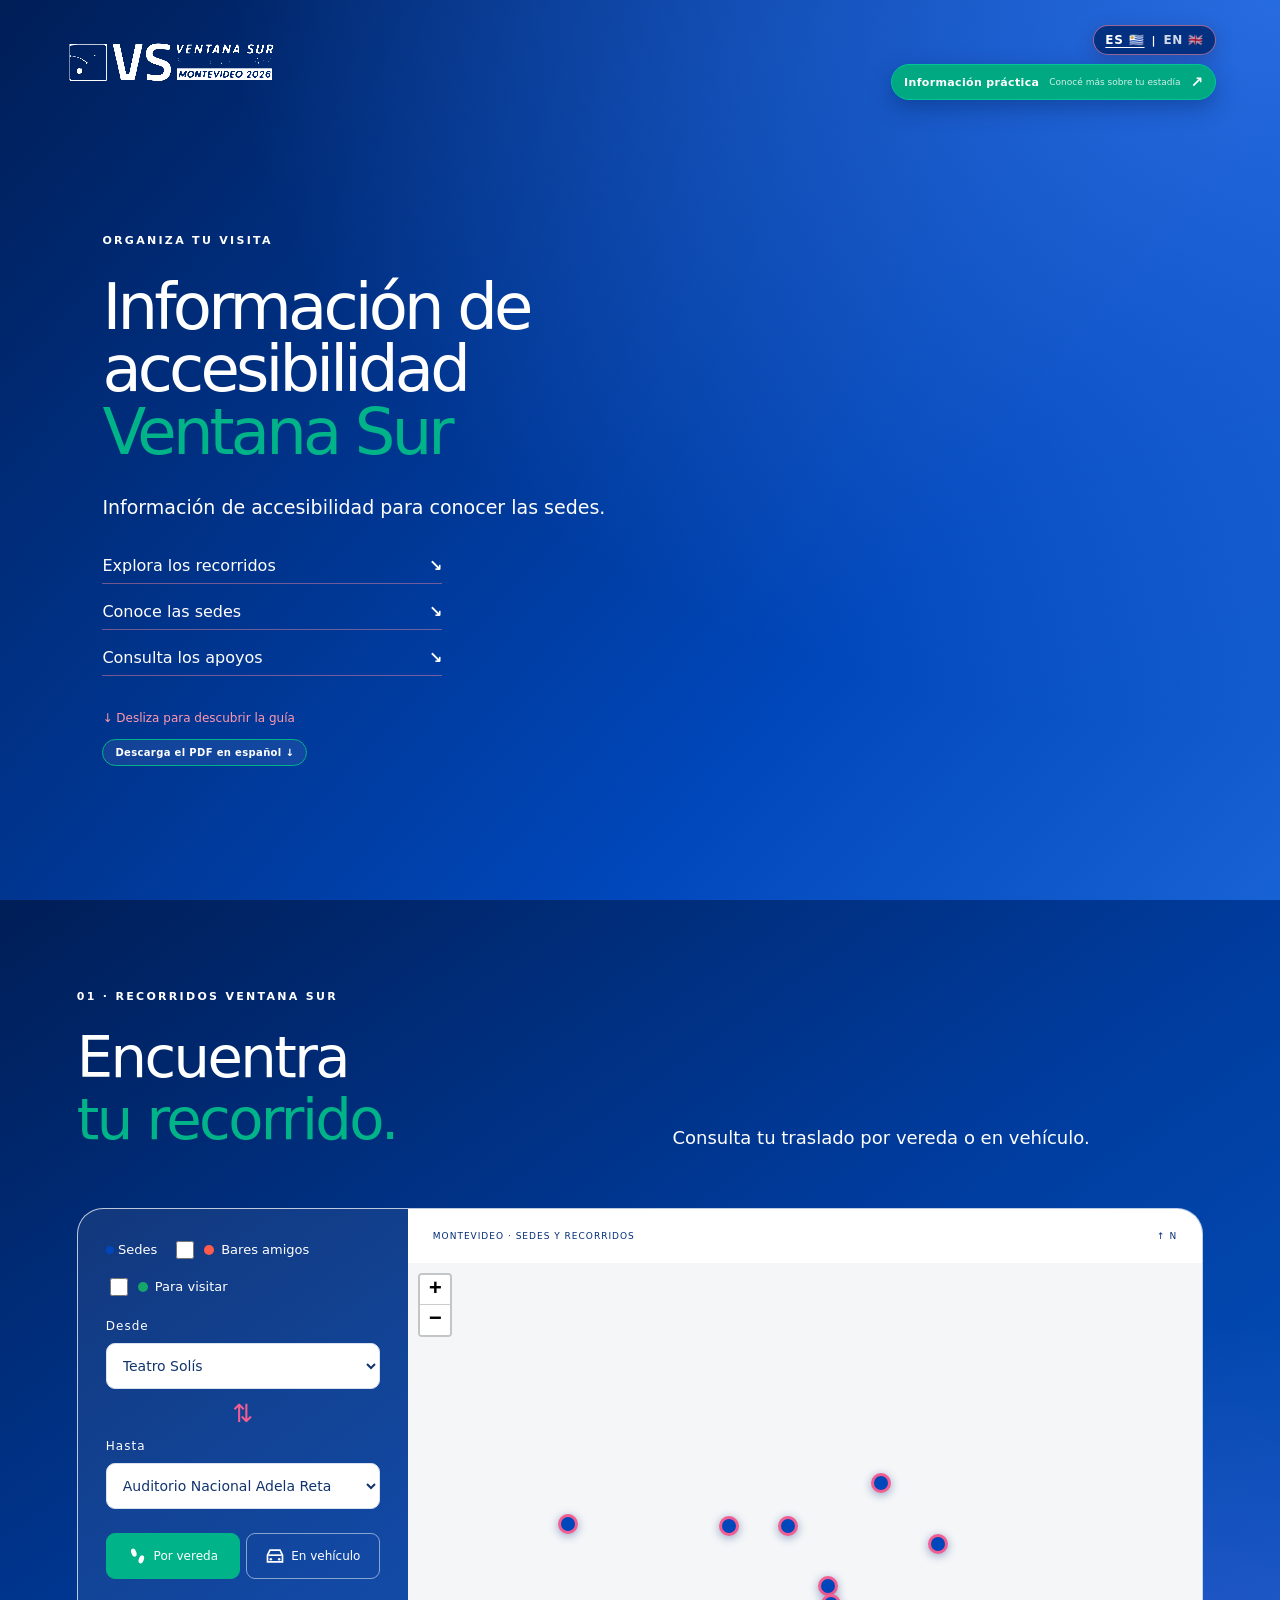
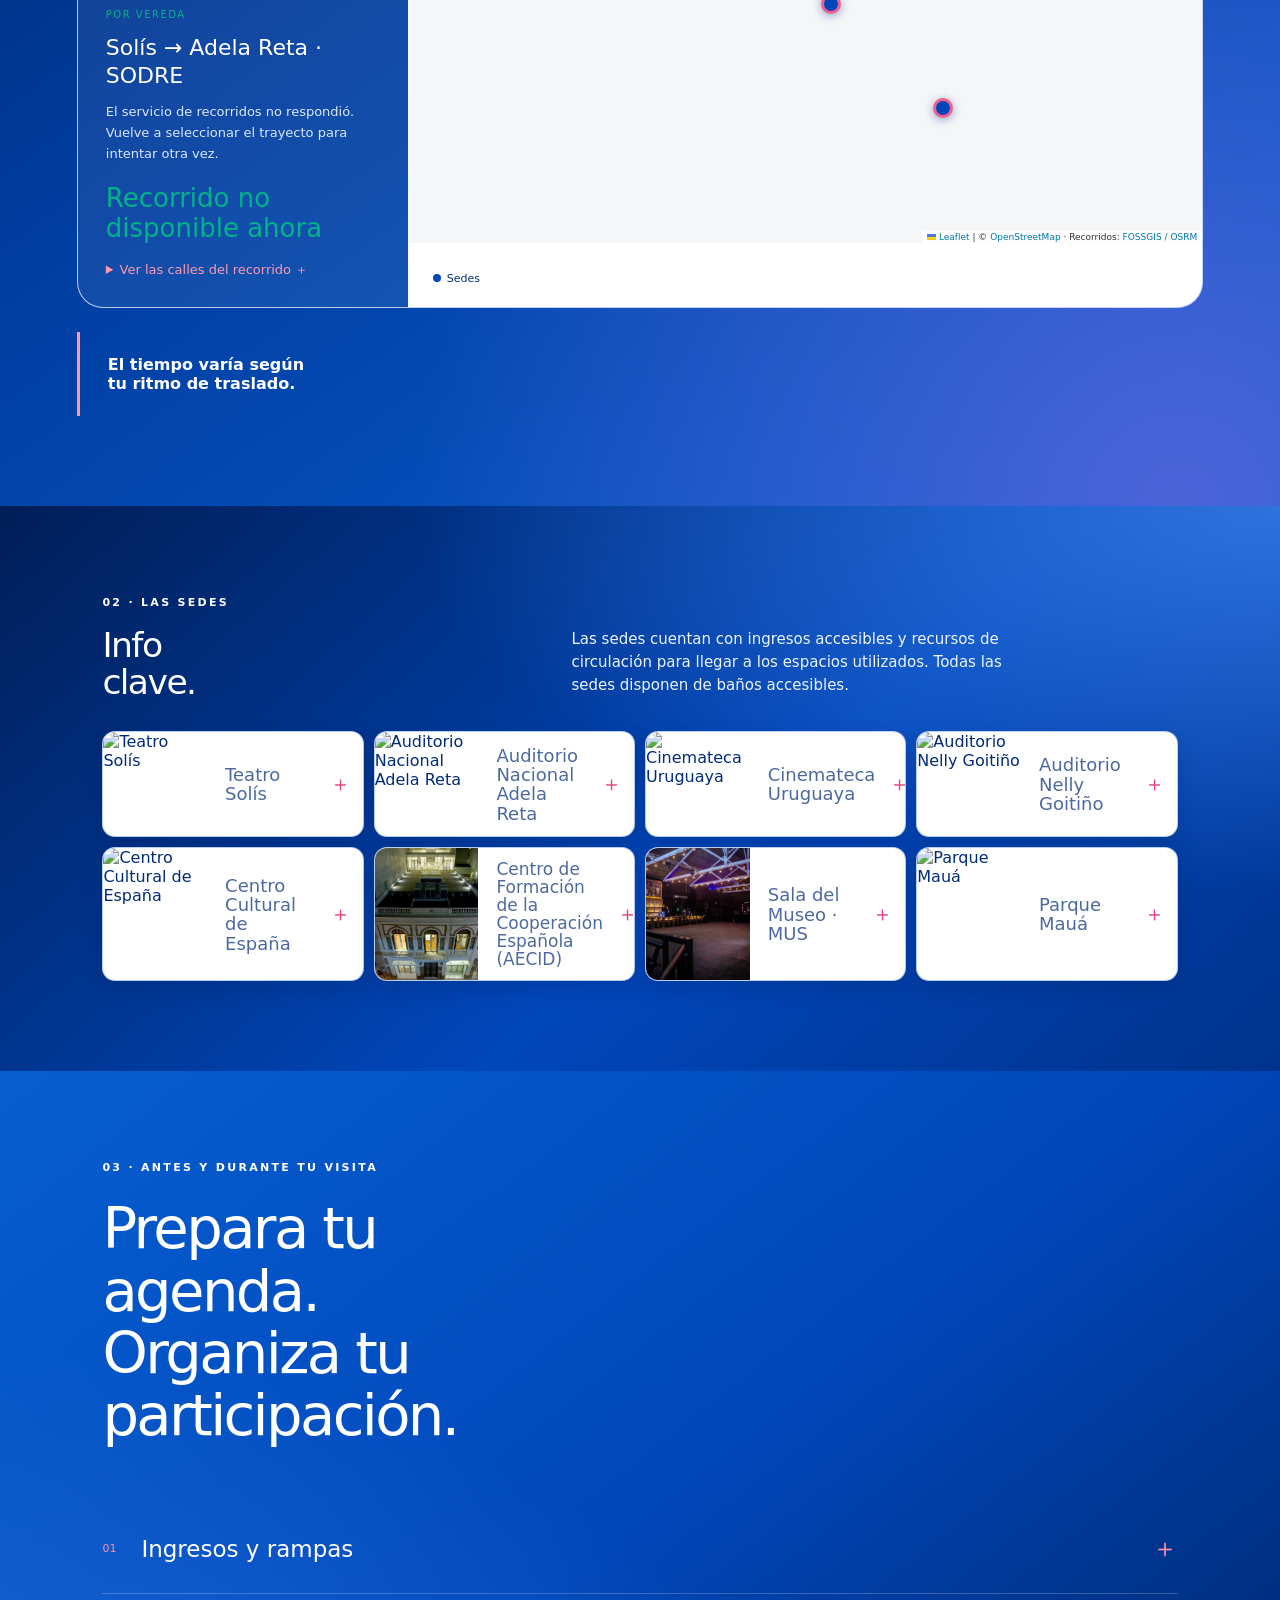
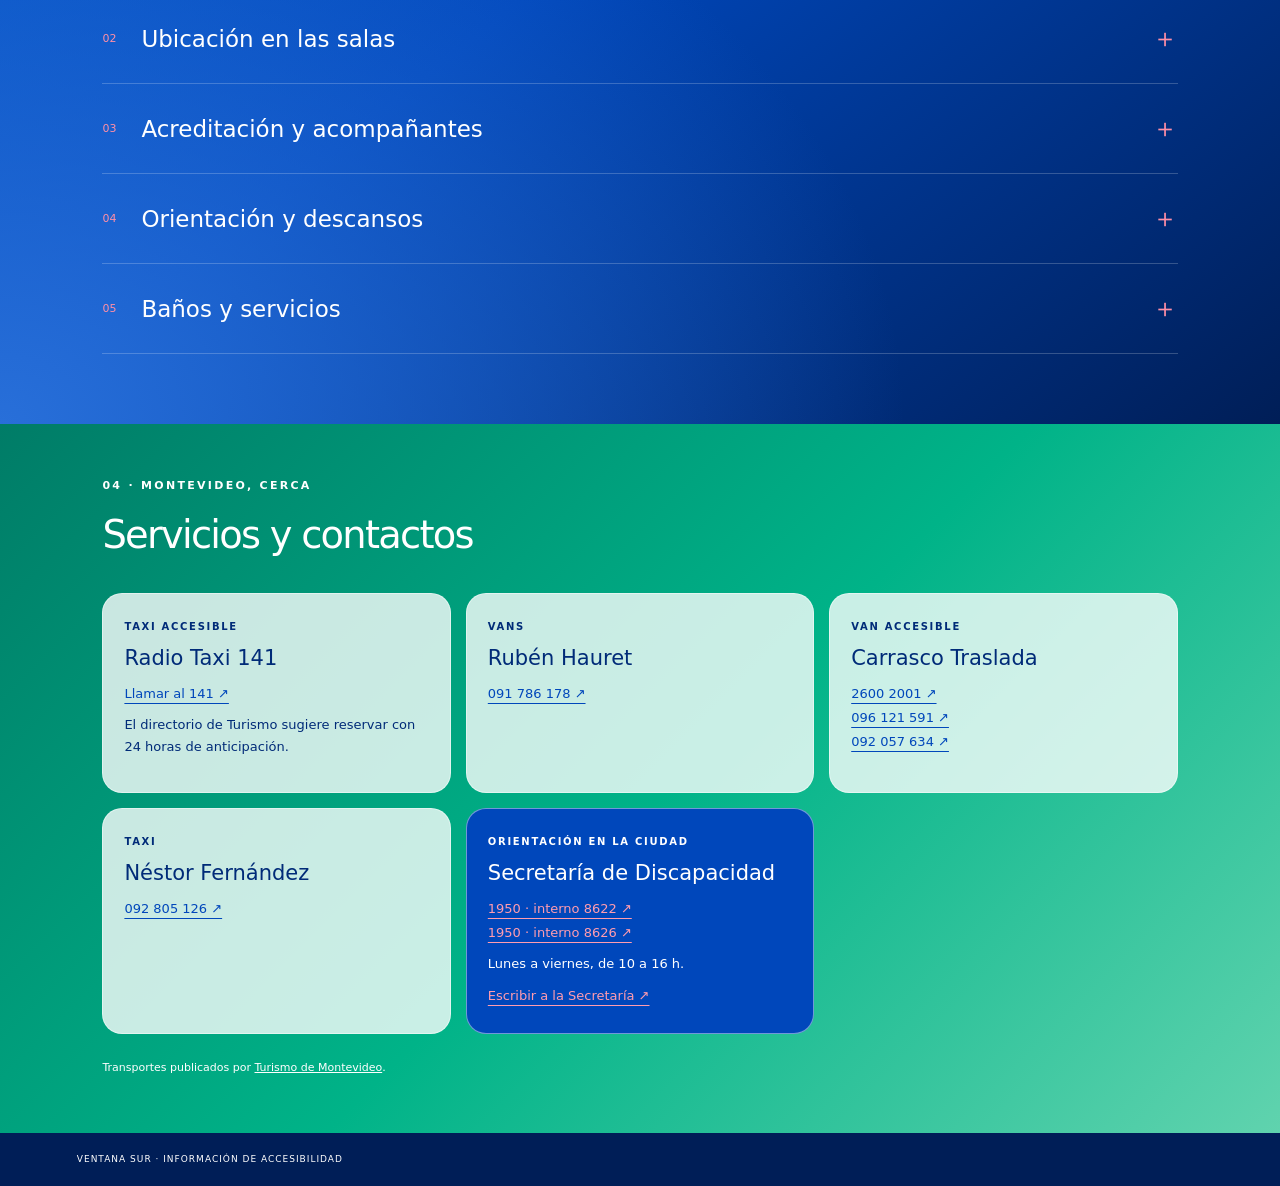
==== index.html @ 04f54050 "Ajustar sedes y contactos de accesibilidad" ====
<!doctype html><html lang="es"><meta charset="utf-8"><meta name="viewport" content="width=device-width,initial-scale=1"><meta name="theme-color" content="#0047bb"><title>Organiza tu visita · Ventana Sur 2026</title><link rel="stylesheet" href="vendor/leaflet.css"><link rel="stylesheet" href="access.css?v=20261116"><link rel="stylesheet" href="locale.css?v=20261116"><link rel="stylesheet" href="pantone-preview.css?v=20261116"><header><a href="#inicio" aria-label="Ventana Sur: volver al inicio"><img src="assets/ventana-sur.svg" alt="Ventana Sur"></a><div class="header-actions"><nav class="language-switch" aria-label="Seleccionar idioma"><a class="active" href="./" lang="es" aria-current="page">ES 🇺🇾</a><span aria-hidden="true">|</span><a href="en/" lang="en">EN 🇬🇧</a></nav><div class="pdf-links"><a class="download-guide primary" href="Guia_Accesibilidad_Ventana_Sur_2026_ES.pdf" download>PDF español ↓</a></div></div></header>
<main><section class="hero" id="inicio"><div class="hero-copy"><span class="eyebrow">ORGANIZA TU VISITA</span><h1>Información de accesibilidad<br><em>Ventana Sur</em></h1><p>Información de accesibilidad para conocer las sedes.</p><div class="jump"><a href="#recorridos">Explora los recorridos <b>↘</b></a><a href="#sedes">Conoce las sedes <b>↘</b></a><a href="#apoyos">Consulta los apoyos <b>↘</b></a></div><span class="scroll">↓ Desliza para descubrir la guía</span></div><div class="hero-art symbol-art" aria-hidden="true"><svg viewBox="130 120 640 610"><defs><filter id="symbol-halo" x="-50%" y="-50%" width="200%" height="200%"><feGaussianBlur stdDeviation="7"/></filter></defs><g class="symbol-piece" style="animation-name:symbol-0"><g class="symbol-halo"><circle cx="450" cy="260" r="54"/></g><g class="symbol-line"><circle cx="450" cy="260" r="54"/></g></g><g class="symbol-piece" style="animation-name:symbol-1"><g class="symbol-halo"><path d="M242 344Q450 470 658 344"/></g><g class="symbol-line"><path d="M242 344Q450 470 658 344"/></g></g><g class="symbol-piece" style="animation-name:symbol-2"><g class="symbol-halo"><circle cx="222" cy="333" r="23"/></g><g class="symbol-line"><circle cx="222" cy="333" r="23"/></g></g><g class="symbol-piece" style="animation-name:symbol-3"><g class="symbol-halo"><circle cx="678" cy="333" r="23"/></g><g class="symbol-line"><circle cx="678" cy="333" r="23"/></g></g><g class="symbol-piece" style="animation-name:symbol-4"><g class="symbol-halo"><path d="M327 590L450 412L573 590"/></g><g class="symbol-line"><path d="M327 590L450 412L573 590"/></g></g><g class="symbol-piece" style="animation-name:symbol-5"><g class="symbol-halo"><circle cx="327" cy="613" r="23"/></g><g class="symbol-line"><circle cx="327" cy="613" r="23"/></g></g><g class="symbol-piece" style="animation-name:symbol-6"><g class="symbol-halo"><circle cx="573" cy="613" r="23"/></g><g class="symbol-line"><circle cx="573" cy="613" r="23"/></g></g><g class="symbol-piece" style="animation-name:symbol-7"><g class="symbol-halo"><path d="M240 281A243 243 0 0 1 660 281"/></g><g class="symbol-line"><path d="M240 281A243 243 0 0 1 660 281"/></g></g><g class="symbol-piece" style="animation-name:symbol-8"><g class="symbol-halo"><path d="M687 383Q692 507 612 570"/></g><g class="symbol-line"><path d="M687 383Q692 507 612 570"/></g></g><g class="symbol-piece" style="animation-name:symbol-9"><g class="symbol-halo"><path d="M533 637Q450 676 367 637"/></g><g class="symbol-line"><path d="M533 637Q450 676 367 637"/></g></g><g class="symbol-piece" style="animation-name:symbol-10"><g class="symbol-halo"><path d="M288 570Q208 507 213 383"/></g><g class="symbol-line"><path d="M288 570Q208 507 213 383"/></g></g><g class="symbol-piece" style="animation-name:symbol-11"><circle cx="222" cy="333" r="20" fill="#ffe8b8" opacity=".25" filter="url(#symbol-halo)"/><circle cx="222" cy="333" r="6" fill="#fff1c8"/></g><g class="symbol-piece" style="animation-name:symbol-12"><circle cx="678" cy="333" r="20" fill="#ffe8b8" opacity=".25" filter="url(#symbol-halo)"/><circle cx="678" cy="333" r="6" fill="#fff1c8"/></g><g class="symbol-piece" style="animation-name:symbol-13"><circle cx="327" cy="613" r="20" fill="#ffe8b8" opacity=".25" filter="url(#symbol-halo)"/><circle cx="327" cy="613" r="6" fill="#fff1c8"/></g><g class="symbol-piece" style="animation-name:symbol-14"><circle cx="573" cy="613" r="20" fill="#ffe8b8" opacity=".25" filter="url(#symbol-halo)"/><circle cx="573" cy="613" r="6" fill="#fff1c8"/></g></svg></div></section>
<section class="routes" id="recorridos"><div class="section-top reveal"><span class="eyebrow">01 · RECORRIDOS VENTANA SUR</span><h2>Encuentra<br><em>tu recorrido.</em></h2><p>Consulta tu traslado por vereda o en vehículo.</p></div><div class="map-layout reveal"><div class="planner"><div class="map-filters"><span><i class="venue-dot"></i> Sedes</span><label><input type="checkbox" id="show-bars"><i class="bar-dot"></i> Bares amigos</label><label><input type="checkbox" id="show-visits"><i class="visit-dot"></i> Para visitar</label></div><label for="origin">Desde</label><select id="origin"></select><button class="swap" id="swap" aria-label="Intercambiar origen y destino">⇅</button><label for="destination">Hasta</label><select id="destination"></select><div class="modes" role="group" aria-label="Forma de traslado"><button class="selected" id="walking" aria-pressed="true"><svg viewBox="0 0 24 24" aria-hidden="true"><ellipse cx="7" cy="8" rx="3" ry="5" transform="rotate(-20 7 8)"/><ellipse cx="16" cy="16" rx="3" ry="5" transform="rotate(20 16 16)"/></svg>Por vereda</button><button id="driving" aria-pressed="false"><svg viewBox="0 0 24 24" aria-hidden="true"><path d="M3 11L6 5H18L21 11V19H3Z" fill="none" stroke="currentColor" stroke-width="2"/><path d="M4 11H20" stroke="currentColor" stroke-width="2"/><circle cx="7" cy="16" r="1.5"/><circle cx="17" cy="16" r="1.5"/></svg>En vehículo</button></div><div class="result" aria-live="polite"><span class="mini" id="mode-label">POR VEREDA</span><h3 id="route-title"></h3><p id="route-description"></p><strong id="route-distance"></strong><span id="route-time"></span><small id="route-caveat"></small><details class="route-streets"><summary>Ver las calles del recorrido ＋</summary><p id="route-streets"></p></details></div></div><div class="map"><div class="map-heading"><span>MONTEVIDEO · SEDES Y RECORRIDOS</span><span>↑ N</span></div><div id="street-map" aria-label="Mapa de calles y recorridos entre sedes, bares amigos y lugares para visitar"></div><div class="map-bottom"><span><i class="venue-dot"></i> Sedes</span></div></div></div><div class="tourism-note"><strong>Bus turístico</strong><p>Para participar, inscribite en el stand de Turismo de la Intendencia de Montevideo.</p></div><div class="route-care reveal"><strong>El tiempo varía según tu ritmo de traslado.</strong></div></section>
<section class="venues" id="sedes"><div class="section-top reveal"><span class="eyebrow">02 · LAS SEDES</span><h2>Info<br><em>clave.</em></h2><p>Las sedes cuentan con ingresos accesibles y recursos de circulación para llegar a los espacios utilizados. Todas las sedes disponen de baños accesibles.</p></div><div id="venue-cards" class="venue-cards"></div></section>
<section class="support" id="apoyos"><div class="section-top reveal"><span class="eyebrow">03 · ANTES Y DURANTE TU VISITA</span><h2>Prepara tu agenda.<br><em>Organiza tu participación.</em></h2></div><div class="support-grid"><details class="reveal"><summary><span>01</span>Ingresos y rampas <b>＋</b></summary><p>Revisa las fichas de las sedes para identificar los ingresos y las rampas. En los edificios con varias salas, la puerta de llegada puede cambiar según tu actividad. <a href="#sedes">Ver la información de las sedes ↓</a></p></details><details class="reveal"><summary><span>02</span>Ubicación en las salas <b>＋</b></summary><p>Si necesitas una ubicación específica, anticipa ese requerimiento a hospitalidad para tener prevista tu llegada y, en caso de corresponder, la ubicación de tu acompañante.</p></details><details class="reveal"><summary><span>03</span>Acreditación y acompañantes <b>＋</b></summary><p>Revisa las condiciones de tu tipo de acreditación. Si participas con una persona de apoyo, contacta a hospitalidad antes de llegar para coordinar su acceso.</p></details><details class="reveal"><summary><span>04</span>Orientación y descansos <b>＋</b></summary><p>Para encontrar tu sala o identificar el ingreso, pide orientación al personal de la sede. Puedes consultar por los puntos de ascenso y descenso cercanos.</p></details><details class="reveal"><summary><span>05</span>Baños y servicios <b>＋</b></summary><p>Las fichas de las sedes reúnen la información disponible sobre baños y servicios. <a href="#sedes">Consultar las sedes ↓</a></p></details></div></section><section class="city-services" id="contactos"><div class="section-top reveal"><span class="eyebrow">04 · MONTEVIDEO, CERCA</span><h2>Servicios y contactos</h2></div><div class="contact-grid"><article><span class="contact-kind">TAXI ACCESIBLE</span><h3>Radio Taxi 141</h3><a href="tel:141">Llamar al 141 ↗</a><p>El directorio de Turismo sugiere reservar con 24 horas de anticipación.</p></article><article><span class="contact-kind">VANS</span><h3>Rubén Hauret</h3><a href="tel:+59891786178">091 786 178 ↗</a></article><article><span class="contact-kind">VAN ACCESIBLE</span><h3>Carrasco Traslada</h3><a href="tel:+59826002001">2600 2001 ↗</a><a href="tel:+59896121591">096 121 591 ↗</a><a href="tel:+59892057634">092 057 634 ↗</a></article><article><span class="contact-kind">TAXI</span><h3>Néstor Fernández</h3><a href="tel:+59892805126">092 805 126 ↗</a></article><article class="city-help"><span class="contact-kind">ORIENTACIÓN EN LA CIUDAD</span><h3>Secretaría de Discapacidad</h3><a href="tel:1950">1950 · interno 8622 ↗</a><a href="tel:1950">1950 · interno 8626 ↗</a><p>Lunes a viernes, de 10 a 16 h.</p><a href="mailto:secretaria.discapacidad@imm.gub.uy">Escribir a la Secretaría ↗</a></article></div><p class="contact-source">Transportes publicados por <a href="https://www.descubrimontevideo.uy/ofertas-de-unidades-de-transporte-accesibles-privadas-en-la-ciudad" target="_blank" rel="noopener">Turismo de Montevideo</a>.</p></section></main><footer><span>VENTANA SUR · INFORMACIÓN DE ACCESIBILIDAD</span></footer><script src="vendor/leaflet.js"></script><script src="access.js?v=20261116urgent"></script></html>
---- vendor/leaflet.css ----
/* required styles */

.leaflet-pane,
.leaflet-tile,
.leaflet-marker-icon,
.leaflet-marker-shadow,
.leaflet-tile-container,
.leaflet-pane > svg,
.leaflet-pane > canvas,
.leaflet-zoom-box,
.leaflet-image-layer,
.leaflet-layer {
	position: absolute;
	left: 0;
	top: 0;
	}
.leaflet-container {
	overflow: hidden;
	}
.leaflet-tile,
.leaflet-marker-icon,
.leaflet-marker-shadow {
	-webkit-user-select: none;
	   -moz-user-select: none;
	        user-select: none;
	  -webkit-user-drag: none;
	}
/* Prevents IE11 from highlighting tiles in blue */
.leaflet-tile::selection {
	background: transparent;
}
/* Safari renders non-retina tile on retina better with this, but Chrome is worse */
.leaflet-safari .leaflet-tile {
	image-rendering: -webkit-optimize-contrast;
	}
/* hack that prevents hw layers "stretching" when loading new tiles */
.leaflet-safari .leaflet-tile-container {
	width: 1600px;
	height: 1600px;
	-webkit-transform-origin: 0 0;
	}
.leaflet-marker-icon,
.leaflet-marker-shadow {
	display: block;
	}
/* .leaflet-container svg: reset svg max-width decleration shipped in Joomla! (joomla.org) 3.x */
/* .leaflet-container img: map is broken in FF if you have max-width: 100% on tiles */
.leaflet-container .leaflet-overlay-pane svg {
	max-width: none !important;
	max-height: none !important;
	}
.leaflet-container .leaflet-marker-pane img,
.leaflet-container .leaflet-shadow-pane img,
.leaflet-container .leaflet-tile-pane img,
.leaflet-container img.leaflet-image-layer,
.leaflet-container .leaflet-tile {
	max-width: none !important;
	max-height: none !important;
	width: auto;
	padding: 0;
	}

.leaflet-container img.leaflet-tile {
	/* See: https://bugs.chromium.org/p/chromium/issues/detail?id=600120 */
	mix-blend-mode: plus-lighter;
}

.leaflet-container.leaflet-touch-zoom {
	-ms-touch-action: pan-x pan-y;
	touch-action: pan-x pan-y;
	}
.leaflet-container.leaflet-touch-drag {
	-ms-touch-action: pinch-zoom;
	/* Fallback for FF which doesn't support pinch-zoom */
	touch-action: none;
	touch-action: pinch-zoom;
}
.leaflet-container.leaflet-touch-drag.leaflet-touch-zoom {
	-ms-touch-action: none;
	touch-action: none;
}
.leaflet-container {
	-webkit-tap-highlight-color: transparent;
}
.leaflet-container a {
	-webkit-tap-highlight-color: rgba(51, 181, 229, 0.4);
}
.leaflet-tile {
	filter: inherit;
	visibility: hidden;
	}
.leaflet-tile-loaded {
	visibility: inherit;
	}
.leaflet-zoom-box {
	width: 0;
	height: 0;
	-moz-box-sizing: border-box;
	     box-sizing: border-box;
	z-index: 800;
	}
/* workaround for https://bugzilla.mozilla.org/show_bug.cgi?id=888319 */
.leaflet-overlay-pane svg {
	-moz-user-select: none;
	}

.leaflet-pane         { z-index: 400; }

.leaflet-tile-pane    { z-index: 200; }
.leaflet-overlay-pane { z-index: 400; }
.leaflet-shadow-pane  { z-index: 500; }
.leaflet-marker-pane  { z-index: 600; }
.leaflet-tooltip-pane   { z-index: 650; }
.leaflet-popup-pane   { z-index: 700; }

.leaflet-map-pane canvas { z-index: 100; }
.leaflet-map-pane svg    { z-index: 200; }

.leaflet-vml-shape {
	width: 1px;
	height: 1px;
	}
.lvml {
	behavior: url(#default#VML);
	display: inline-block;
	position: absolute;
	}


/* control positioning */

.leaflet-control {
	position: relative;
	z-index: 800;
	pointer-events: visiblePainted; /* IE 9-10 doesn't have auto */
	pointer-events: auto;
	}
.leaflet-top,
.leaflet-bottom {
	position: absolute;
	z-index: 1000;
	pointer-events: none;
	}
.leaflet-top {
	top: 0;
	}
.leaflet-right {
	right: 0;
	}
.leaflet-bottom {
	bottom: 0;
	}
.leaflet-left {
	left: 0;
	}
.leaflet-control {
	float: left;
	clear: both;
	}
.leaflet-right .leaflet-control {
	float: right;
	}
.leaflet-top .leaflet-control {
	margin-top: 10px;
	}
.leaflet-bottom .leaflet-control {
	margin-bottom: 10px;
	}
.leaflet-left .leaflet-control {
	margin-left: 10px;
	}
.leaflet-right .leaflet-control {
	margin-right: 10px;
	}


/* zoom and fade animations */

.leaflet-fade-anim .leaflet-popup {
	opacity: 0;
	-webkit-transition: opacity 0.2s linear;
	   -moz-transition: opacity 0.2s linear;
	        transition: opacity 0.2s linear;
	}
.leaflet-fade-anim .leaflet-map-pane .leaflet-popup {
	opacity: 1;
	}
.leaflet-zoom-animated {
	-webkit-transform-origin: 0 0;
	    -ms-transform-origin: 0 0;
	        transform-origin: 0 0;
	}
svg.leaflet-zoom-animated {
	will-change: transform;
}

.leaflet-zoom-anim .leaflet-zoom-animated {
	-webkit-transition: -webkit-transform 0.25s cubic-bezier(0,0,0.25,1);
	   -moz-transition:    -moz-transform 0.25s cubic-bezier(0,0,0.25,1);
	        transition:         transform 0.25s cubic-bezier(0,0,0.25,1);
	}
.leaflet-zoom-anim .leaflet-tile,
.leaflet-pan-anim .leaflet-tile {
	-webkit-transition: none;
	   -moz-transition: none;
	        transition: none;
	}

.leaflet-zoom-anim .leaflet-zoom-hide {
	visibility: hidden;
	}


/* cursors */

.leaflet-interactive {
	cursor: pointer;
	}
.leaflet-grab {
	cursor: -webkit-grab;
	cursor:    -moz-grab;
	cursor:         grab;
	}
.leaflet-crosshair,
.leaflet-crosshair .leaflet-interactive {
	cursor: crosshair;
	}
.leaflet-popup-pane,
.leaflet-control {
	cursor: auto;
	}
.leaflet-dragging .leaflet-grab,
.leaflet-dragging .leaflet-grab .leaflet-interactive,
.leaflet-dragging .leaflet-marker-draggable {
	cursor: move;
	cursor: -webkit-grabbing;
	cursor:    -moz-grabbing;
	cursor:         grabbing;
	}

/* marker & overlays interactivity */
.leaflet-marker-icon,
.leaflet-marker-shadow,
.leaflet-image-layer,
.leaflet-pane > svg path,
.leaflet-tile-container {
	pointer-events: none;
	}

.leaflet-marker-icon.leaflet-interactive,
.leaflet-image-layer.leaflet-interactive,
.leaflet-pane > svg path.leaflet-interactive,
svg.leaflet-image-layer.leaflet-interactive path {
	pointer-events: visiblePainted; /* IE 9-10 doesn't have auto */
	pointer-events: auto;
	}

/* visual tweaks */

.leaflet-container {
	background: #ddd;
	outline-offset: 1px;
	}
.leaflet-container a {
	color: #0078A8;
	}
.leaflet-zoom-box {
	border: 2px dotted #38f;
	background: rgba(255,255,255,0.5);
	}


/* general typography */
.leaflet-container {
	font-family: "Helvetica Neue", Arial, Helvetica, sans-serif;
	font-size: 12px;
	font-size: 0.75rem;
	line-height: 1.5;
	}


/* general toolbar styles */

.leaflet-bar {
	box-shadow: 0 1px 5px rgba(0,0,0,0.65);
	border-radius: 4px;
	}
.leaflet-bar a {
	background-color: #fff;
	border-bottom: 1px solid #ccc;
	width: 26px;
	height: 26px;
	line-height: 26px;
	display: block;
	text-align: center;
	text-decoration: none;
	color: black;
	}
.leaflet-bar a,
.leaflet-control-layers-toggle {
	background-position: 50% 50%;
	background-repeat: no-repeat;
	display: block;
	}
.leaflet-bar a:hover,
.leaflet-bar a:focus {
	background-color: #f4f4f4;
	}
.leaflet-bar a:first-child {
	border-top-left-radius: 4px;
	border-top-right-radius: 4px;
	}
.leaflet-bar a:last-child {
	border-bottom-left-radius: 4px;
	border-bottom-right-radius: 4px;
	border-bottom: none;
	}
.leaflet-bar a.leaflet-disabled {
	cursor: default;
	background-color: #f4f4f4;
	color: #bbb;
	}

.leaflet-touch .leaflet-bar a {
	width: 30px;
	height: 30px;
	line-height: 30px;
	}
.leaflet-touch .leaflet-bar a:first-child {
	border-top-left-radius: 2px;
	border-top-right-radius: 2px;
	}
.leaflet-touch .leaflet-bar a:last-child {
	border-bottom-left-radius: 2px;
	border-bottom-right-radius: 2px;
	}

/* zoom control */

.leaflet-control-zoom-in,
.leaflet-control-zoom-out {
	font: bold 18px 'Lucida Console', Monaco, monospace;
	text-indent: 1px;
	}

.leaflet-touch .leaflet-control-zoom-in, .leaflet-touch .leaflet-control-zoom-out  {
	font-size: 22px;
	}


/* layers control */

.leaflet-control-layers {
	box-shadow: 0 1px 5px rgba(0,0,0,0.4);
	background: #fff;
	border-radius: 5px;
	}
.leaflet-control-layers-toggle {
	background-image: url(images/layers.png);
	width: 36px;
	height: 36px;
	}
.leaflet-retina .leaflet-control-layers-toggle {
	background-image: url(images/layers-2x.png);
	background-size: 26px 26px;
	}
.leaflet-touch .leaflet-control-layers-toggle {
	width: 44px;
	height: 44px;
	}
.leaflet-control-layers .leaflet-control-layers-list,
.leaflet-control-layers-expanded .leaflet-control-layers-toggle {
	display: none;
	}
.leaflet-control-layers-expanded .leaflet-control-layers-list {
	display: block;
	position: relative;
	}
.leaflet-control-layers-expanded {
	padding: 6px 10px 6px 6px;
	color: #333;
	background: #fff;
	}
.leaflet-control-layers-scrollbar {
	overflow-y: scroll;
	overflow-x: hidden;
	padding-right: 5px;
	}
.leaflet-control-layers-selector {
	margin-top: 2px;
	position: relative;
	top: 1px;
	}
.leaflet-control-layers label {
	display: block;
	font-size: 13px;
	font-size: 1.08333em;
	}
.leaflet-control-layers-separator {
	height: 0;
	border-top: 1px solid #ddd;
	margin: 5px -10px 5px -6px;
	}

/* Default icon URLs */
.leaflet-default-icon-path { /* used only in path-guessing heuristic, see L.Icon.Default */
	background-image: url(images/marker-icon.png);
	}


/* attribution and scale controls */

.leaflet-container .leaflet-control-attribution {
	background: #fff;
	background: rgba(255, 255, 255, 0.8);
	margin: 0;
	}
.leaflet-control-attribution,
.leaflet-control-scale-line {
	padding: 0 5px;
	color: #333;
	line-height: 1.4;
	}
.leaflet-control-attribution a {
	text-decoration: none;
	}
.leaflet-control-attribution a:hover,
.leaflet-control-attribution a:focus {
	text-decoration: underline;
	}
.leaflet-attribution-flag {
	display: inline !important;
	vertical-align: baseline !important;
	width: 1em;
	height: 0.6669em;
	}
.leaflet-left .leaflet-control-scale {
	margin-left: 5px;
	}
.leaflet-bottom .leaflet-control-scale {
	margin-bottom: 5px;
	}
.leaflet-control-scale-line {
	border: 2px solid #777;
	border-top: none;
	line-height: 1.1;
	padding: 2px 5px 1px;
	white-space: nowrap;
	-moz-box-sizing: border-box;
	     box-sizing: border-box;
	background: rgba(255, 255, 255, 0.8);
	text-shadow: 1px 1px #fff;
	}
.leaflet-control-scale-line:not(:first-child) {
	border-top: 2px solid #777;
	border-bottom: none;
	margin-top: -2px;
	}
.leaflet-control-scale-line:not(:first-child):not(:last-child) {
	border-bottom: 2px solid #777;
	}

.leaflet-touch .leaflet-control-attribution,
.leaflet-touch .leaflet-control-layers,
.leaflet-touch .leaflet-bar {
	box-shadow: none;
	}
.leaflet-touch .leaflet-control-layers,
.leaflet-touch .leaflet-bar {
	border: 2px solid rgba(0,0,0,0.2);
	background-clip: padding-box;
	}


/* popup */

.leaflet-popup {
	position: absolute;
	text-align: center;
	margin-bottom: 20px;
	}
.leaflet-popup-content-wrapper {
	padding: 1px;
	text-align: left;
	border-radius: 12px;
	}
.leaflet-popup-content {
	margin: 13px 24px 13px 20px;
	line-height: 1.3;
	font-size: 13px;
	font-size: 1.08333em;
	min-height: 1px;
	}
.leaflet-popup-content p {
	margin: 17px 0;
	margin: 1.3em 0;
	}
.leaflet-popup-tip-container {
	width: 40px;
	height: 20px;
	position: absolute;
	left: 50%;
	margin-top: -1px;
	margin-left: -20px;
	overflow: hidden;
	pointer-events: none;
	}
.leaflet-popup-tip {
	width: 17px;
	height: 17px;
	padding: 1px;

	margin: -10px auto 0;
	pointer-events: auto;

	-webkit-transform: rotate(45deg);
	   -moz-transform: rotate(45deg);
	    -ms-transform: rotate(45deg);
	        transform: rotate(45deg);
	}
.leaflet-popup-content-wrapper,
.leaflet-popup-tip {
	background: white;
	color: #333;
	box-shadow: 0 3px 14px rgba(0,0,0,0.4);
	}
.leaflet-container a.leaflet-popup-close-button {
	position: absolute;
	top: 0;
	right: 0;
	border: none;
	text-align: center;
	width: 24px;
	height: 24px;
	font: 16px/24px Tahoma, Verdana, sans-serif;
	color: #757575;
	text-decoration: none;
	background: transparent;
	}
.leaflet-container a.leaflet-popup-close-button:hover,
.leaflet-container a.leaflet-popup-close-button:focus {
	color: #585858;
	}
.leaflet-popup-scrolled {
	overflow: auto;
	}

.leaflet-oldie .leaflet-popup-content-wrapper {
	-ms-zoom: 1;
	}
.leaflet-oldie .leaflet-popup-tip {
	width: 24px;
	margin: 0 auto;

	-ms-filter: "progid:DXImageTransform.Microsoft.Matrix(M11=0.70710678, M12=0.70710678, M21=-0.70710678, M22=0.70710678)";
	filter: progid:DXImageTransform.Microsoft.Matrix(M11=0.70710678, M12=0.70710678, M21=-0.70710678, M22=0.70710678);
	}

.leaflet-oldie .leaflet-control-zoom,
.leaflet-oldie .leaflet-control-layers,
.leaflet-oldie .leaflet-popup-content-wrapper,
.leaflet-oldie .leaflet-popup-tip {
	border: 1px solid #999;
	}


/* div icon */

.leaflet-div-icon {
	background: #fff;
	border: 1px solid #666;
	}


/* Tooltip */
/* Base styles for the element that has a tooltip */
.leaflet-tooltip {
	position: absolute;
	padding: 6px;
	background-color: #fff;
	border: 1px solid #fff;
	border-radius: 3px;
	color: #222;
	white-space: nowrap;
	-webkit-user-select: none;
	-moz-user-select: none;
	-ms-user-select: none;
	user-select: none;
	pointer-events: none;
	box-shadow: 0 1px 3px rgba(0,0,0,0.4);
	}
.leaflet-tooltip.leaflet-interactive {
	cursor: pointer;
	pointer-events: auto;
	}
.leaflet-tooltip-top:before,
.leaflet-tooltip-bottom:before,
.leaflet-tooltip-left:before,
.leaflet-tooltip-right:before {
	position: absolute;
	pointer-events: none;
	border: 6px solid transparent;
	background: transparent;
	content: "";
	}

/* Directions */

.leaflet-tooltip-bottom {
	margin-top: 6px;
}
.leaflet-tooltip-top {
	margin-top: -6px;
}
.leaflet-tooltip-bottom:before,
.leaflet-tooltip-top:before {
	left: 50%;
	margin-left: -6px;
	}
.leaflet-tooltip-top:before {
	bottom: 0;
	margin-bottom: -12px;
	border-top-color: #fff;
	}
.leaflet-tooltip-bottom:before {
	top: 0;
	margin-top: -12px;
	margin-left: -6px;
	border-bottom-color: #fff;
	}
.leaflet-tooltip-left {
	margin-left: -6px;
}
.leaflet-tooltip-right {
	margin-left: 6px;
}
.leaflet-tooltip-left:before,
.leaflet-tooltip-right:before {
	top: 50%;
	margin-top: -6px;
	}
.leaflet-tooltip-left:before {
	right: 0;
	margin-right: -12px;
	border-left-color: #fff;
	}
.leaflet-tooltip-right:before {
	left: 0;
	margin-left: -12px;
	border-right-color: #fff;
	}

/* Printing */

@media print {
	/* Prevent printers from removing background-images of controls. */
	.leaflet-control {
		-webkit-print-color-adjust: exact;
		print-color-adjust: exact;
		}
	}
---- access.css ----
*{box-sizing:border-box}html{scroll-behavior:smooth;scroll-padding-top:30px}body{margin:0;font-family:'Avenir Next',Avenir,system-ui,sans-serif;color:#fff8fa;background:#a92570}button,select,a{font:inherit}button,a,summary{touch-action:manipulation}header{position:absolute;top:0;left:0;right:0;z-index:5;padding:25px 5%;display:flex;justify-content:space-between;align-items:center}header img{width:215px;height:48px}header button{border:1px solid #ffffff80;border-radius:50%;width:42px;height:42px;color:white;background:#ffffff18;cursor:pointer}.hero{min-height:100svh;background:radial-gradient(ellipse at 100% 0,#ff927e,transparent 65%),linear-gradient(130deg,#7a257b,#d52c7b 65%,#ee766e);padding:160px 8% 65px;display:grid;grid-template-columns:1.1fr 1fr;align-items:center;gap:20px;overflow:hidden}.eyebrow{font-size:11px;letter-spacing:2.3px;font-weight:600}h1{font-size:clamp(56px,7.2vw,104px);line-height:.98;font-weight:500;letter-spacing:-.06em;margin:28px 0}em{font-style:normal;color:#ffe5aa}.hero p{font-size:19px;line-height:1.6;max-width:535px}.jump{display:flex;flex-direction:column;align-items:flex-start;gap:10px;margin:26px 0}.jump a{color:white;text-decoration:none;border-bottom:1px solid #ffd1d67a;padding:8px 0;width:min(340px,100%);display:flex;justify-content:space-between;transition:padding .2s}.jump a:hover{padding-left:10px;color:#fff0c6}.scroll{display:block;margin-top:35px;font-size:12px;color:#ffe3e7}.hero-art svg{width:100%;overflow:visible}.hero-track{fill:none;stroke:#ffc8df;stroke-width:5;stroke-dasharray:5 12;stroke-linecap:round;animation:current 14s linear infinite}.shape{fill:#ffdfae}.shape.b{fill:#f0a7d4}.shape.c{fill:#ffcacf}.orbit{fill:none;stroke:#f4b6d2;stroke-width:2;transform-origin:392px 400px;animation:rotate 30s linear infinite}.hero-art text{fill:#ffe4eb;font:11px 'Avenir Next',sans-serif;letter-spacing:2px}.routes{background:linear-gradient(145deg,#752472,#b02c7f 70%,#cd587d);padding:90px 6%}.section-top{display:grid;grid-template-columns:1fr 1fr;gap:12px 65px;max-width:1220px;margin:0 auto 45px}.section-top .eyebrow{grid-column:1/-1}.section-top h2{font-size:clamp(36px,4.5vw,64px);line-height:1.08;font-weight:500;letter-spacing:-.045em;margin:12px 0}.section-top p{font-size:18px;line-height:1.7;max-width:470px;align-self:end;margin:0 0 10px}.map-layout{max-width:1220px;margin:auto;display:grid;grid-template-columns:330px 1fr;border:1px solid #ffd1df70;border-radius:26px;overflow:hidden;background:#501c5660}.planner{padding:28px;position:relative}.planner label{display:block;font-size:12px;letter-spacing:1px;margin:10px 0}.planner select{width:100%;padding:13px 30px 13px 12px;border-radius:9px;border:1px solid #f3c6de;color:#3e2449;background:#fff6f3;font-size:14px}.swap{display:block;margin:9px auto 0;background:none;border:0;color:#ffe7c2;font-size:25px;cursor:pointer}.modes{display:grid;grid-template-columns:1fr 1fr;gap:6px;margin:24px 0}.modes button{display:flex;align-items:center;justify-content:center;gap:6px;color:#ffeff7;background:none;border:1px solid #efc2d37a;padding:12px 5px;border-radius:9px;font-size:12px;cursor:pointer}.modes button.selected{background:#ffe4af;color:#5c2868;border-color:#ffe4af}.modes svg{width:20px;height:20px;fill:currentColor}.mini{font-size:10px;letter-spacing:1.5px;color:#ffd8b3}.result h3{font-size:22px;line-height:1.25;font-weight:500;margin:12px 0}.result p{font-size:13px;line-height:1.6;color:#f9e0ed}.route-link{display:block;color:#fff0c6;font-size:13px;line-height:1.5;margin:20px 0;text-underline-offset:4px}.map-note{font-size:10px;line-height:1.6;color:#ebc9e0;margin-top:22px}.map{display:flex;flex-direction:column;background:#ffe9e8;color:#532951}.map-heading,.map-bottom{display:flex;justify-content:space-between;gap:20px;padding:22px 25px;font-size:10px;letter-spacing:1px}.map-bottom{margin-top:auto;letter-spacing:0;font-size:11px}.map-bottom span{display:flex;align-items:center;gap:6px}.venue-dot{display:inline-block;background:#9d2e70;width:8px;height:8px;border-radius:50%}#city-map{width:100%;height:auto;flex:1}.landmark{font-size:9px;fill:#667151}.street{font-size:11px;fill:#aa7c92;letter-spacing:2px}.water-label{font-size:16px;fill:#7f92b6;letter-spacing:5px}#route-shadow{fill:none;stroke:#fffdf8;stroke-width:12;stroke-linecap:round;stroke-linejoin:round}#route-line{fill:none;stroke:#a31d70;stroke-width:5;stroke-linecap:round;stroke-linejoin:round;stroke-dasharray:3 12;animation:current 4s linear infinite}.pin{cursor:pointer}.pin circle{fill:#9c3679;stroke:#fff8ee;stroke-width:3;transition:r .2s,fill .2s}.pin.selected circle{fill:#402d8c;r:12px}.pin text{fill:#613859;font-size:12px;font-weight:600;paint-order:stroke;stroke:#fff0ed;stroke-width:4px;stroke-linejoin:round}.route-care{max-width:1220px;margin:24px auto 0;padding:23px 28px;border-left:3px solid #ffdda9;display:grid;grid-template-columns:200px 1fr;gap:20px}.route-care p{margin:0;line-height:1.6;font-size:14px}.venues{background:linear-gradient(135deg,#eab17d,#f1ca94 65%,#efb7ab);color:#4d2858;padding:90px 8%}.venues em{color:#84356d}.venue-cards{max-width:1220px;margin:auto;display:grid;grid-template-columns:1fr 1fr;gap:12px}.venue-cards details{background:#fff2e740;border:1px solid #fff2de85;border-radius:14px;overflow:hidden}.venue-cards summary{list-style:none;padding:23px;cursor:pointer;display:grid;grid-template-columns:35px 1fr 20px;align-items:center;gap:10px}.venue-cards summary span{font-size:10px;opacity:.7}.venue-cards summary strong{font-size:18px;font-weight:500}.venue-content{padding:0 25px 25px 68px;font-size:14px;line-height:1.65}.venue-content address{font-style:normal;font-weight:600}.venue-content a{color:#6a276c;text-underline-offset:4px}.venue-content .small{font-size:12px;opacity:.85}.venue-cards details[open]{background:#fff3e6aa}.support{background:radial-gradient(ellipse at 100% 0,#81369b,transparent 70%),linear-gradient(140deg,#3f2f83,#923071);padding:90px 8% 70px}.support-grid{max-width:1220px;margin:auto}.support details{border-bottom:1px solid #dfb5da66}.support summary{list-style:none;padding:27px 0;display:flex;gap:25px;align-items:center;font-size:23px;cursor:pointer}.support summary span{font-size:11px;color:#ffcfb8}.support summary b{margin-left:auto;font-size:26px;font-weight:400}.support details p{max-width:740px;margin:0 0 30px 45px;font-size:16px;line-height:1.75}.support details[open] summary b{transform:rotate(45deg)}summary::-webkit-details-marker{display:none}.closing{max-width:1220px;margin:85px auto 0;border-top:1px solid #e3bcdb66;padding-top:40px}.closing h3{font-size:clamp(30px,4vw,50px);font-weight:500;letter-spacing:-.04em;line-height:1.2;margin:20px 0}.closing p{max-width:570px;font-size:14px;line-height:1.7;color:#edcde2}.closing a{display:inline-block;margin-top:20px;color:#ffddae;text-underline-offset:5px}footer{padding:20px 6%;background:#3d2659;display:flex;justify-content:space-between;gap:20px;font-size:9px;letter-spacing:1px;line-height:1.5}.reveal{opacity:0;transform:translateY(35px);transition:opacity .65s,transform .65s}.reveal.visible{opacity:1;transform:none}:focus-visible{outline:3px solid #ffdb81;outline-offset:5px}@keyframes current{to{stroke-dashoffset:-150}}@keyframes rotate{to{transform:rotate(360deg)}}.paused *{animation:none!important;transition:none!important}.paused .reveal{opacity:1;transform:none}@media(max-width:800px){.hero{padding:145px 7% 35px;grid-template-columns:1fr;min-height:auto}.hero-art{max-width:450px;width:85%;margin:-10px auto 0}.hero-art svg{max-height:330px}.hero p{font-size:17px}.hero h1{font-size:66px}.scroll{margin-top:24px}.section-top{grid-template-columns:1fr;gap:5px}.section-top p{font-size:16px}.routes,.venues,.support{padding:65px 6%}.map-layout{grid-template-columns:1fr}.planner{padding:22px}.planner label{font-size:12px}.map{min-height:380px}.map-heading,.map-bottom{font-size:9px;padding:16px;gap:10px}.modes{margin:20px 0}.modes button{font-size:14px}.map-note{margin:12px 0}.result h3{font-size:23px}.result p{font-size:14px}.route-care{grid-template-columns:1fr;gap:10px;padding:15px}.venue-cards{grid-template-columns:1fr}.venue-cards summary{padding:20px 16px;grid-template-columns:25px 1fr 20px}.venue-cards summary strong{font-size:17px}.venue-content{padding:0 20px 22px 50px}.support summary{font-size:19px;gap:13px;padding:23px 0}.support details p{margin-left:25px;font-size:15px}.closing{margin-top:60px}footer{flex-direction:column;gap:5px}header{padding:23px 6%}header img{width:180px;height:40px}}@media(prefers-reduced-motion:reduce){html{scroll-behavior:auto}*{animation:none!important;transition:none!important}.reveal{opacity:1;transform:none}}
.hero{grid-template-columns:1.35fr 1fr}.hero h1{font-size:clamp(52px,6.6vw,94px)}.welcome-light{animation:welcome-glow 6s ease-in-out infinite}@keyframes welcome-glow{50%{opacity:.55;transform:translateY(-3px)}}#street-map{height:580px;min-height:460px;width:100%;z-index:1;background:#f5e8ea}.leaflet-container{font-family:inherit}.leaflet-tile-pane{filter:saturate(.45)}.leaflet-control-attribution{font-size:9px!important}.venue-marker{background:none;border:0}.venue-marker span{display:block;background:#92256f;width:20px;height:20px;border:3px solid #fff4dc;border-radius:50%;box-shadow:0 2px 10px #58244c70}.footsteps svg,.car-route svg{width:100%;height:100%}.footsteps,.car-route{background:none;border:0}.map-bottom a{color:#642959}.route-streets{margin-top:18px;font-size:13px}.route-streets summary{cursor:pointer;color:#ffe2ad}#route-distance{display:block;font-size:26px;color:#ffe7b4;margin-top:18px;font-weight:500}.see-on-map{display:block;margin-top:16px;border:1px solid #793563;background:transparent;border-radius:20px;color:#642959;padding:9px 15px;cursor:pointer}.support details a{color:#ffe2b6}.city-services{background:linear-gradient(140deg,#f4b2cb,#f3bfb0 60%,#ffd19d);color:#542450;padding:85px 8%}.city-services em{color:#8b296d}.contact-grid{max-width:1220px;margin:auto;display:grid;grid-template-columns:repeat(3,1fr);gap:15px}.contact-grid article{padding:28px;border:1px solid #fff2de;border-radius:20px;background:#fff5eb40}.contact-kind{font-size:10px;font-weight:600;letter-spacing:1.7px}.contact-grid h3{font-size:25px;line-height:1.15;font-weight:500;margin:15px 0 22px}.contact-grid a{display:block;width:fit-content;color:#6d2863;margin:9px 0;text-underline-offset:5px}.contact-grid p{font-size:15px;line-height:1.7}.contact-grid .city-help{background:#822773;color:#fff0ed}.city-help a{color:#ffe5ae}.contact-grid .booking{background:#ffe2b680}.contact-source,.editorial-note{max-width:1220px;margin:25px auto 0;font-size:13px;line-height:1.7}.contact-source a{color:inherit}.editorial-note{border-top:1px solid #a0486c60;padding-top:15px}.editorial-note summary{cursor:pointer}.editorial-note p{max-width:800px}.hero-art{max-width:490px}.map-note{font-size:12px}.map-heading{font-size:9px}@media(max-width:800px){.hero{grid-template-columns:1fr}.hero h1{font-size:clamp(48px,12vw,72px)}.hero-art{max-width:330px}.contact-grid{grid-template-columns:1fr}.city-services{padding:65px 6%}#street-map{height:470px;min-height:400px}.map-bottom{flex-wrap:wrap}.contact-grid h3{font-size:25px}.leaflet-control-attribution{max-width:260px}.hero-copy p{font-size:18px}}
.encounter-art{padding:15px}.encounter-ribbon{animation:ribbon-breathe 6s ease-in-out infinite;transform-origin:260px 245px}.ribbon-back{animation:ribbon-turn 14s ease-in-out infinite;transform-origin:260px 245px}.encounter-spark{animation:spark 3s ease-in-out infinite;transform-origin:380px 56px}.encounter-dot{animation:dot-pulse 3s ease-in-out infinite;transform-origin:249px 299px}@keyframes ribbon-breathe{50%{transform:translateY(-12px) rotate(3deg)}}@keyframes ribbon-turn{50%{transform:rotate(-8deg)}}@keyframes spark{50%{opacity:.4;transform:translateY(-7px)}}@keyframes dot-pulse{50%{transform:scale(1.18)}}.venue-cards details{transition:transform .25s,background .25s,box-shadow .25s}.venue-cards details:hover,.venue-cards details:focus-within{transform:translateY(-5px) scale(1.012);background:#fff0bca6;box-shadow:0 12px 28px #7b3b601c}.venue-cards summary b{transition:transform .25s}.venue-cards details:hover summary b{transform:rotate(90deg)}.venue-cards details[open] summary b{transform:rotate(45deg)}#route-time{display:block;font-size:19px;margin-top:6px;color:#fff0c9}#route-caveat{display:block;font-size:11px;line-height:1.55;margin-top:10px;color:#f0d4e6}.city-services{padding-top:55px;padding-bottom:55px}.city-services .section-top{margin-bottom:25px;gap:10px 45px}.city-services h2{font-size:clamp(28px,3vw,42px)}.city-services .section-top p{font-size:15px}.contact-grid article{padding:21px}.contact-grid h3{font-size:21px;margin:12px 0 16px}.contact-grid p,.contact-grid a{font-size:13px}.contact-source{font-size:11px}@media(max-width:800px){.city-services h2{font-size:32px}.contact-grid{grid-template-columns:1fr 1fr;gap:10px}.contact-grid article{padding:17px}.contact-grid h3{font-size:20px}.contact-grid .booking,.contact-grid .city-help{grid-column:1/-1}.contact-grid a{overflow-wrap:anywhere}.encounter-art{margin-top:10px}}@media(max-width:380px){.contact-grid{grid-template-columns:1fr}}

.symbol-art{width:100%;max-width:520px}.symbol-art svg{width:100%;overflow:visible}.symbol-piece{animation-duration:11.5s;animation-timing-function:ease-in-out;animation-iteration-count:infinite;opacity:0}.symbol-line{fill:none;stroke:#ffe2bd;stroke-width:3.5;stroke-linecap:round}.symbol-halo{fill:none;stroke:#ffe2bd;stroke-width:10;stroke-linecap:round;opacity:.22;filter:url(#symbol-halo)}
@keyframes symbol-0{0%,43.043%{opacity:0}56.522%,88.7%{opacity:1}96.5%,100%{opacity:0}}
@keyframes symbol-1{0%,51.739%{opacity:0}66.087%,88.7%{opacity:1}96.5%,100%{opacity:0}}
@keyframes symbol-2{0%,23.043%{opacity:0}33.043%,88.7%{opacity:1}96.5%,100%{opacity:0}}
@keyframes symbol-3{0%,24.783%{opacity:0}34.783%,88.7%{opacity:1}96.5%,100%{opacity:0}}
@keyframes symbol-4{0%,32.174%{opacity:0}47.391%,88.7%{opacity:1}96.5%,100%{opacity:0}}
@keyframes symbol-5{0%,26.087%{opacity:0}36.087%,88.7%{opacity:1}96.5%,100%{opacity:0}}
@keyframes symbol-6{0%,27.391%{opacity:0}37.391%,88.7%{opacity:1}96.5%,100%{opacity:0}}
@keyframes symbol-7{0%,61.304%{opacity:0}74.783%,88.7%{opacity:1}96.5%,100%{opacity:0}}
@keyframes symbol-8{0%,68.696%{opacity:0}78.261%,88.7%{opacity:1}96.5%,100%{opacity:0}}
@keyframes symbol-9{0%,72.174%{opacity:0}81.739%,88.7%{opacity:1}96.5%,100%{opacity:0}}
@keyframes symbol-10{0%,75.652%{opacity:0}85.217%,88.7%{opacity:1}96.5%,100%{opacity:0}}
@keyframes symbol-11{0%,3.913%{opacity:0}11.304%,88.7%{opacity:1}96.5%,100%{opacity:0}}
@keyframes symbol-12{0%,8.696%{opacity:0}16.087%,88.7%{opacity:1}96.5%,100%{opacity:0}}
@keyframes symbol-13{0%,13.478%{opacity:0}20.870%,88.7%{opacity:1}96.5%,100%{opacity:0}}
@keyframes symbol-14{0%,18.261%{opacity:0}25.652%,88.7%{opacity:1}96.5%,100%{opacity:0}}

.paused .symbol-piece{animation:none!important;opacity:1}@media(prefers-reduced-motion:reduce){.symbol-piece{animation:none!important;opacity:1}}@media(max-width:800px){.symbol-art{max-width:340px;margin:20px auto 10px}}

.header-actions{display:flex;align-items:center;gap:14px}.download-guide{display:inline-block;border:1px solid #ffe5b6aa;border-radius:25px;padding:11px 17px;color:#fff2d6;text-decoration:none;font-size:12px;transition:background .2s,color .2s,transform .2s}.download-guide:hover,.download-guide:focus-visible{background:#ffe4ad;color:#652565;transform:translateY(-2px)}@media(max-width:800px){.header-actions{gap:8px}.download-guide{font-size:10px;padding:10px 12px}header img{width:150px}.header-actions #motion{width:35px;height:35px}}

.map-filters{display:flex;flex-wrap:wrap;gap:12px;align-items:center;margin-bottom:20px;font-size:13px}.map-filters label{display:flex;align-items:center;gap:7px;margin:0;letter-spacing:0;font-size:13px;cursor:pointer}.map-filters input{width:18px;height:18px;accent-color:#ffe0aa}.bar-dot{display:inline-block;width:10px;height:10px;border-radius:50%;background:#15918b}.bar-marker span{background:#15918b;border-color:#fff4dc}.map-destination{margin-top:9px;border:0;border-radius:16px;padding:7px 12px;background:#762c73;color:white;cursor:pointer}.leaflet-popup-content{font-size:13px;line-height:1.6}

.visit-dot{display:inline-block;width:10px;height:10px;border-radius:50%;background:#e3a52d}.visit-marker span{background:#e3a52d;border-color:#fff4dc}.map-filters{gap:12px 15px}.map-filters label{min-height:25px}

.tourism-note{max-width:1220px;margin:24px auto 0;border:1px solid #ffdca86b;background:#ffffff0b;border-radius:16px;padding:22px 28px;display:grid;grid-template-columns:200px 1fr;gap:20px}.tourism-note strong{color:#ffe4af}.tourism-note p{margin:0;font-size:14px;line-height:1.6}@media(max-width:800px){.tourism-note{grid-template-columns:1fr;gap:9px;padding:20px}}
---- locale.css ----
.header-actions{display:flex;flex-direction:column;align-items:flex-end;gap:9px}.language-switch{display:flex;align-items:center;gap:7px;padding:7px 11px;border:1px solid #fff3d2;border-radius:20px;background:#4f2148d9;box-shadow:0 5px 18px #35152e42;backdrop-filter:blur(7px);font-size:11px;font-weight:700;letter-spacing:.8px}.language-switch a{color:#fff;text-decoration:none;opacity:.82}.language-switch a.active{font-weight:800;opacity:1;text-decoration:underline;text-underline-offset:3px}.language-switch a{font-size:12px}.pdf-links{display:flex;gap:8px}.download-guide{color:#fff;text-decoration:none;border:1px solid #ffffff70;border-radius:18px;padding:7px 11px;background:#4f2148b5;font-size:10px;letter-spacing:.4px;white-space:nowrap}.download-guide.primary{color:#542450;background:#ffe2a8;border-color:#ffe2a8;font-weight:700}
@media(max-width:800px){header{align-items:flex-start;padding:17px 5%}.header-actions{gap:7px}.pdf-links{flex-direction:row;align-items:center;gap:5px}.download-guide{font-size:8.5px;padding:6px 8px}.language-switch{font-size:10px;padding:6px 8px}.hero{padding-top:175px}.hero h1{overflow-wrap:anywhere}.map-layout,.venue-cards,.support-grid,.contact-grid{min-width:0}.planner,.map,.contact-grid article{min-width:0}}
@media(max-width:520px){header img{width:140px;height:auto}.header-actions{max-width:175px}.language-switch a{font-size:10px}.pdf-links{flex-wrap:wrap;justify-content:flex-end}.download-guide{max-width:84px;text-align:center}.hero{padding-top:190px}.hero h1{font-size:clamp(42px,13vw,58px)}.hero p{font-size:16px}.section-top h2{font-size:clamp(32px,10vw,44px)}#street-map{height:410px;min-height:350px}.contact-grid{grid-template-columns:1fr}.contact-grid .booking,.contact-grid .city-help{grid-column:auto}.support summary{font-size:17px}.support details p{margin-left:0}.route-care,.tourism-note{padding-left:18px;padding-right:18px}}
@media(max-width:360px){header img{width:122px}.header-actions{max-width:165px}.language-switch{padding:5px 7px}.download-guide{font-size:8px;padding:5px 6px}.hero{padding-top:180px}.hero h1{font-size:40px}}
---- pantone-preview.css ----
/* Prueba cromática · Ventana Sur 2026
   Azul Pantone 2728 C como base institucional.
   Coral, rojo cálido y rosa como señal distintiva de accesibilidad. */
:root{--vs-blue:#0047bb;--vs-blue-deep:#002b78;--vs-blue-night:#001e57;--access-pink:#f35d91;--access-coral:#ff786f;--access-rose:#d92c7b;--access-pale:#ffe5ec;--access-cream:#fff5f7}
body{color:#fff;background:var(--vs-blue)}
.hero{background:radial-gradient(ellipse at 100% 0,#276be0 0,transparent 58%),linear-gradient(132deg,var(--vs-blue-night),var(--vs-blue) 68%,#1762d4)}
em{color:var(--access-coral)}
.hero h1 em{color:#00b388;background:none;-webkit-background-clip:initial;background-clip:initial}
.section-top h2 em{background:linear-gradient(135deg,#b71967 0%,#e34183 48%,#ff9a7f 100%);-webkit-background-clip:text;background-clip:text;color:transparent}
.jump a:hover,.scroll,.mini,.route-link,.route-streets summary,.support details a,.closing a{color:#ff98ad}
.jump a{border-bottom-color:#ff8ba170}.hero-track{stroke:var(--access-pink)}
.shape{fill:var(--access-coral)}.shape.b{fill:#f35d91}.shape.c{fill:var(--access-rose)}
.orbit{stroke:#ff8fa699}.hero-art text{fill:#ffe1e8}
.symbol-line{stroke:var(--access-pink)!important}.symbol-halo{stroke:var(--access-coral)!important}
.routes{background:radial-gradient(ellipse at 0 100%,#195dce 0,transparent 48%),linear-gradient(145deg,var(--vs-blue-deep),var(--vs-blue) 72%,#0b58cf)}
.map-layout{border-color:#ff8ba170;background:#001e5770}
.planner select{border-color:#ff879f;background:var(--access-cream);color:#12346e}.swap{color:var(--access-pink)}
.modes button{color:#fff;border-color:#ff8ba180}.modes button.selected{background:linear-gradient(135deg,#b71967,#e34183 52%,#ff9a7f);color:#fff;border-color:var(--access-pink)}
.result p,.map-note{color:#dbe8ff}.route-care{border-left-color:var(--access-pink)}
.map{background:#ffe8ec;color:var(--vs-blue-deep)}.map-bottom a{color:var(--vs-blue)}
.venue-dot{background:var(--vs-blue)}#route-line{stroke:var(--access-coral)}
.pin circle{fill:var(--vs-blue);stroke:#ffe8ec}.pin.selected circle{fill:var(--access-pink)}
.pin text{fill:var(--vs-blue-deep);stroke:#ffe8ec}
.venues{background:linear-gradient(135deg,#971155 0%,#d92c7b 48%,#ff9a7f 100%);color:#fff}
.venues em{color:#fff}.venues .section-top h2 em{background:none;color:#fff}.venue-cards details{background:#62124b22;border-color:#ffffff70}
.venue-cards details[open]{background:#fff1f4;color:var(--vs-blue-deep)}.venue-content a{color:var(--vs-blue)}
.support{background:linear-gradient(135deg,#8c104f 0%,#ca2471 48%,#ff9a7f 100%)}
.support .section-top h2 em{background:none;color:#fff}
.support details{border-bottom-color:#ff8ba155}.support summary span{color:var(--access-pink)}
.city-services{background:linear-gradient(135deg,#007c67 0%,#00b388 52%,#60d3ae 100%);color:#fff}
.city-services em{color:#fff}.city-services .section-top h2 em{background:none;color:#fff}.contact-grid a{color:var(--vs-blue)}
.contact-grid article{border-color:#ffffff70;background:#ffffffc9;color:var(--vs-blue-deep)}
.contact-grid .city-help{background:var(--vs-blue);color:#fff}.city-help a{color:#ff9caf}
.contact-grid .booking{background:#ffe3e9}footer{background:var(--vs-blue-night)}
:focus-visible{outline-color:var(--access-pink)}
.venue-marker span{background:var(--vs-blue);border-color:var(--access-pink);box-shadow:0 2px 10px #002b7866}
.see-on-map{border-color:var(--vs-blue);color:var(--vs-blue)}
.tourism-note{border-color:#ff8ba188!important}.bar-dot{background:#ff5b4d!important}.visit-dot{background:#16a66a!important}
.language-switch{background:#002b78e8;border-color:#ff8ba199}.download-guide{background:#002b78d9;border-color:#ffffff70}
.download-guide.primary{color:#fff;background:linear-gradient(135deg,#b71967,#e34183 52%,#ff9a7f);border-color:var(--access-pink)}
.pdf-links .download-guide:not(.primary){display:none}
.practical-info-pill{display:flex;align-items:center;gap:10px;color:#fff;text-decoration:none;border:1px solid #00b388aa;border-radius:22px;padding:8px 12px;background:#002b78d9;box-shadow:0 5px 18px #001e5740;backdrop-filter:blur(7px)}
.practical-info-pill span{font-size:11px;font-weight:750;letter-spacing:.35px}.practical-info-pill small{font-size:9px;opacity:.82}.practical-info-pill b{color:#00b388;font-size:15px}
@media(max-width:800px){.practical-info-pill{max-width:205px;padding:7px 9px}.practical-info-pill span{font-size:9px}.practical-info-pill small{display:none}}

/* Segunda dirección: el rosa funciona solo como guiño. */
.header-actions .pdf-links{display:none}
.practical-info-pill{background:#00b388;border-color:#00b388;color:#fff;box-shadow:0 6px 20px #002b7850}
.practical-info-pill b{color:#fff}
.inline-pdf{display:inline-flex!important;width:fit-content;margin-top:13px;padding:0;background:none!important;border:0!important;border-radius:0;color:#ff98ad!important;font-size:11px;font-weight:650;letter-spacing:.2px;text-decoration:none;border-bottom:1px solid #ff98ad80!important}
.routes .section-top h2 em{background:none;color:#00b388}
.map-layout{border-color:#ffffffad}
.modes button{border-color:#ffffff80}.modes button.selected{background:#00b388;border-color:#00b388;color:#fff}
.mini,#route-distance{color:#00b388}
.route-care{border-left-color:#ff98ad}
.venues{background:linear-gradient(135deg,#007c67 0%,#00b388 55%,#55cea9 100%);color:#fff}
.venue-cards details{background:#005e5033;border-color:#ffffff70;transition:background .25s,border-color .25s,transform .25s}
.venue-cards details:hover{background:linear-gradient(135deg,#b71967cc,#e34183cc 55%,#ff9a7fcc);border-color:#ffd8e3;transform:translateY(-2px)}
.venue-cards details[open]{background:#fff1f4;color:var(--vs-blue-deep)}
.support{background:radial-gradient(ellipse at 100% 0,#145bcc 0,transparent 64%),linear-gradient(140deg,var(--vs-blue-night),var(--vs-blue-deep) 68%,var(--vs-blue))}
.support summary span,.support summary b{color:#ff8fa6}.support details{border-bottom-color:#ffffff35}
.support .section-top h2 em{color:#fff}

/* Tercera pasada: limpieza, jerarquía y microinteracciones. */
.hero h1{font-size:clamp(49px,6.2vw,88px)}
.practical-info-pill{background:#00a982;border-color:#00c596;box-shadow:0 8px 22px #001e5760;transition:transform .2s,box-shadow .2s,background .2s}
.practical-info-pill:hover{background:#00b388;transform:translateY(-2px);box-shadow:0 11px 28px #001e5775}
.inline-pdf{display:inline-flex!important;align-items:center;margin-top:14px;padding:7px 12px!important;border:1px solid #00b388!important;border-radius:18px!important;background:#ffffff12!important;color:#fff!important;font-size:10px;font-weight:700;letter-spacing:.35px;text-decoration:none!important;transition:background .2s,transform .2s}
.inline-pdf:hover{background:#00b388!important;transform:translateY(-1px)}
.download-guide.primary.inline-pdf{background-color:#ffffff12!important;background-image:none!important}
.map-layout{border-color:#ffffffb8;background:#ffffff12}
.planner select{background:#fff;border-color:#d8e1ee;color:#12346e}
.map{background:#fff;color:var(--vs-blue-deep)}
.map-heading,.map-bottom{background:#fff;color:var(--vs-blue-deep);border-color:#dce5ef}
#street-map{background:#f4f6f8}
.venues .section-top p{color:#ffd0dc;font-weight:500}
.venue-cards details{background:#0047bb;border-color:#ffffff70;transition:background .22s,border-color .22s,transform .22s,box-shadow .22s}
.venues .venue-cards details:not([open]){background-color:#0047bb!important;background-image:none!important}
.venue-cards details:hover{background:#0755c7;border-color:#ff9caf;transform:translateY(-2px);box-shadow:0 9px 22px #00406d35}
.venue-cards details[open]{background:#fff;color:var(--vs-blue-deep);border-color:#0047bb55}
.support details{transition:background .2s,transform .2s}
.support details:hover{background:#ffffff0d;transform:translateX(4px)}
.support details:hover summary span,.support details:hover summary b{color:#ffb1c1}
@media(max-width:800px){.hero h1{font-size:62px}.practical-info-pill:hover,.inline-pdf:hover,.venue-cards details:hover,.support details:hover{transform:none}}
@media(max-width:520px){.hero h1{font-size:clamp(40px,12.4vw,54px)}}

/* Fichas editoriales de accesibilidad para las sedes. */
.venues{background:linear-gradient(145deg,#007c67 0%,#00b388 58%,#55cea9 100%)}
.venue-cards{display:grid;grid-template-columns:repeat(2,minmax(0,1fr));gap:14px}
.venue-cards .access-venue-card{position:relative;overflow:hidden;margin:0;background:#fff!important;color:var(--vs-blue-deep);border:1px solid #0047bb45;border-radius:17px;box-shadow:0 10px 28px #006d5c24;transition:transform .22s,box-shadow .22s,border-color .22s,background .22s!important}
.venues .venue-cards .access-venue-card:not([open]){background-color:#fff!important;background-image:none!important}
.venue-cards .access-venue-card::before{content:"";position:absolute;inset:0 auto 0 0;width:4px;background:linear-gradient(180deg,var(--vs-blue) 0 72%,#ef7198 72%);z-index:2}
.venue-cards .access-venue-card:hover{transform:translateY(-2px);border-color:#0047bb88;box-shadow:0 14px 34px #005f5035;background:#f3f7ff!important}
.venue-cards .access-venue-card summary{display:grid;grid-template-columns:38% 1fr auto;align-items:stretch;min-height:156px;padding:0;cursor:pointer;list-style:none}
.venue-cards .access-venue-card summary::-webkit-details-marker{display:none}
.venue-cards .access-venue-card summary img{width:100%;height:100%;min-height:156px;object-fit:cover}
.venue-card-copy{display:flex;flex-direction:column;justify-content:center;gap:7px;padding:18px 15px}
.venue-card-copy small{color:var(--access-rose);font-size:9px;font-style:normal;font-weight:800;letter-spacing:1px}
.venue-card-copy strong{color:var(--vs-blue-deep);font-size:clamp(16px,1.5vw,21px);line-height:1.05}
.venue-card-copy em{color:#1c426c;font-family:inherit;font-size:12px;font-style:normal;line-height:1.42}
.venue-cards .access-venue-card summary>b{align-self:center;margin-right:15px;color:var(--vs-blue);font-size:20px;font-weight:400;transition:transform .2s,color .2s}
.venue-cards .access-venue-card[open] summary>b{color:var(--access-rose);transform:rotate(45deg)}
.venue-cards .access-venue-card .venue-content{padding:17px 20px 20px;border-top:1px solid #0047bb22;color:#173b67}
.venue-content address{color:var(--vs-blue);font-weight:750}.venue-rooms{font-size:12px;color:#516b8b}
.venue-content p{font-size:12px;line-height:1.5}.venue-content>p a{display:none}
.venue-actions{display:flex;align-items:center;flex-wrap:wrap;gap:9px;margin-top:14px}
.venue-actions .see-on-map,.venue-actions a{display:inline-flex;align-items:center;min-height:32px;padding:7px 11px;border:1px solid var(--vs-blue);border-radius:18px;background:transparent;color:var(--vs-blue);font-size:10px;font-weight:750;text-decoration:none;transition:background .2s,color .2s,transform .2s}
.venue-actions .see-on-map:hover,.venue-actions a:hover{background:var(--vs-blue);color:#fff;transform:translateY(-1px)}
@media(max-width:850px){.venue-cards{grid-template-columns:1fr}.venue-cards .access-venue-card summary{min-height:142px}}
@media(max-width:520px){.venue-cards .access-venue-card summary{grid-template-columns:34% 1fr auto;min-height:138px}.venue-cards .access-venue-card summary img{min-height:138px}.venue-card-copy{padding:14px 11px}.venue-card-copy strong{font-size:16px}.venue-card-copy em{font-size:10.5px}.venue-cards .access-venue-card summary>b{margin-right:10px}.venue-actions{align-items:stretch;flex-direction:column}.venue-actions>*{justify-content:center}}

/* Ritmo de lectura: transiciones tornasoladas y sedes en una sola mirada. */
.routes{background:radial-gradient(ellipse at 92% 100%,#4b64d8 0,transparent 46%),linear-gradient(145deg,#001e57 0%,#003c9e 44%,#075ed0 100%)}
.venues{background:radial-gradient(ellipse at 0 100%,#db3d80 0,transparent 42%),radial-gradient(ellipse at 100% 0,#2d73e1 0,transparent 48%),linear-gradient(138deg,#00266d 0%,#0047bb 58%,#00338d 100%)}
.support{background:radial-gradient(ellipse at 100% 100%,#165cca 0,transparent 48%),linear-gradient(142deg,#9a1658 0%,#ca3476 44%,#ff8a83 100%)}
.venues .section-top{margin-bottom:24px;grid-template-columns:.8fr 1.2fr}
.venues .section-top h2{font-size:clamp(28px,2.7vw,38px);margin:6px 0}
.venues .section-top p{color:#eaf2ff;font-size:15px;line-height:1.55}
.venue-cards{grid-template-columns:repeat(4,minmax(0,1fr));gap:10px}
.venue-cards .access-venue-card{border-radius:13px;box-shadow:0 8px 20px #001e5735}
.venue-cards .access-venue-card::before{display:none}
.venue-cards .access-venue-card summary{grid-template-columns:39% 1fr auto;min-height:116px}
.venue-cards .access-venue-card summary img{min-height:116px;object-fit:cover;object-position:center}
.venue-card-copy{gap:5px;padding:11px 8px 11px 11px}
.venue-card-copy small{font-size:7.5px;letter-spacing:.8px}
.venue-card-copy strong{font-size:16px;line-height:1.03}
.venue-card-copy em{font-size:10.5px;line-height:1.32}
.venue-cards .access-venue-card summary>b{margin-right:9px;font-size:18px}
.venue-cards .access-venue-card .venue-content{padding:13px 14px 15px}
.venue-content p{margin:7px 0;font-size:11px;line-height:1.42}
.venue-content address{font-size:11px;line-height:1.35}
.venue-rooms{font-size:10.5px!important}
.venue-actions{display:grid;grid-template-columns:1fr 1fr;align-items:stretch;gap:7px;margin-top:11px}
.venue-actions .see-on-map,.venue-actions a{justify-content:center;min-height:34px;height:100%;margin:0!important;padding:6px 8px;text-align:center;line-height:1.2}
@media(max-width:1050px){.venue-cards{grid-template-columns:repeat(2,minmax(0,1fr))}.venue-cards .access-venue-card summary{min-height:120px}.venue-cards .access-venue-card summary img{min-height:120px}}
@media(max-width:850px){.venues .section-top{grid-template-columns:1fr}.venues .section-top h2{font-size:36px}.venue-cards{grid-template-columns:repeat(2,minmax(0,1fr))}.venue-cards .access-venue-card summary{grid-template-columns:36% 1fr auto;min-height:116px}.venue-cards .access-venue-card summary img{min-height:116px}}
@media(max-width:540px){.venue-cards{grid-template-columns:1fr}.venue-cards .access-venue-card summary{grid-template-columns:32% 1fr auto;min-height:108px}.venue-cards .access-venue-card summary img{min-height:108px}.venue-card-copy{padding:10px 8px 10px 11px}.venue-card-copy strong{font-size:17px}.venue-card-copy em{font-size:11px}.venue-actions{grid-template-columns:1fr 1fr;flex-direction:initial}}

/* Sedes: composición limpia, exclusivamente azul, con el rosa en el signo +. */
.venues{background:radial-gradient(ellipse at 100% 0,#2e72dd 0,transparent 48%),linear-gradient(138deg,#001e57 0%,#0047bb 58%,#00338d 100%)}
.support{background:radial-gradient(ellipse at 0 100%,#286fd9 0,transparent 50%),linear-gradient(142deg,#075ed0 0%,#0047bb 48%,#001e57 100%)}
.venues .section-top p{color:#edf4ff}
.venue-cards .access-venue-card summary{--venue-photo:40%;position:relative;display:grid;grid-template-columns:1fr auto;min-height:104px;padding:0 12px 0 calc(var(--venue-photo) + 14px)}
.venue-cards .access-venue-card summary img{position:absolute;inset:0 auto 0 0;width:var(--venue-photo);height:100%;min-height:0;object-fit:cover;object-position:center}
.venue-cards .access-venue-card:not([open]) summary{height:100%}
.venue-card-copy{padding:12px 4px;justify-content:center}
.venue-card-copy strong{font-size:18px;line-height:1.08}
#ficha-aecid .venue-card-copy strong{font-size:17px;line-height:1.06}
.venue-card-copy small,.venue-card-copy em{display:none}
.venue-cards .access-venue-card summary>b{margin-right:0;color:#e34183;font-size:21px}
.venue-cards .access-venue-card:hover summary>b,.venue-cards .access-venue-card[open] summary>b{color:#f35d91}
.venue-cards .access-venue-card .venue-content{padding:12px 13px 14px}
.venue-content address,.venue-content p{margin:0 0 8px;font-size:11px;line-height:1.4}
.venue-actions{margin-top:0}
@media(max-width:1050px){.venue-cards .access-venue-card summary,.venue-cards .access-venue-card summary img{min-height:104px}}
@media(max-width:850px){.venue-cards .access-venue-card summary{--venue-photo:35%;grid-template-columns:1fr auto;min-height:102px;padding-left:calc(var(--venue-photo) + 13px)}.venue-cards .access-venue-card summary img{min-height:0}}
@media(max-width:540px){.venue-cards .access-venue-card summary{--venue-photo:36%;grid-template-columns:1fr auto;min-height:98px;padding-left:calc(var(--venue-photo) + 12px)}.venue-cards .access-venue-card summary img{min-height:0}.venue-card-copy strong{font-size:17px}}

/* Jerarquía compartida con Plan y Guía para participantes. */
@media(min-width:801px){.hero h1{font-size:clamp(52px,5vw,64px)}}
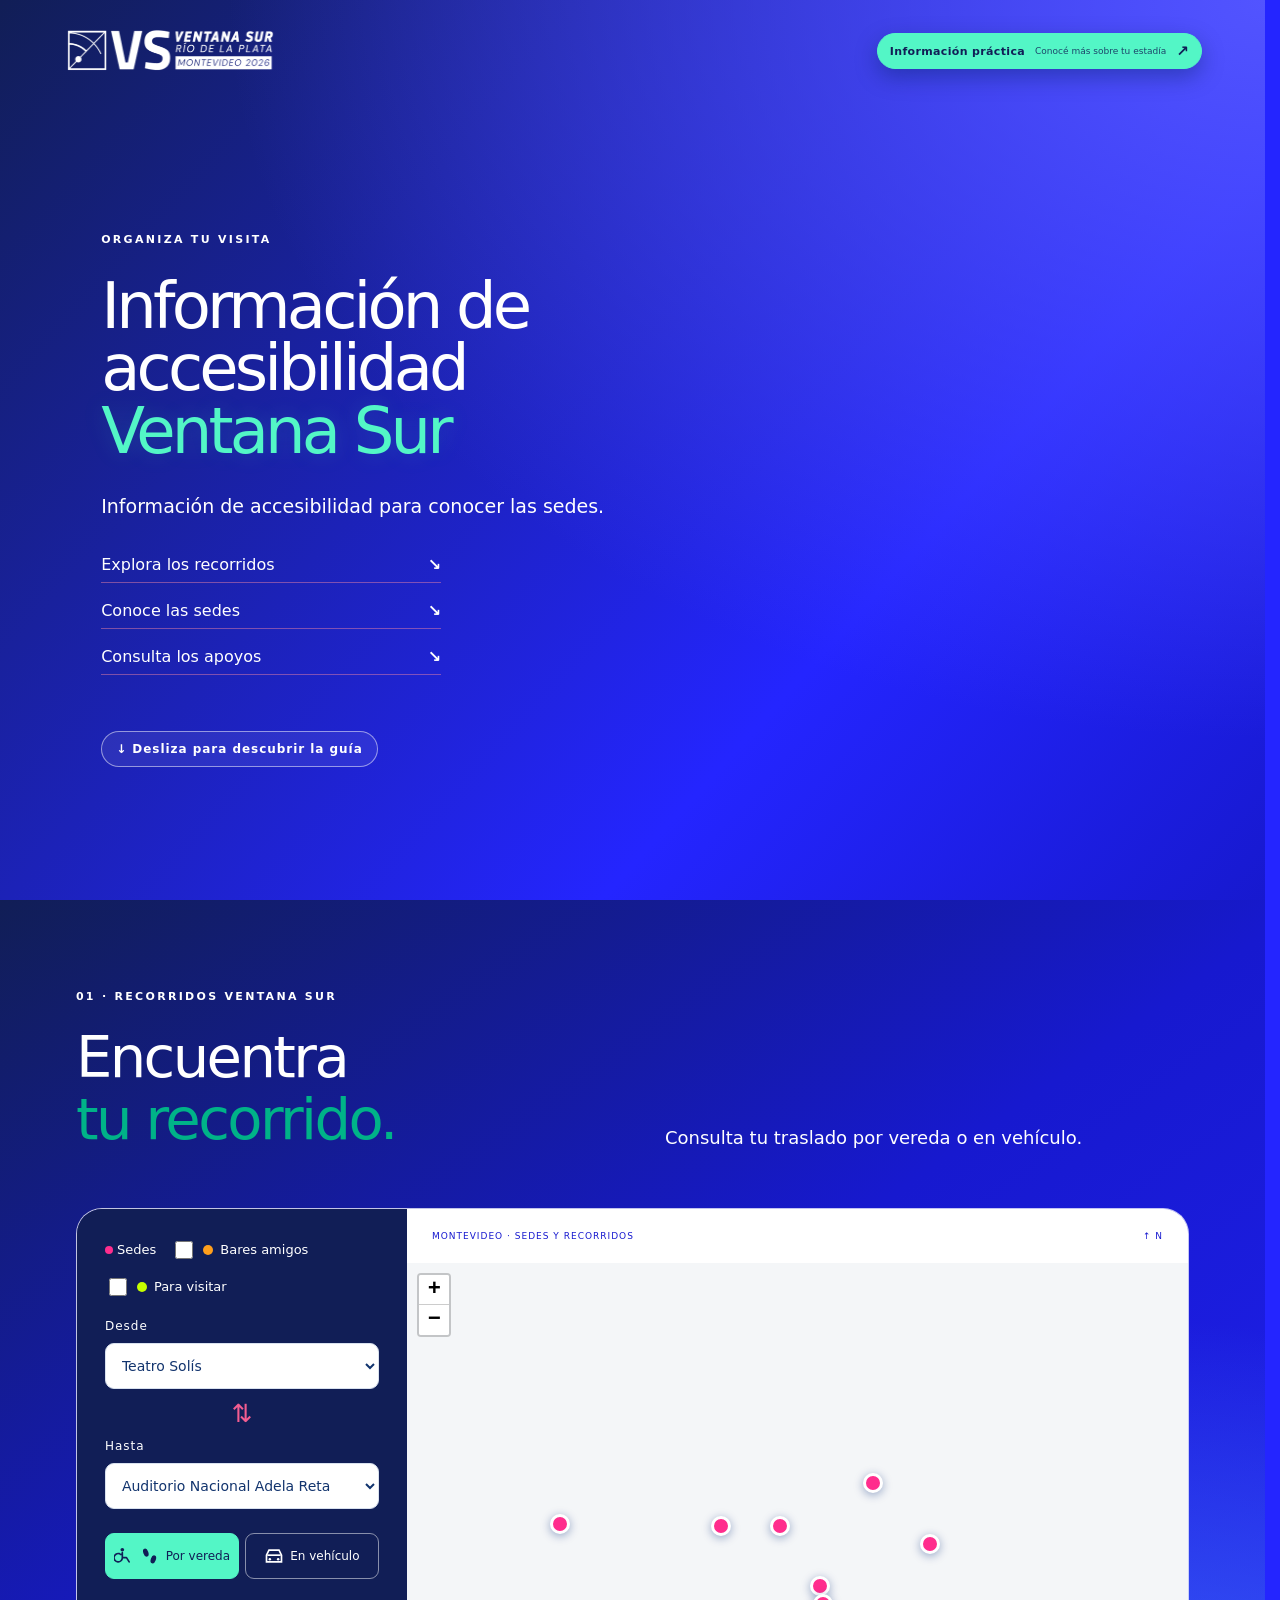
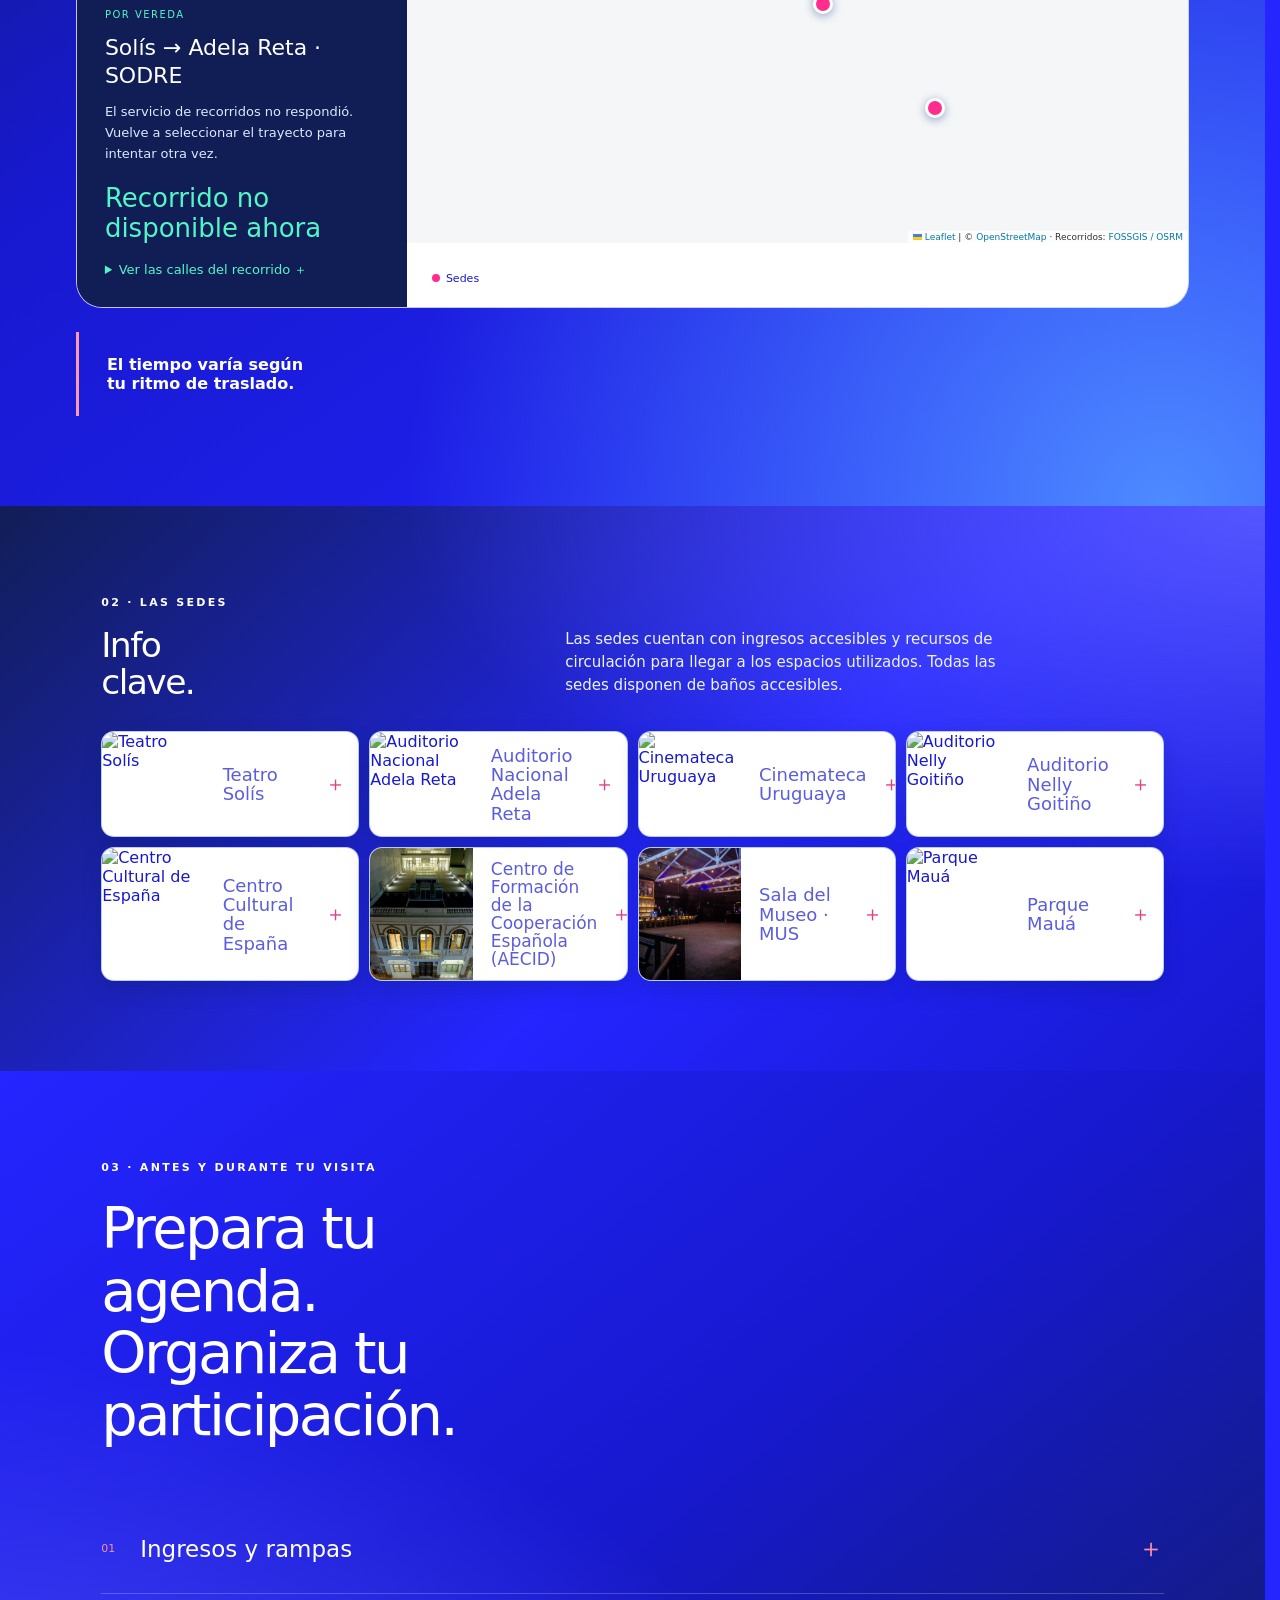
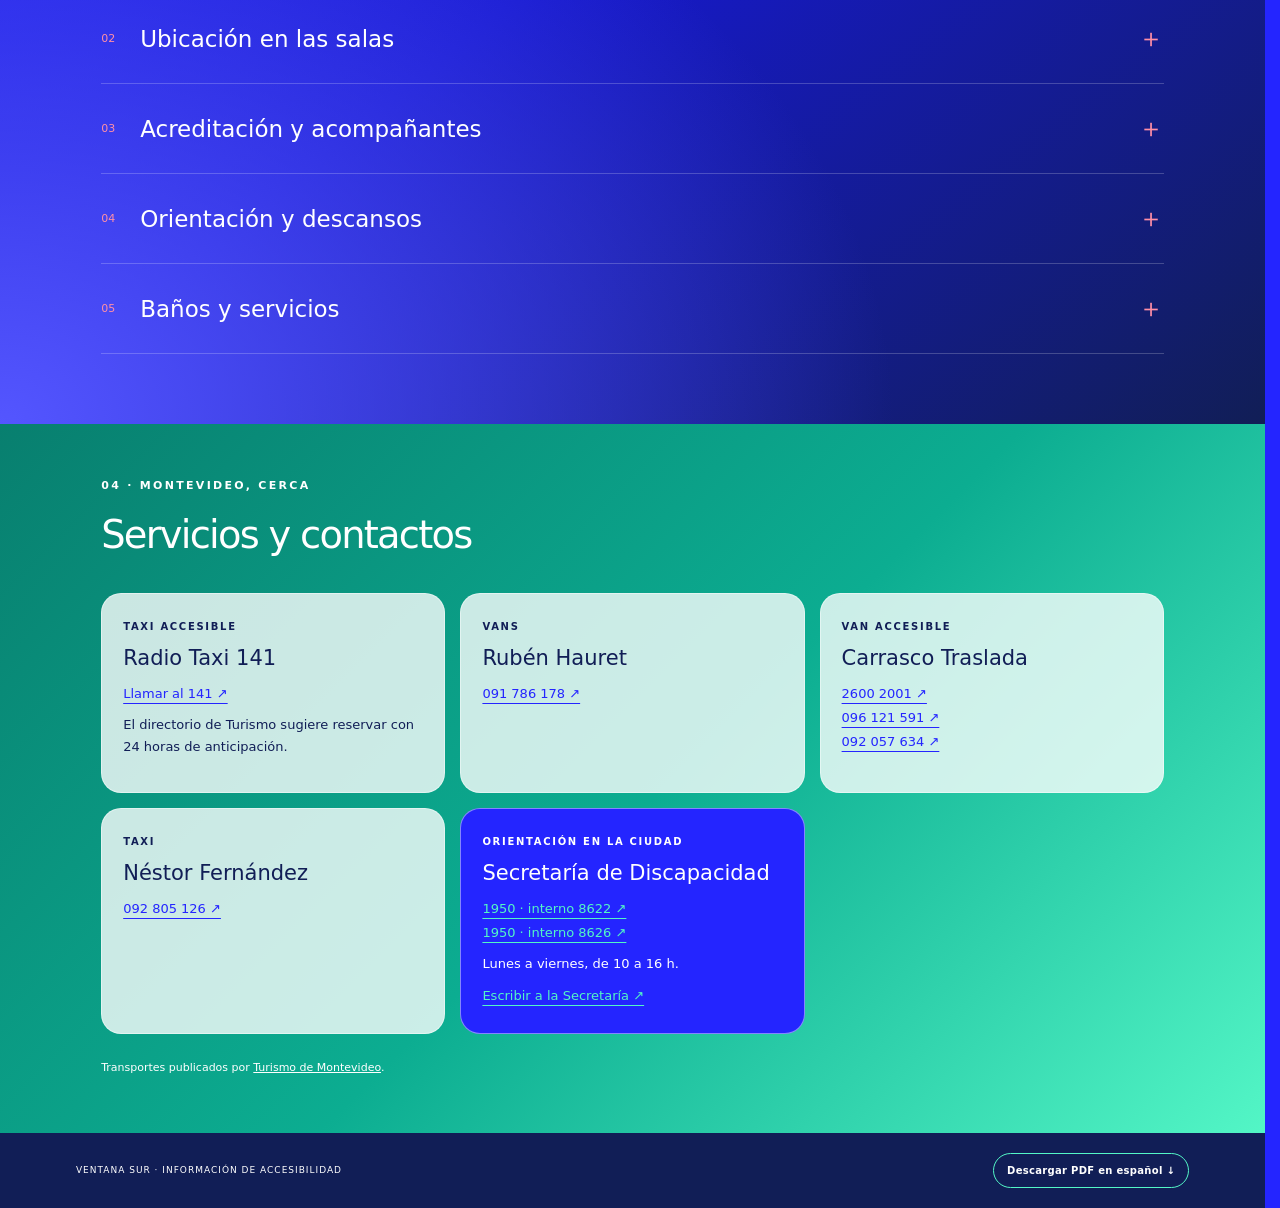
==== commit ab048513: "Actualizar accesibilidad bilingüe y vista móvil" ====
--- a/index.html
+++ b/index.html
@@ -1,4 +1,4 @@
-<!doctype html><html lang="es"><meta charset="utf-8"><meta name="viewport" content="width=device-width,initial-scale=1"><meta name="theme-color" content="#0047bb"><title>Organiza tu visita · Ventana Sur 2026</title><link rel="stylesheet" href="vendor/leaflet.css"><link rel="stylesheet" href="access.css?v=20261116"><link rel="stylesheet" href="locale.css?v=20261116"><link rel="stylesheet" href="pantone-preview.css?v=20261116"><header><a href="#inicio" aria-label="Ventana Sur: volver al inicio"><img src="assets/ventana-sur.svg" alt="Ventana Sur"></a><div class="header-actions"><nav class="language-switch" aria-label="Seleccionar idioma"><a class="active" href="./" lang="es" aria-current="page">ES 🇺🇾</a><span aria-hidden="true">|</span><a href="en/" lang="en">EN 🇬🇧</a></nav><div class="pdf-links"><a class="download-guide primary" href="Guia_Accesibilidad_Ventana_Sur_2026_ES.pdf" download>PDF español ↓</a></div></div></header>
+<!doctype html><html lang="es"><meta charset="utf-8"><meta name="viewport" content="width=device-width,initial-scale=1"><meta name="theme-color" content="#0047bb"><title>Organiza tu visita · Ventana Sur 2026</title><link rel="stylesheet" href="vendor/leaflet.css"><link rel="stylesheet" href="access.css?v=20261116"><link rel="stylesheet" href="locale.css?v=20261117mobile3"><link rel="stylesheet" href="pantone-preview.css?v=20261117mobile8"><header><a href="#inicio" aria-label="Ventana Sur: volver al inicio"><img src="assets/ventana-sur-crisp.png" alt="Ventana Sur"></a><div class="header-actions"><nav class="language-switch" aria-label="Seleccionar idioma"><a class="active" href="./" lang="es" aria-current="page">ES 🇺🇾</a><span aria-hidden="true">|</span><a href="en/" lang="en">EN 🇬🇧</a></nav><div class="pdf-links"><a class="download-guide primary" href="Guia_Accesibilidad_Ventana_Sur_2026_ES.pdf" download>PDF español ↓</a></div></div></header>
 <main><section class="hero" id="inicio"><div class="hero-copy"><span class="eyebrow">ORGANIZA TU VISITA</span><h1>Información de accesibilidad<br><em>Ventana Sur</em></h1><p>Información de accesibilidad para conocer las sedes.</p><div class="jump"><a href="#recorridos">Explora los recorridos <b>↘</b></a><a href="#sedes">Conoce las sedes <b>↘</b></a><a href="#apoyos">Consulta los apoyos <b>↘</b></a></div><span class="scroll">↓ Desliza para descubrir la guía</span></div><div class="hero-art symbol-art" aria-hidden="true"><svg viewBox="130 120 640 610"><defs><filter id="symbol-halo" x="-50%" y="-50%" width="200%" height="200%"><feGaussianBlur stdDeviation="7"/></filter></defs><g class="symbol-piece" style="animation-name:symbol-0"><g class="symbol-halo"><circle cx="450" cy="260" r="54"/></g><g class="symbol-line"><circle cx="450" cy="260" r="54"/></g></g><g class="symbol-piece" style="animation-name:symbol-1"><g class="symbol-halo"><path d="M242 344Q450 470 658 344"/></g><g class="symbol-line"><path d="M242 344Q450 470 658 344"/></g></g><g class="symbol-piece" style="animation-name:symbol-2"><g class="symbol-halo"><circle cx="222" cy="333" r="23"/></g><g class="symbol-line"><circle cx="222" cy="333" r="23"/></g></g><g class="symbol-piece" style="animation-name:symbol-3"><g class="symbol-halo"><circle cx="678" cy="333" r="23"/></g><g class="symbol-line"><circle cx="678" cy="333" r="23"/></g></g><g class="symbol-piece" style="animation-name:symbol-4"><g class="symbol-halo"><path d="M327 590L450 412L573 590"/></g><g class="symbol-line"><path d="M327 590L450 412L573 590"/></g></g><g class="symbol-piece" style="animation-name:symbol-5"><g class="symbol-halo"><circle cx="327" cy="613" r="23"/></g><g class="symbol-line"><circle cx="327" cy="613" r="23"/></g></g><g class="symbol-piece" style="animation-name:symbol-6"><g class="symbol-halo"><circle cx="573" cy="613" r="23"/></g><g class="symbol-line"><circle cx="573" cy="613" r="23"/></g></g><g class="symbol-piece" style="animation-name:symbol-7"><g class="symbol-halo"><path d="M240 281A243 243 0 0 1 660 281"/></g><g class="symbol-line"><path d="M240 281A243 243 0 0 1 660 281"/></g></g><g class="symbol-piece" style="animation-name:symbol-8"><g class="symbol-halo"><path d="M687 383Q692 507 612 570"/></g><g class="symbol-line"><path d="M687 383Q692 507 612 570"/></g></g><g class="symbol-piece" style="animation-name:symbol-9"><g class="symbol-halo"><path d="M533 637Q450 676 367 637"/></g><g class="symbol-line"><path d="M533 637Q450 676 367 637"/></g></g><g class="symbol-piece" style="animation-name:symbol-10"><g class="symbol-halo"><path d="M288 570Q208 507 213 383"/></g><g class="symbol-line"><path d="M288 570Q208 507 213 383"/></g></g><g class="symbol-piece" style="animation-name:symbol-11"><circle cx="222" cy="333" r="20" fill="#ffe8b8" opacity=".25" filter="url(#symbol-halo)"/><circle cx="222" cy="333" r="6" fill="#fff1c8"/></g><g class="symbol-piece" style="animation-name:symbol-12"><circle cx="678" cy="333" r="20" fill="#ffe8b8" opacity=".25" filter="url(#symbol-halo)"/><circle cx="678" cy="333" r="6" fill="#fff1c8"/></g><g class="symbol-piece" style="animation-name:symbol-13"><circle cx="327" cy="613" r="20" fill="#ffe8b8" opacity=".25" filter="url(#symbol-halo)"/><circle cx="327" cy="613" r="6" fill="#fff1c8"/></g><g class="symbol-piece" style="animation-name:symbol-14"><circle cx="573" cy="613" r="20" fill="#ffe8b8" opacity=".25" filter="url(#symbol-halo)"/><circle cx="573" cy="613" r="6" fill="#fff1c8"/></g></svg></div></section>
 <section class="routes" id="recorridos"><div class="section-top reveal"><span class="eyebrow">01 · RECORRIDOS VENTANA SUR</span><h2>Encuentra<br><em>tu recorrido.</em></h2><p>Consulta tu traslado por vereda o en vehículo.</p></div><div class="map-layout reveal"><div class="planner"><div class="map-filters"><span><i class="venue-dot"></i> Sedes</span><label><input type="checkbox" id="show-bars"><i class="bar-dot"></i> Bares amigos</label><label><input type="checkbox" id="show-visits"><i class="visit-dot"></i> Para visitar</label></div><label for="origin">Desde</label><select id="origin"></select><button class="swap" id="swap" aria-label="Intercambiar origen y destino">⇅</button><label for="destination">Hasta</label><select id="destination"></select><div class="modes" role="group" aria-label="Forma de traslado"><button class="selected" id="walking" aria-pressed="true"><svg viewBox="0 0 24 24" aria-hidden="true"><ellipse cx="7" cy="8" rx="3" ry="5" transform="rotate(-20 7 8)"/><ellipse cx="16" cy="16" rx="3" ry="5" transform="rotate(20 16 16)"/></svg>Por vereda</button><button id="driving" aria-pressed="false"><svg viewBox="0 0 24 24" aria-hidden="true"><path d="M3 11L6 5H18L21 11V19H3Z" fill="none" stroke="currentColor" stroke-width="2"/><path d="M4 11H20" stroke="currentColor" stroke-width="2"/><circle cx="7" cy="16" r="1.5"/><circle cx="17" cy="16" r="1.5"/></svg>En vehículo</button></div><div class="result" aria-live="polite"><span class="mini" id="mode-label">POR VEREDA</span><h3 id="route-title"></h3><p id="route-description"></p><strong id="route-distance"></strong><span id="route-time"></span><small id="route-caveat"></small><details class="route-streets"><summary>Ver las calles del recorrido ＋</summary><p id="route-streets"></p></details></div></div><div class="map"><div class="map-heading"><span>MONTEVIDEO · SEDES Y RECORRIDOS</span><span>↑ N</span></div><div id="street-map" aria-label="Mapa de calles y recorridos entre sedes, bares amigos y lugares para visitar"></div><div class="map-bottom"><span><i class="venue-dot"></i> Sedes</span></div></div></div><div class="tourism-note"><strong>Bus turístico</strong><p>Para participar, inscribite en el stand de Turismo de la Intendencia de Montevideo.</p></div><div class="route-care reveal"><strong>El tiempo varía según tu ritmo de traslado.</strong></div></section>
 <section class="venues" id="sedes"><div class="section-top reveal"><span class="eyebrow">02 · LAS SEDES</span><h2>Info<br><em>clave.</em></h2><p>Las sedes cuentan con ingresos accesibles y recursos de circulación para llegar a los espacios utilizados. Todas las sedes disponen de baños accesibles.</p></div><div id="venue-cards" class="venue-cards"></div></section>
--- a/pantone-preview.css
+++ b/pantone-preview.css
@@ -158,3 +158,99 @@
 
 /* Jerarquía compartida con Plan y Guía para participantes. */
 @media(min-width:801px){.hero h1{font-size:clamp(52px,5vw,64px)}}
+
+/* Paleta final compartida y lectura integrada en iframe. */
+:root{--vs-blue:#2425ff;--vs-blue-deep:#1719cf;--vs-blue-night:#111e56;--vs-green:#53f6c6;--vs-green-deep:#087f6f}
+html{scrollbar-gutter:stable;scrollbar-color:var(--vs-green) var(--vs-blue-deep)}
+html::-webkit-scrollbar{width:14px}
+html::-webkit-scrollbar-track{background:var(--vs-blue-deep)}
+html::-webkit-scrollbar-thumb{min-height:78px;border:3px solid var(--vs-blue-deep);border-radius:999px;background:var(--vs-green)}
+html::-webkit-scrollbar-thumb:hover{background:#8dffe0}
+.language-switch{display:none!important}
+.hero{background:radial-gradient(ellipse at 100% 0,#5254ff 0,transparent 58%),linear-gradient(132deg,var(--vs-blue-night),var(--vs-blue) 68%,var(--vs-blue-deep))}
+.hero h1 em{color:var(--vs-green);text-shadow:0 0 24px rgba(83,246,198,.16)}
+.routes{background:radial-gradient(ellipse at 92% 100%,#4d8aff 0,transparent 46%),linear-gradient(145deg,var(--vs-blue-night) 0%,var(--vs-blue-deep) 44%,var(--vs-blue) 100%)}
+.venues{background:radial-gradient(ellipse at 100% 0,#5456ff 0,transparent 48%),linear-gradient(138deg,var(--vs-blue-night) 0%,var(--vs-blue) 58%,var(--vs-blue-deep) 100%)}
+.support{background:radial-gradient(ellipse at 0 100%,#5456ff 0,transparent 50%),linear-gradient(142deg,var(--vs-blue) 0%,var(--vs-blue-deep) 48%,var(--vs-blue-night) 100%)}
+.city-services{background:linear-gradient(135deg,var(--vs-green-deep) 0%,#0cad91 52%,var(--vs-green) 100%);color:#fff}
+.city-services .section-top h2{color:#fff}.contact-grid article{color:var(--vs-blue-night)}
+.contact-grid .city-help{background:var(--vs-blue);color:#fff}.city-help a{color:var(--vs-green)}
+.practical-info-pill{background:var(--vs-green);border-color:var(--vs-green);color:var(--vs-blue-night)}
+.practical-info-pill b{color:var(--vs-blue-night)}
+.practical-info-pill:hover{background:#8dffe0}
+.scroll{display:inline-flex;align-items:center;margin-top:30px;padding:10px 14px;border:1px solid #ffffff80;border-radius:999px;color:#fff;background:#ffffff12;font-weight:700;letter-spacing:.08em;animation:access-scroll-cue 1.7s ease-in-out infinite}
+@keyframes access-scroll-cue{0%,100%{transform:translateY(0)}50%{transform:translateY(5px)}}
+.planner{background:var(--vs-blue-night)}
+.modes button.selected{background:var(--vs-green);border-color:var(--vs-green);color:var(--vs-blue-night)}
+.mini,#route-distance,.route-streets summary{color:var(--vs-green)}
+.venue-dot,.venue-marker span{background:#ff2d8d!important;border-color:#fff!important}
+.bar-dot,.bar-marker span{background:#ff9f1c!important;border-color:#fff!important}
+.visit-dot,.visit-marker span{background:#c6ff00!important;border-color:#fff!important}
+.map-filters input{accent-color:var(--vs-green)}
+.wheelchair-mode{fill:currentColor!important}
+footer{align-items:center;background:var(--vs-blue-night)}
+.footer-pdf{display:inline-flex;align-items:center;padding:9px 13px;border:1px solid var(--vs-green);border-radius:999px;color:#fff;font-size:10px;font-weight:750;letter-spacing:.03em;text-decoration:none;transition:background .2s,color .2s,transform .2s}
+.footer-pdf:hover{background:var(--vs-green);color:var(--vs-blue-night);transform:translateY(-1px)}
+@media(max-width:800px){html::-webkit-scrollbar{width:11px}.footer-pdf{width:fit-content}.scroll{margin-top:22px}.modes button{gap:4px}.modes svg{width:18px;height:18px}}
+@media(prefers-reduced-motion:reduce){.scroll{animation:none}}
+
+/* Mobile iframe edition: clear chapter boundaries and comfortable reading. */
+@media(max-width:800px){
+ html{scroll-padding-top:70px}body{font-size:16px}
+ header{position:sticky;z-index:60;top:0;min-height:62px;padding:9px 15px;background:rgba(36,37,255,.96);backdrop-filter:blur(12px)}header img{width:155px;height:38px}.practical-info-pill{min-width:0;max-width:170px;padding:8px 10px}.practical-info-pill span{font-size:9px}.practical-info-pill small{display:none}
+ main>section{position:relative;min-height:auto!important;padding:74px 18px 86px!important;border-top:9px solid var(--vs-green)}main>section+section:before{content:'SIGUE DESLIZANDO';position:absolute;z-index:5;top:18px;left:18px;color:var(--vs-green);font-size:9px;font-weight:800;letter-spacing:.14em}
+ .hero{display:block;padding-top:44px!important}.hero-copy{width:100%;max-width:none}.hero h1{font-size:clamp(40px,12vw,52px);line-height:.98}.hero-copy>p{font-size:17px;line-height:1.55}.hero-art{position:relative;width:100%;height:290px;margin-top:20px}
+ .jump{display:grid;gap:8px}.jump a{display:flex;justify-content:space-between;min-height:46px;padding:12px 14px;border:1px solid rgba(255,255,255,.38);border-radius:12px;background:rgba(17,30,86,.2);font-size:13px}.scroll{font-size:11px}
+ .section-top{margin-bottom:27px;padding-bottom:22px;border-bottom:1px solid rgba(255,255,255,.28)}.section-top h2{font-size:clamp(38px,11vw,50px);line-height:.98}.section-top>p{font-size:16px;line-height:1.55}
+ .map-layout{display:flex;flex-direction:column;gap:12px}.map-layout .map{order:1}.map-layout .planner{order:2;padding:18px;border-radius:16px}.planner label,.map-filters span,.map-filters label{font-size:11px}.planner select{min-height:44px;font-size:14px}.modes button{min-height:45px;font-size:12px}.result h3{font-size:22px}.result p,.result small{font-size:12px}.map{min-height:430px;border-radius:16px;overflow:hidden}#street-map{min-height:360px}
+ .venue-cards{grid-template-columns:1fr;gap:10px}.venue-cards .access-venue-card summary{--venue-photo:38%;min-height:118px}.venue-card-copy strong{font-size:18px}.venue-card-copy em{font-size:12px}.venue-actions a{min-height:42px;font-size:11px}
+ .support-grid,.contact-grid{grid-template-columns:1fr;gap:10px}.support-grid details,.contact-grid article{border-radius:15px}.support-grid summary{min-height:66px;font-size:16px}.support-grid details p,.contact-grid p,.contact-grid a{font-size:14px;line-height:1.55}footer{padding-bottom:78px}
+ body:after{content:'DESLIZA PARA RECORRER  ↓';position:fixed;z-index:70;left:8px;right:8px;bottom:7px;height:48px;display:flex;align-items:center;justify-content:center;border:2px solid var(--vs-green);border-radius:16px;background:rgba(17,30,86,.96);color:#fff;font-size:10px;font-weight:800;letter-spacing:.12em;box-shadow:0 10px 30px rgba(17,30,86,.35);pointer-events:none}
+ html[lang="en"] main>section+section:before{content:'KEEP SCROLLING'}html[lang="en"] body:after{content:'SCROLL TO EXPLORE  ↓'}
+}
+
+/* Mobile composition v3 — embedded WordPress iframe */
+@media (max-width: 700px) {
+  html, body { width: 100%; max-width: 100%; overflow-x: hidden; }
+  .routes { padding-left: 0 !important; padding-right: 0 !important; }
+  .routes .section-top,
+  .routes .route-care,
+  .routes .tourism-note { width: auto !important; margin-left: 18px !important; margin-right: 18px !important; }
+  .routes .section-top { padding-left: 0 !important; padding-right: 0 !important; }
+  .map-layout {
+    width: calc(100% - 20px) !important;
+    max-width: none !important;
+    margin: 0 10px !important;
+    display: flex !important;
+    flex-direction: column !important;
+    gap: 12px !important;
+    border: 0 !important;
+    background: transparent !important;
+    overflow: visible !important;
+  }
+  .map-layout > .map,
+  .map-layout > .planner {
+    width: 100% !important;
+    min-width: 0 !important;
+    max-width: none !important;
+    margin: 0 !important;
+  }
+  .map-layout > .map { order: 1; min-height: 500px !important; }
+  .map-layout > .planner { order: 2; padding: 20px !important; }
+  #street-map {
+    display: block !important;
+    width: 100% !important;
+    height: 420px !important;
+    min-height: 420px !important;
+  }
+  .map-heading, .map-bottom { padding-left: 16px !important; padding-right: 16px !important; }
+  .leaflet-container { width: 100% !important; }
+  .leaflet-control-attribution { max-width: 210px !important; font-size: 7px !important; }
+  .venues, .support, .city-services { padding-left: 18px !important; padding-right: 18px !important; }
+  header img { width: 180px !important; height: auto !important; aspect-ratio: 880 / 190; object-fit: contain; image-rendering: auto; }
+  .practical-info-pill { max-width: 150px !important; }
+}
+
+@media (max-width:700px){
+  header img{width:176px!important;height:auto!important;aspect-ratio:880/190;object-fit:contain}
+}
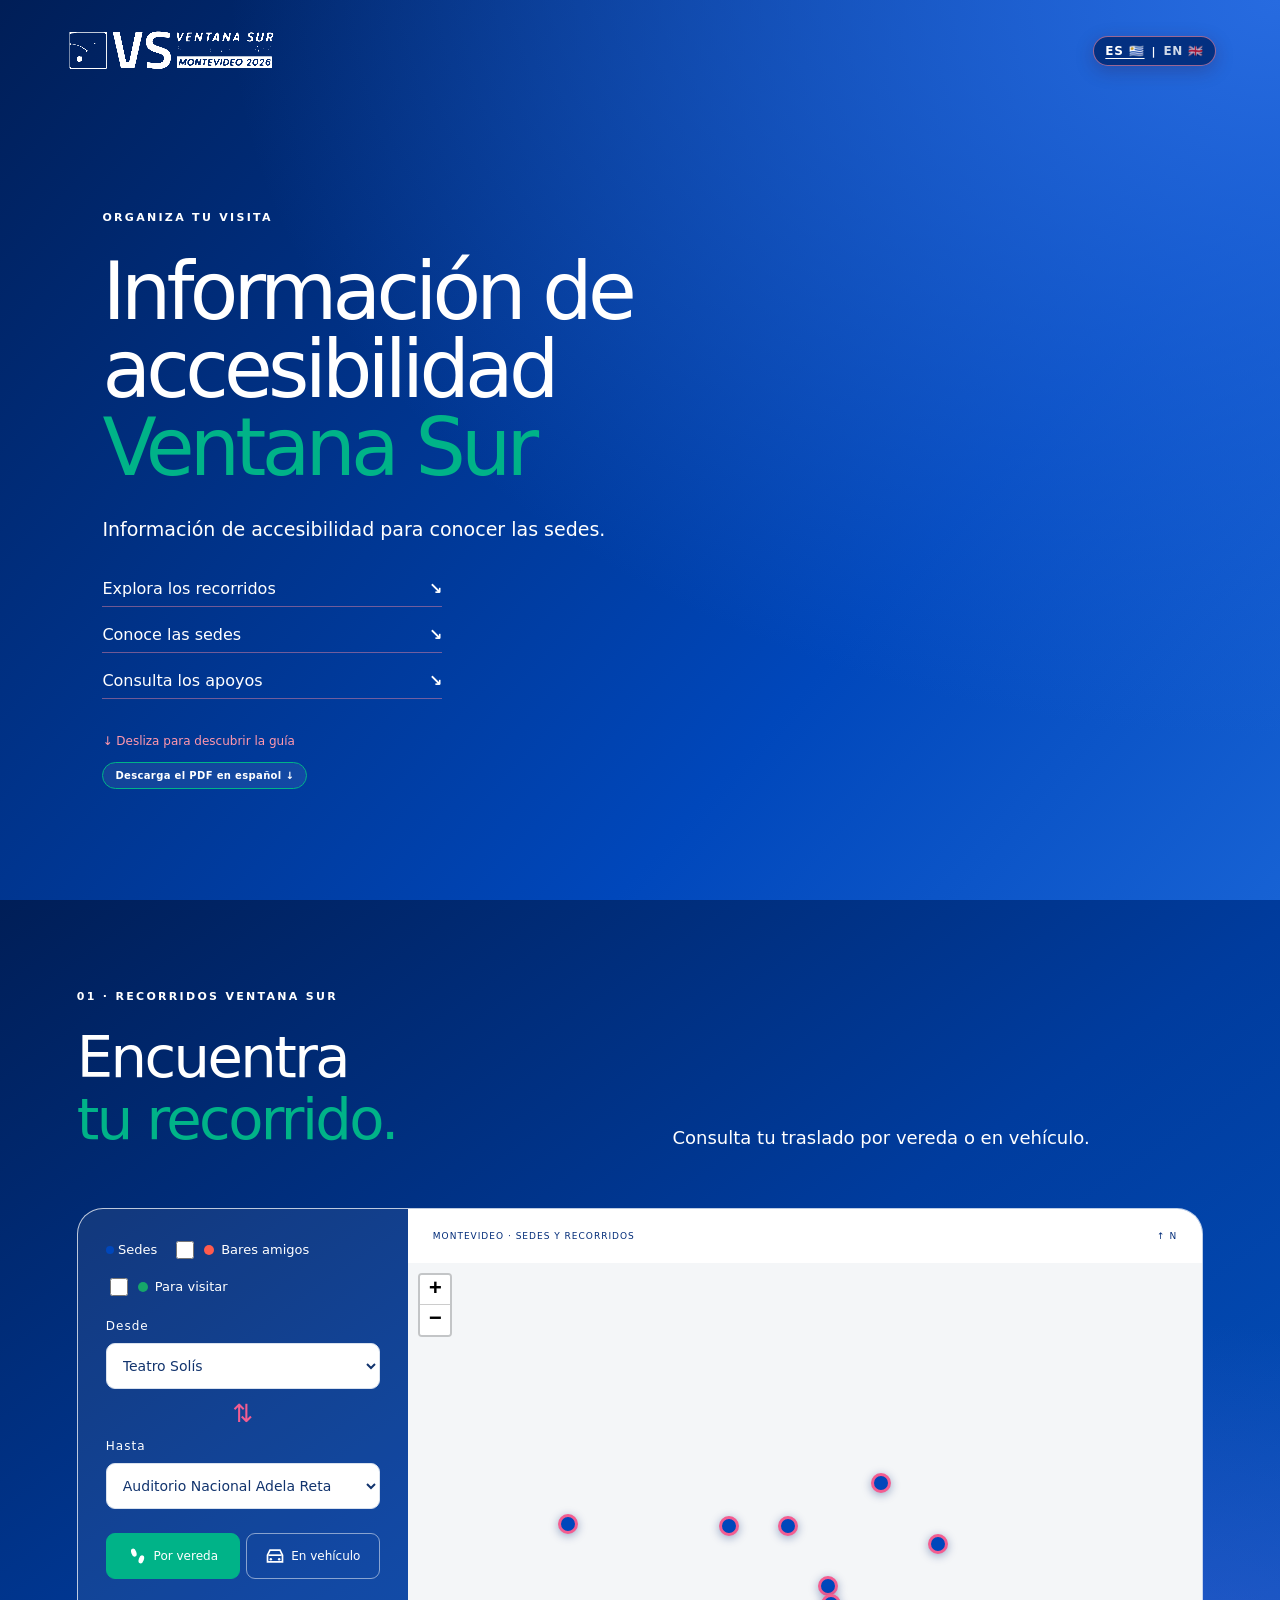
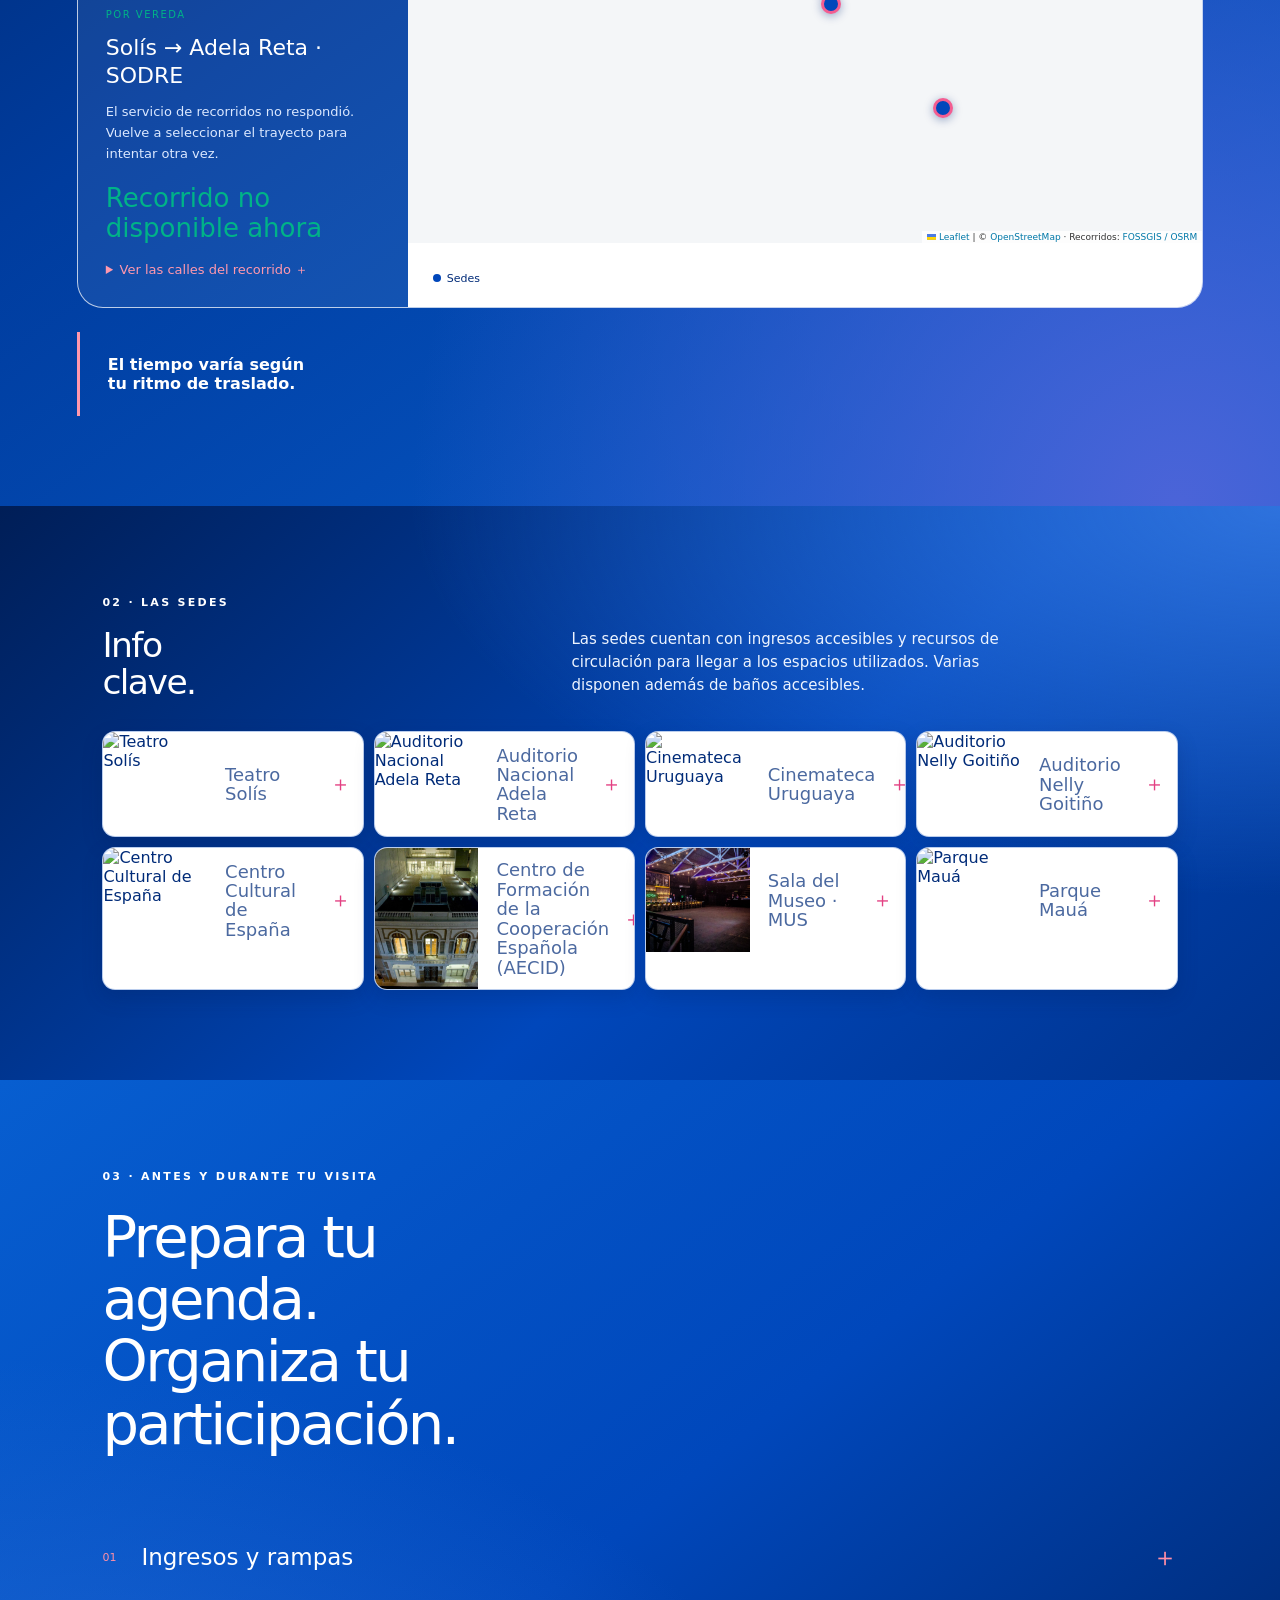
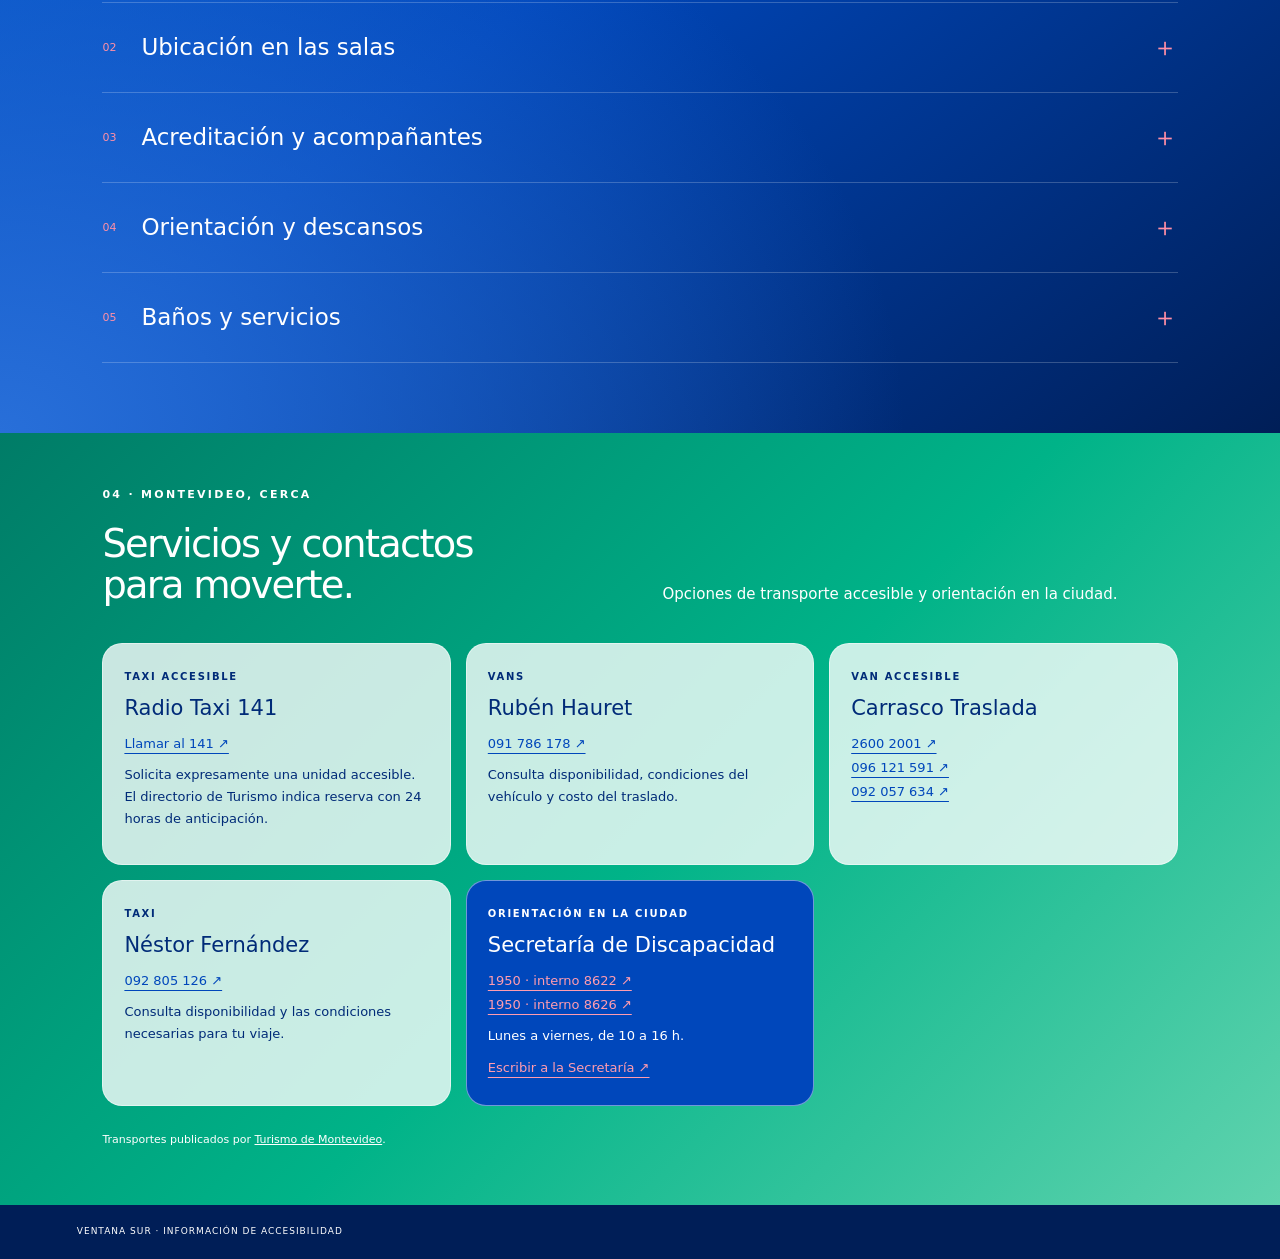
==== commit b56c2cf9: "Actualizar accesibilidad y retirar Practical Info" ====
--- a/index.html
+++ b/index.html
@@ -1,5 +1,5 @@
-<!doctype html><html lang="es"><meta charset="utf-8"><meta name="viewport" content="width=device-width,initial-scale=1"><meta name="theme-color" content="#0047bb"><title>Organiza tu visita · Ventana Sur 2026</title><link rel="stylesheet" href="vendor/leaflet.css"><link rel="stylesheet" href="access.css?v=20261116"><link rel="stylesheet" href="locale.css?v=20261117mobile3"><link rel="stylesheet" href="pantone-preview.css?v=20261117mobile8"><header><a href="#inicio" aria-label="Ventana Sur: volver al inicio"><img src="assets/ventana-sur-crisp.png" alt="Ventana Sur"></a><div class="header-actions"><nav class="language-switch" aria-label="Seleccionar idioma"><a class="active" href="./" lang="es" aria-current="page">ES 🇺🇾</a><span aria-hidden="true">|</span><a href="en/" lang="en">EN 🇬🇧</a></nav><div class="pdf-links"><a class="download-guide primary" href="Guia_Accesibilidad_Ventana_Sur_2026_ES.pdf" download>PDF español ↓</a></div></div></header>
+<!doctype html><html lang="es"><meta charset="utf-8"><meta name="viewport" content="width=device-width,initial-scale=1"><meta name="theme-color" content="#0047bb"><title>Organiza tu visita · Ventana Sur 2026</title><link rel="stylesheet" href="vendor/leaflet.css"><link rel="stylesheet" href="access.css?v=20261112bilingual"><link rel="stylesheet" href="locale.css?v=20261112bilingual"><header><a href="#inicio" aria-label="Ventana Sur: volver al inicio"><img src="assets/ventana-sur.svg" alt="Ventana Sur"></a><div class="header-actions"><nav class="language-switch" aria-label="Seleccionar idioma"><a class="active" href="./" lang="es" aria-current="page">ES 🇺🇾</a><span aria-hidden="true">|</span><a href="en/" lang="en">EN 🇬🇧</a></nav><div class="pdf-links"><a class="download-guide primary" href="Guia_Accesibilidad_Ventana_Sur_2026_ES.pdf" download>PDF español ↓</a><a class="download-guide" href="Guia_Accessibility_Ventana_Sur_2026_EN.pdf" download>PDF English ↓</a></div></div></header>
 <main><section class="hero" id="inicio"><div class="hero-copy"><span class="eyebrow">ORGANIZA TU VISITA</span><h1>Información de accesibilidad<br><em>Ventana Sur</em></h1><p>Información de accesibilidad para conocer las sedes.</p><div class="jump"><a href="#recorridos">Explora los recorridos <b>↘</b></a><a href="#sedes">Conoce las sedes <b>↘</b></a><a href="#apoyos">Consulta los apoyos <b>↘</b></a></div><span class="scroll">↓ Desliza para descubrir la guía</span></div><div class="hero-art symbol-art" aria-hidden="true"><svg viewBox="130 120 640 610"><defs><filter id="symbol-halo" x="-50%" y="-50%" width="200%" height="200%"><feGaussianBlur stdDeviation="7"/></filter></defs><g class="symbol-piece" style="animation-name:symbol-0"><g class="symbol-halo"><circle cx="450" cy="260" r="54"/></g><g class="symbol-line"><circle cx="450" cy="260" r="54"/></g></g><g class="symbol-piece" style="animation-name:symbol-1"><g class="symbol-halo"><path d="M242 344Q450 470 658 344"/></g><g class="symbol-line"><path d="M242 344Q450 470 658 344"/></g></g><g class="symbol-piece" style="animation-name:symbol-2"><g class="symbol-halo"><circle cx="222" cy="333" r="23"/></g><g class="symbol-line"><circle cx="222" cy="333" r="23"/></g></g><g class="symbol-piece" style="animation-name:symbol-3"><g class="symbol-halo"><circle cx="678" cy="333" r="23"/></g><g class="symbol-line"><circle cx="678" cy="333" r="23"/></g></g><g class="symbol-piece" style="animation-name:symbol-4"><g class="symbol-halo"><path d="M327 590L450 412L573 590"/></g><g class="symbol-line"><path d="M327 590L450 412L573 590"/></g></g><g class="symbol-piece" style="animation-name:symbol-5"><g class="symbol-halo"><circle cx="327" cy="613" r="23"/></g><g class="symbol-line"><circle cx="327" cy="613" r="23"/></g></g><g class="symbol-piece" style="animation-name:symbol-6"><g class="symbol-halo"><circle cx="573" cy="613" r="23"/></g><g class="symbol-line"><circle cx="573" cy="613" r="23"/></g></g><g class="symbol-piece" style="animation-name:symbol-7"><g class="symbol-halo"><path d="M240 281A243 243 0 0 1 660 281"/></g><g class="symbol-line"><path d="M240 281A243 243 0 0 1 660 281"/></g></g><g class="symbol-piece" style="animation-name:symbol-8"><g class="symbol-halo"><path d="M687 383Q692 507 612 570"/></g><g class="symbol-line"><path d="M687 383Q692 507 612 570"/></g></g><g class="symbol-piece" style="animation-name:symbol-9"><g class="symbol-halo"><path d="M533 637Q450 676 367 637"/></g><g class="symbol-line"><path d="M533 637Q450 676 367 637"/></g></g><g class="symbol-piece" style="animation-name:symbol-10"><g class="symbol-halo"><path d="M288 570Q208 507 213 383"/></g><g class="symbol-line"><path d="M288 570Q208 507 213 383"/></g></g><g class="symbol-piece" style="animation-name:symbol-11"><circle cx="222" cy="333" r="20" fill="#ffe8b8" opacity=".25" filter="url(#symbol-halo)"/><circle cx="222" cy="333" r="6" fill="#fff1c8"/></g><g class="symbol-piece" style="animation-name:symbol-12"><circle cx="678" cy="333" r="20" fill="#ffe8b8" opacity=".25" filter="url(#symbol-halo)"/><circle cx="678" cy="333" r="6" fill="#fff1c8"/></g><g class="symbol-piece" style="animation-name:symbol-13"><circle cx="327" cy="613" r="20" fill="#ffe8b8" opacity=".25" filter="url(#symbol-halo)"/><circle cx="327" cy="613" r="6" fill="#fff1c8"/></g><g class="symbol-piece" style="animation-name:symbol-14"><circle cx="573" cy="613" r="20" fill="#ffe8b8" opacity=".25" filter="url(#symbol-halo)"/><circle cx="573" cy="613" r="6" fill="#fff1c8"/></g></svg></div></section>
 <section class="routes" id="recorridos"><div class="section-top reveal"><span class="eyebrow">01 · RECORRIDOS VENTANA SUR</span><h2>Encuentra<br><em>tu recorrido.</em></h2><p>Consulta tu traslado por vereda o en vehículo.</p></div><div class="map-layout reveal"><div class="planner"><div class="map-filters"><span><i class="venue-dot"></i> Sedes</span><label><input type="checkbox" id="show-bars"><i class="bar-dot"></i> Bares amigos</label><label><input type="checkbox" id="show-visits"><i class="visit-dot"></i> Para visitar</label></div><label for="origin">Desde</label><select id="origin"></select><button class="swap" id="swap" aria-label="Intercambiar origen y destino">⇅</button><label for="destination">Hasta</label><select id="destination"></select><div class="modes" role="group" aria-label="Forma de traslado"><button class="selected" id="walking" aria-pressed="true"><svg viewBox="0 0 24 24" aria-hidden="true"><ellipse cx="7" cy="8" rx="3" ry="5" transform="rotate(-20 7 8)"/><ellipse cx="16" cy="16" rx="3" ry="5" transform="rotate(20 16 16)"/></svg>Por vereda</button><button id="driving" aria-pressed="false"><svg viewBox="0 0 24 24" aria-hidden="true"><path d="M3 11L6 5H18L21 11V19H3Z" fill="none" stroke="currentColor" stroke-width="2"/><path d="M4 11H20" stroke="currentColor" stroke-width="2"/><circle cx="7" cy="16" r="1.5"/><circle cx="17" cy="16" r="1.5"/></svg>En vehículo</button></div><div class="result" aria-live="polite"><span class="mini" id="mode-label">POR VEREDA</span><h3 id="route-title"></h3><p id="route-description"></p><strong id="route-distance"></strong><span id="route-time"></span><small id="route-caveat"></small><details class="route-streets"><summary>Ver las calles del recorrido ＋</summary><p id="route-streets"></p></details></div></div><div class="map"><div class="map-heading"><span>MONTEVIDEO · SEDES Y RECORRIDOS</span><span>↑ N</span></div><div id="street-map" aria-label="Mapa de calles y recorridos entre sedes, bares amigos y lugares para visitar"></div><div class="map-bottom"><span><i class="venue-dot"></i> Sedes</span></div></div></div><div class="tourism-note"><strong>Bus turístico</strong><p>Para participar, inscribite en el stand de Turismo de la Intendencia de Montevideo.</p></div><div class="route-care reveal"><strong>El tiempo varía según tu ritmo de traslado.</strong></div></section>
-<section class="venues" id="sedes"><div class="section-top reveal"><span class="eyebrow">02 · LAS SEDES</span><h2>Info<br><em>clave.</em></h2><p>Las sedes cuentan con ingresos accesibles y recursos de circulación para llegar a los espacios utilizados. Todas las sedes disponen de baños accesibles.</p></div><div id="venue-cards" class="venue-cards"></div></section>
-<section class="support" id="apoyos"><div class="section-top reveal"><span class="eyebrow">03 · ANTES Y DURANTE TU VISITA</span><h2>Prepara tu agenda.<br><em>Organiza tu participación.</em></h2></div><div class="support-grid"><details class="reveal"><summary><span>01</span>Ingresos y rampas <b>＋</b></summary><p>Revisa las fichas de las sedes para identificar los ingresos y las rampas. En los edificios con varias salas, la puerta de llegada puede cambiar según tu actividad. <a href="#sedes">Ver la información de las sedes ↓</a></p></details><details class="reveal"><summary><span>02</span>Ubicación en las salas <b>＋</b></summary><p>Si necesitas una ubicación específica, anticipa ese requerimiento a hospitalidad para tener prevista tu llegada y, en caso de corresponder, la ubicación de tu acompañante.</p></details><details class="reveal"><summary><span>03</span>Acreditación y acompañantes <b>＋</b></summary><p>Revisa las condiciones de tu tipo de acreditación. Si participas con una persona de apoyo, contacta a hospitalidad antes de llegar para coordinar su acceso.</p></details><details class="reveal"><summary><span>04</span>Orientación y descansos <b>＋</b></summary><p>Para encontrar tu sala o identificar el ingreso, pide orientación al personal de la sede. Puedes consultar por los puntos de ascenso y descenso cercanos.</p></details><details class="reveal"><summary><span>05</span>Baños y servicios <b>＋</b></summary><p>Las fichas de las sedes reúnen la información disponible sobre baños y servicios. <a href="#sedes">Consultar las sedes ↓</a></p></details></div></section><section class="city-services" id="contactos"><div class="section-top reveal"><span class="eyebrow">04 · MONTEVIDEO, CERCA</span><h2>Servicios y contactos</h2></div><div class="contact-grid"><article><span class="contact-kind">TAXI ACCESIBLE</span><h3>Radio Taxi 141</h3><a href="tel:141">Llamar al 141 ↗</a><p>El directorio de Turismo sugiere reservar con 24 horas de anticipación.</p></article><article><span class="contact-kind">VANS</span><h3>Rubén Hauret</h3><a href="tel:+59891786178">091 786 178 ↗</a></article><article><span class="contact-kind">VAN ACCESIBLE</span><h3>Carrasco Traslada</h3><a href="tel:+59826002001">2600 2001 ↗</a><a href="tel:+59896121591">096 121 591 ↗</a><a href="tel:+59892057634">092 057 634 ↗</a></article><article><span class="contact-kind">TAXI</span><h3>Néstor Fernández</h3><a href="tel:+59892805126">092 805 126 ↗</a></article><article class="city-help"><span class="contact-kind">ORIENTACIÓN EN LA CIUDAD</span><h3>Secretaría de Discapacidad</h3><a href="tel:1950">1950 · interno 8622 ↗</a><a href="tel:1950">1950 · interno 8626 ↗</a><p>Lunes a viernes, de 10 a 16 h.</p><a href="mailto:secretaria.discapacidad@imm.gub.uy">Escribir a la Secretaría ↗</a></article></div><p class="contact-source">Transportes publicados por <a href="https://www.descubrimontevideo.uy/ofertas-de-unidades-de-transporte-accesibles-privadas-en-la-ciudad" target="_blank" rel="noopener">Turismo de Montevideo</a>.</p></section></main><footer><span>VENTANA SUR · INFORMACIÓN DE ACCESIBILIDAD</span></footer><script src="vendor/leaflet.js"></script><script src="access.js?v=20261116urgent"></script></html>
+<section class="venues" id="sedes"><div class="section-top reveal"><span class="eyebrow">02 · LAS SEDES</span><h2>Info<br><em>clave.</em></h2><p>Las sedes cuentan con ingresos accesibles y recursos de circulación para llegar a los espacios utilizados. Varias disponen además de baños accesibles.</p></div><div id="venue-cards" class="venue-cards"></div></section>
+<section class="support" id="apoyos"><div class="section-top reveal"><span class="eyebrow">03 · ANTES Y DURANTE TU VISITA</span><h2>Prepara tu agenda.<br><em>Organiza tu participación.</em></h2></div><div class="support-grid"><details class="reveal"><summary><span>01</span>Ingresos y rampas <b>＋</b></summary><p>Revisa las fichas de las sedes para identificar los ingresos y las rampas. En los edificios con varias salas, la puerta de llegada puede cambiar según tu actividad. <a href="#sedes">Ver la información de las sedes ↓</a></p></details><details class="reveal"><summary><span>02</span>Ubicación en las salas <b>＋</b></summary><p>Si necesitas una ubicación específica, anticipa ese requerimiento a hospitalidad para tener prevista tu llegada y, en caso de corresponder, la ubicación de tu acompañante.</p></details><details class="reveal"><summary><span>03</span>Acreditación y acompañantes <b>＋</b></summary><p>Revisa las condiciones de tu tipo de acreditación. Si participas con una persona de apoyo, contacta a hospitalidad antes de llegar para coordinar su acceso.</p></details><details class="reveal"><summary><span>04</span>Orientación y descansos <b>＋</b></summary><p>Para encontrar tu sala o identificar el ingreso, pide orientación al personal de la sede. Puedes consultar por los puntos de ascenso y descenso cercanos.</p></details><details class="reveal"><summary><span>05</span>Baños y servicios <b>＋</b></summary><p>Las fichas de las sedes reúnen la información disponible sobre baños y servicios. <a href="#sedes">Consultar las sedes ↓</a></p></details></div></section><section class="city-services" id="contactos"><div class="section-top reveal"><span class="eyebrow">04 · MONTEVIDEO, CERCA</span><h2>Servicios y contactos<br><em>para moverte.</em></h2><p>Opciones de transporte accesible y orientación en la ciudad.</p></div><div class="contact-grid"><article><span class="contact-kind">TAXI ACCESIBLE</span><h3>Radio Taxi 141</h3><a href="tel:141">Llamar al 141 ↗</a><p>Solicita expresamente una unidad accesible. El directorio de Turismo indica reserva con 24 horas de anticipación.</p></article><article><span class="contact-kind">VANS</span><h3>Rubén Hauret</h3><a href="tel:+59891786178">091 786 178 ↗</a><p>Consulta disponibilidad, condiciones del vehículo y costo del traslado.</p></article><article><span class="contact-kind">VAN ACCESIBLE</span><h3>Carrasco Traslada</h3><a href="tel:+59826002001">2600 2001 ↗</a><a href="tel:+59896121591">096 121 591 ↗</a><a href="tel:+59892057634">092 057 634 ↗</a></article><article><span class="contact-kind">TAXI</span><h3>Néstor Fernández</h3><a href="tel:+59892805126">092 805 126 ↗</a><p>Consulta disponibilidad y las condiciones necesarias para tu viaje.</p></article><article class="city-help"><span class="contact-kind">ORIENTACIÓN EN LA CIUDAD</span><h3>Secretaría de Discapacidad</h3><a href="tel:1950">1950 · interno 8622 ↗</a><a href="tel:1950">1950 · interno 8626 ↗</a><p>Lunes a viernes, de 10 a 16 h.</p><a href="mailto:secretaria.discapacidad@imm.gub.uy">Escribir a la Secretaría ↗</a></article></div><p class="contact-source">Transportes publicados por <a href="https://www.descubrimontevideo.uy/ofertas-de-unidades-de-transporte-accesibles-privadas-en-la-ciudad" target="_blank" rel="noopener">Turismo de Montevideo</a>.</p></section></main><footer><span>VENTANA SUR · INFORMACIÓN DE ACCESIBILIDAD</span></footer><script src="vendor/leaflet.js"></script><script src="access.js?v=20261112bilingual"></script></html>
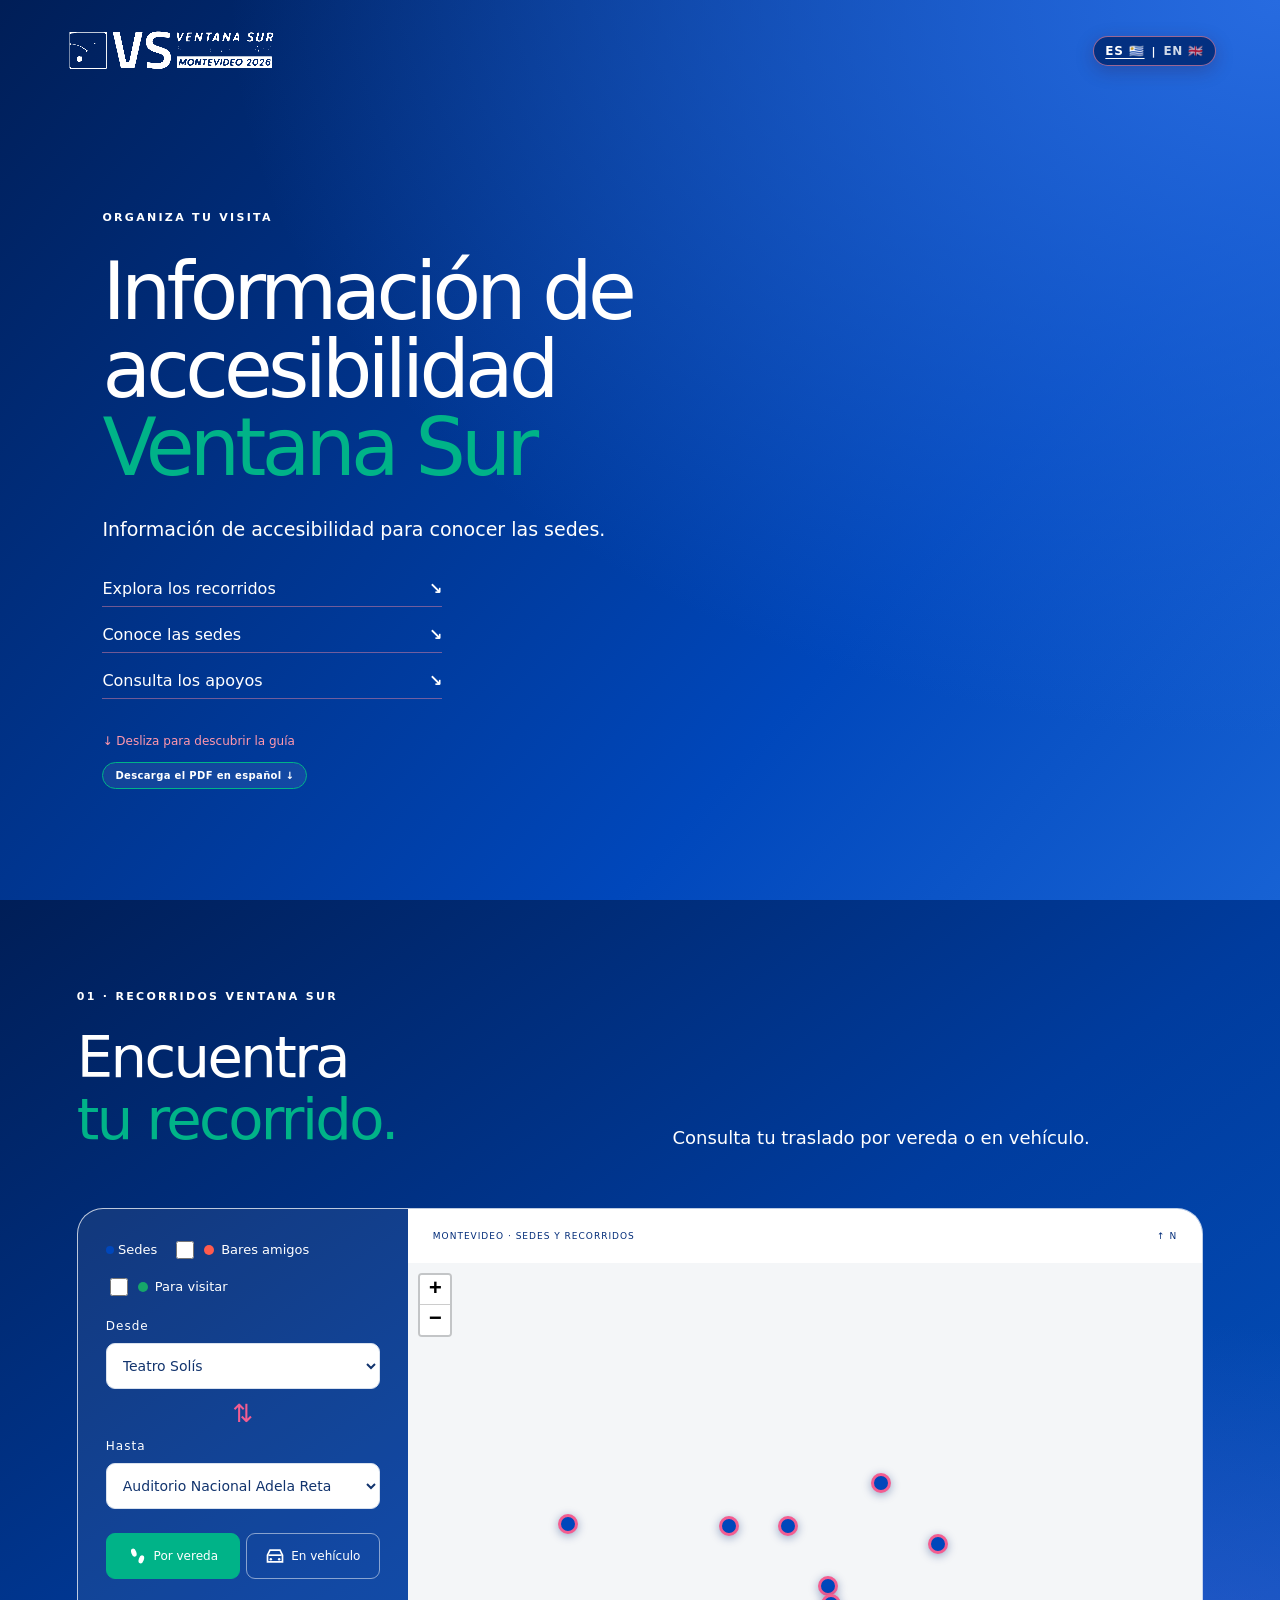
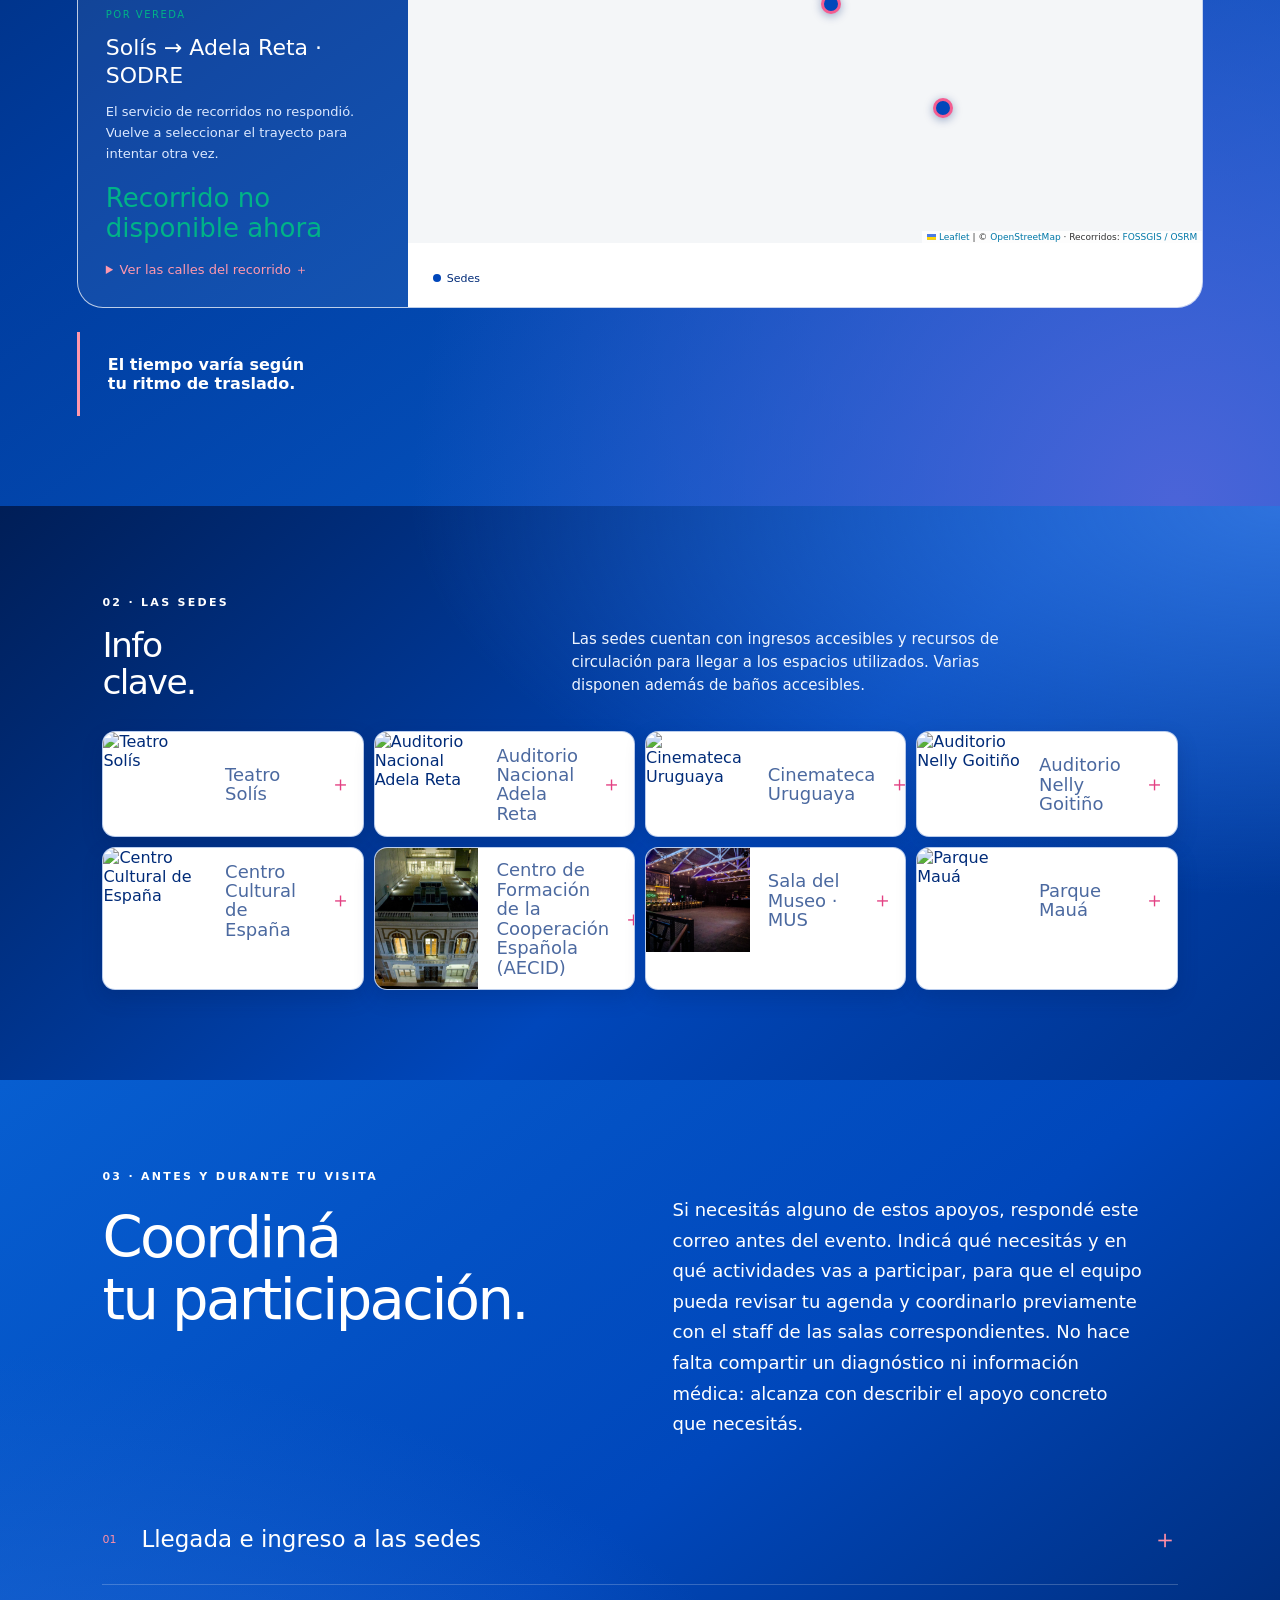
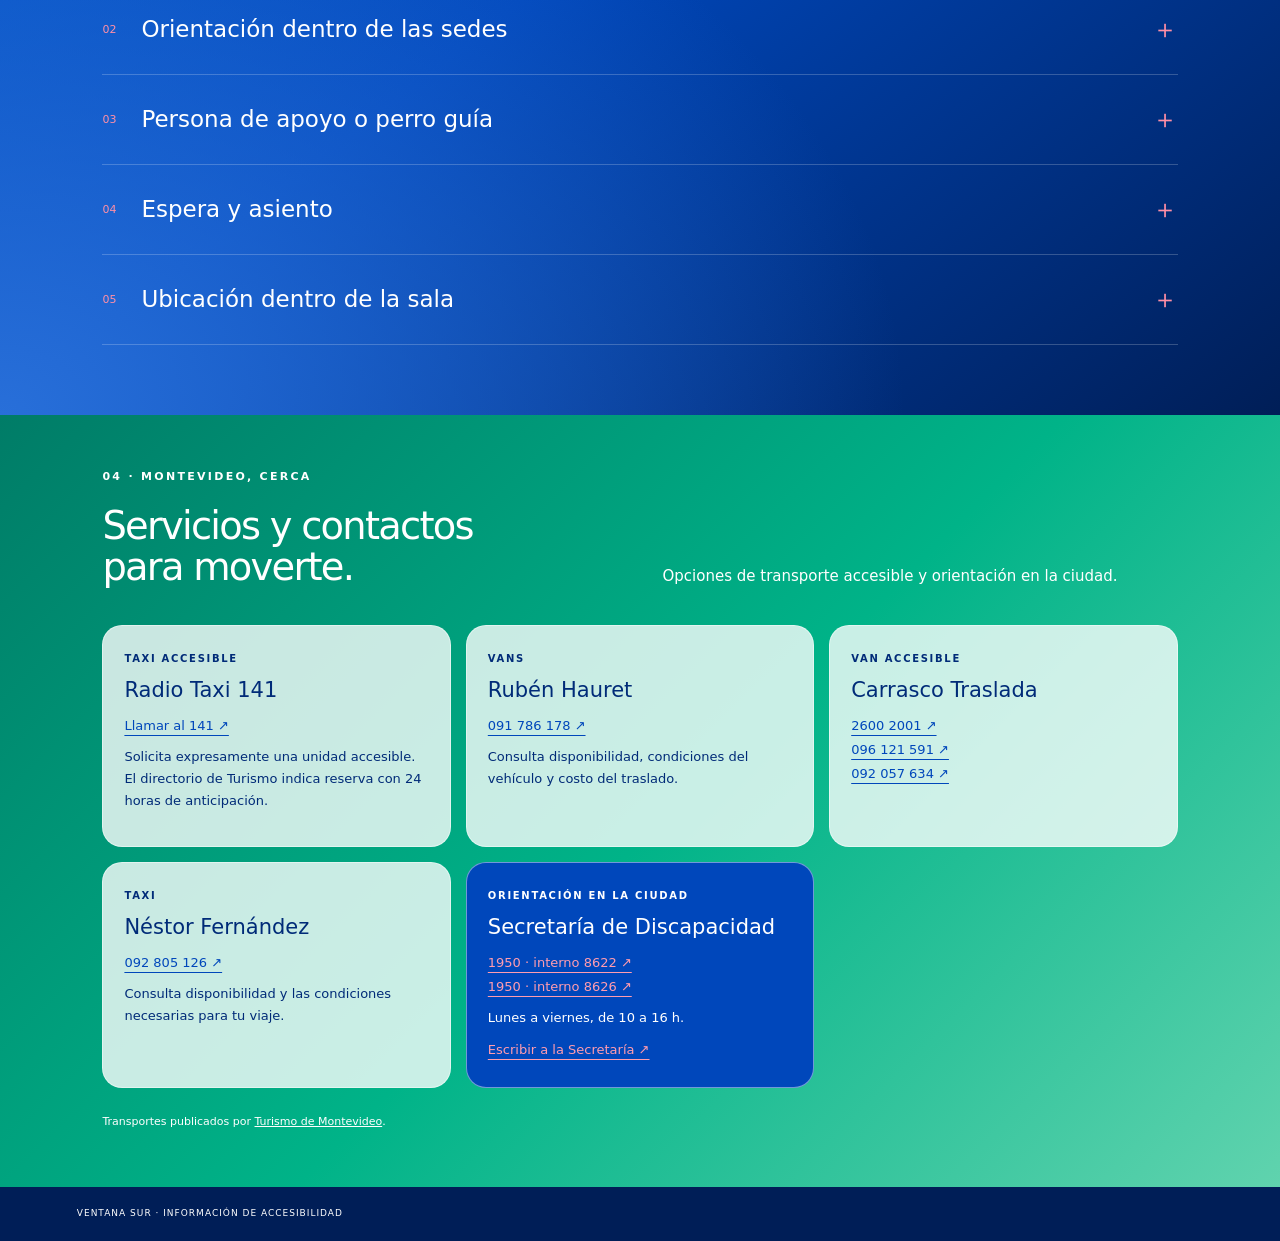
==== commit 8e9ad4c8: "Clarificar apoyos de accesibilidad coordinables" ====
--- a/index.html
+++ b/index.html
@@ -2,4 +2,5 @@
 <main><section class="hero" id="inicio"><div class="hero-copy"><span class="eyebrow">ORGANIZA TU VISITA</span><h1>Información de accesibilidad<br><em>Ventana Sur</em></h1><p>Información de accesibilidad para conocer las sedes.</p><div class="jump"><a href="#recorridos">Explora los recorridos <b>↘</b></a><a href="#sedes">Conoce las sedes <b>↘</b></a><a href="#apoyos">Consulta los apoyos <b>↘</b></a></div><span class="scroll">↓ Desliza para descubrir la guía</span></div><div class="hero-art symbol-art" aria-hidden="true"><svg viewBox="130 120 640 610"><defs><filter id="symbol-halo" x="-50%" y="-50%" width="200%" height="200%"><feGaussianBlur stdDeviation="7"/></filter></defs><g class="symbol-piece" style="animation-name:symbol-0"><g class="symbol-halo"><circle cx="450" cy="260" r="54"/></g><g class="symbol-line"><circle cx="450" cy="260" r="54"/></g></g><g class="symbol-piece" style="animation-name:symbol-1"><g class="symbol-halo"><path d="M242 344Q450 470 658 344"/></g><g class="symbol-line"><path d="M242 344Q450 470 658 344"/></g></g><g class="symbol-piece" style="animation-name:symbol-2"><g class="symbol-halo"><circle cx="222" cy="333" r="23"/></g><g class="symbol-line"><circle cx="222" cy="333" r="23"/></g></g><g class="symbol-piece" style="animation-name:symbol-3"><g class="symbol-halo"><circle cx="678" cy="333" r="23"/></g><g class="symbol-line"><circle cx="678" cy="333" r="23"/></g></g><g class="symbol-piece" style="animation-name:symbol-4"><g class="symbol-halo"><path d="M327 590L450 412L573 590"/></g><g class="symbol-line"><path d="M327 590L450 412L573 590"/></g></g><g class="symbol-piece" style="animation-name:symbol-5"><g class="symbol-halo"><circle cx="327" cy="613" r="23"/></g><g class="symbol-line"><circle cx="327" cy="613" r="23"/></g></g><g class="symbol-piece" style="animation-name:symbol-6"><g class="symbol-halo"><circle cx="573" cy="613" r="23"/></g><g class="symbol-line"><circle cx="573" cy="613" r="23"/></g></g><g class="symbol-piece" style="animation-name:symbol-7"><g class="symbol-halo"><path d="M240 281A243 243 0 0 1 660 281"/></g><g class="symbol-line"><path d="M240 281A243 243 0 0 1 660 281"/></g></g><g class="symbol-piece" style="animation-name:symbol-8"><g class="symbol-halo"><path d="M687 383Q692 507 612 570"/></g><g class="symbol-line"><path d="M687 383Q692 507 612 570"/></g></g><g class="symbol-piece" style="animation-name:symbol-9"><g class="symbol-halo"><path d="M533 637Q450 676 367 637"/></g><g class="symbol-line"><path d="M533 637Q450 676 367 637"/></g></g><g class="symbol-piece" style="animation-name:symbol-10"><g class="symbol-halo"><path d="M288 570Q208 507 213 383"/></g><g class="symbol-line"><path d="M288 570Q208 507 213 383"/></g></g><g class="symbol-piece" style="animation-name:symbol-11"><circle cx="222" cy="333" r="20" fill="#ffe8b8" opacity=".25" filter="url(#symbol-halo)"/><circle cx="222" cy="333" r="6" fill="#fff1c8"/></g><g class="symbol-piece" style="animation-name:symbol-12"><circle cx="678" cy="333" r="20" fill="#ffe8b8" opacity=".25" filter="url(#symbol-halo)"/><circle cx="678" cy="333" r="6" fill="#fff1c8"/></g><g class="symbol-piece" style="animation-name:symbol-13"><circle cx="327" cy="613" r="20" fill="#ffe8b8" opacity=".25" filter="url(#symbol-halo)"/><circle cx="327" cy="613" r="6" fill="#fff1c8"/></g><g class="symbol-piece" style="animation-name:symbol-14"><circle cx="573" cy="613" r="20" fill="#ffe8b8" opacity=".25" filter="url(#symbol-halo)"/><circle cx="573" cy="613" r="6" fill="#fff1c8"/></g></svg></div></section>
 <section class="routes" id="recorridos"><div class="section-top reveal"><span class="eyebrow">01 · RECORRIDOS VENTANA SUR</span><h2>Encuentra<br><em>tu recorrido.</em></h2><p>Consulta tu traslado por vereda o en vehículo.</p></div><div class="map-layout reveal"><div class="planner"><div class="map-filters"><span><i class="venue-dot"></i> Sedes</span><label><input type="checkbox" id="show-bars"><i class="bar-dot"></i> Bares amigos</label><label><input type="checkbox" id="show-visits"><i class="visit-dot"></i> Para visitar</label></div><label for="origin">Desde</label><select id="origin"></select><button class="swap" id="swap" aria-label="Intercambiar origen y destino">⇅</button><label for="destination">Hasta</label><select id="destination"></select><div class="modes" role="group" aria-label="Forma de traslado"><button class="selected" id="walking" aria-pressed="true"><svg viewBox="0 0 24 24" aria-hidden="true"><ellipse cx="7" cy="8" rx="3" ry="5" transform="rotate(-20 7 8)"/><ellipse cx="16" cy="16" rx="3" ry="5" transform="rotate(20 16 16)"/></svg>Por vereda</button><button id="driving" aria-pressed="false"><svg viewBox="0 0 24 24" aria-hidden="true"><path d="M3 11L6 5H18L21 11V19H3Z" fill="none" stroke="currentColor" stroke-width="2"/><path d="M4 11H20" stroke="currentColor" stroke-width="2"/><circle cx="7" cy="16" r="1.5"/><circle cx="17" cy="16" r="1.5"/></svg>En vehículo</button></div><div class="result" aria-live="polite"><span class="mini" id="mode-label">POR VEREDA</span><h3 id="route-title"></h3><p id="route-description"></p><strong id="route-distance"></strong><span id="route-time"></span><small id="route-caveat"></small><details class="route-streets"><summary>Ver las calles del recorrido ＋</summary><p id="route-streets"></p></details></div></div><div class="map"><div class="map-heading"><span>MONTEVIDEO · SEDES Y RECORRIDOS</span><span>↑ N</span></div><div id="street-map" aria-label="Mapa de calles y recorridos entre sedes, bares amigos y lugares para visitar"></div><div class="map-bottom"><span><i class="venue-dot"></i> Sedes</span></div></div></div><div class="tourism-note"><strong>Bus turístico</strong><p>Para participar, inscribite en el stand de Turismo de la Intendencia de Montevideo.</p></div><div class="route-care reveal"><strong>El tiempo varía según tu ritmo de traslado.</strong></div></section>
 <section class="venues" id="sedes"><div class="section-top reveal"><span class="eyebrow">02 · LAS SEDES</span><h2>Info<br><em>clave.</em></h2><p>Las sedes cuentan con ingresos accesibles y recursos de circulación para llegar a los espacios utilizados. Varias disponen además de baños accesibles.</p></div><div id="venue-cards" class="venue-cards"></div></section>
-<section class="support" id="apoyos"><div class="section-top reveal"><span class="eyebrow">03 · ANTES Y DURANTE TU VISITA</span><h2>Prepara tu agenda.<br><em>Organiza tu participación.</em></h2></div><div class="support-grid"><details class="reveal"><summary><span>01</span>Ingresos y rampas <b>＋</b></summary><p>Revisa las fichas de las sedes para identificar los ingresos y las rampas. En los edificios con varias salas, la puerta de llegada puede cambiar según tu actividad. <a href="#sedes">Ver la información de las sedes ↓</a></p></details><details class="reveal"><summary><span>02</span>Ubicación en las salas <b>＋</b></summary><p>Si necesitas una ubicación específica, anticipa ese requerimiento a hospitalidad para tener prevista tu llegada y, en caso de corresponder, la ubicación de tu acompañante.</p></details><details class="reveal"><summary><span>03</span>Acreditación y acompañantes <b>＋</b></summary><p>Revisa las condiciones de tu tipo de acreditación. Si participas con una persona de apoyo, contacta a hospitalidad antes de llegar para coordinar su acceso.</p></details><details class="reveal"><summary><span>04</span>Orientación y descansos <b>＋</b></summary><p>Para encontrar tu sala o identificar el ingreso, pide orientación al personal de la sede. Puedes consultar por los puntos de ascenso y descenso cercanos.</p></details><details class="reveal"><summary><span>05</span>Baños y servicios <b>＋</b></summary><p>Las fichas de las sedes reúnen la información disponible sobre baños y servicios. <a href="#sedes">Consultar las sedes ↓</a></p></details></div></section><section class="city-services" id="contactos"><div class="section-top reveal"><span class="eyebrow">04 · MONTEVIDEO, CERCA</span><h2>Servicios y contactos<br><em>para moverte.</em></h2><p>Opciones de transporte accesible y orientación en la ciudad.</p></div><div class="contact-grid"><article><span class="contact-kind">TAXI ACCESIBLE</span><h3>Radio Taxi 141</h3><a href="tel:141">Llamar al 141 ↗</a><p>Solicita expresamente una unidad accesible. El directorio de Turismo indica reserva con 24 horas de anticipación.</p></article><article><span class="contact-kind">VANS</span><h3>Rubén Hauret</h3><a href="tel:+59891786178">091 786 178 ↗</a><p>Consulta disponibilidad, condiciones del vehículo y costo del traslado.</p></article><article><span class="contact-kind">VAN ACCESIBLE</span><h3>Carrasco Traslada</h3><a href="tel:+59826002001">2600 2001 ↗</a><a href="tel:+59896121591">096 121 591 ↗</a><a href="tel:+59892057634">092 057 634 ↗</a></article><article><span class="contact-kind">TAXI</span><h3>Néstor Fernández</h3><a href="tel:+59892805126">092 805 126 ↗</a><p>Consulta disponibilidad y las condiciones necesarias para tu viaje.</p></article><article class="city-help"><span class="contact-kind">ORIENTACIÓN EN LA CIUDAD</span><h3>Secretaría de Discapacidad</h3><a href="tel:1950">1950 · interno 8622 ↗</a><a href="tel:1950">1950 · interno 8626 ↗</a><p>Lunes a viernes, de 10 a 16 h.</p><a href="mailto:secretaria.discapacidad@imm.gub.uy">Escribir a la Secretaría ↗</a></article></div><p class="contact-source">Transportes publicados por <a href="https://www.descubrimontevideo.uy/ofertas-de-unidades-de-transporte-accesibles-privadas-en-la-ciudad" target="_blank" rel="noopener">Turismo de Montevideo</a>.</p></section></main><footer><span>VENTANA SUR · INFORMACIÓN DE ACCESIBILIDAD</span></footer><script src="vendor/leaflet.js"></script><script src="access.js?v=20261112bilingual"></script></html>
+<section class="support" id="apoyos"><div class="section-top reveal"><span class="eyebrow">03 · ANTES Y DURANTE TU VISITA</span><h2>Coordiná<br><em>tu participación.</em></h2><p>Si necesitás alguno de estos apoyos, respondé este correo antes del evento. Indicá qué necesitás y en qué actividades vas a participar, para que el equipo pueda revisar tu agenda y coordinarlo previamente con el staff de las salas correspondientes. No hace falta compartir un diagnóstico ni información médica: alcanza con describir el apoyo concreto que necesitás.</p></div><div class="support-grid"><details class="reveal"><summary><span>01</span>Llegada e ingreso a las sedes <b>＋</b></summary><p>Si tenés dificultad para desplazarte desde el punto de llegada hasta el ingreso, avisalo al responder el correo para que el equipo pueda prever asistencia y orientarte hacia el acceso correspondiente. <a href="#sedes">Ver la información de las sedes ↓</a></p></details><details class="reveal"><summary><span>02</span>Orientación dentro de las sedes <b>＋</b></summary><p>El staff de sala puede orientarte para llegar a la actividad, ubicar ascensores, baños accesibles y otros servicios, o acompañarte en el recorrido cuando haya sido coordinado previamente.</p></details><details class="reveal"><summary><span>03</span>Persona de apoyo o perro guía <b>＋</b></summary><p>Si para participar necesitás asistir con una persona de apoyo o perro guía, indicalo al responder el correo. El equipo revisará la información necesaria y coordinará las condiciones de acceso correspondientes.</p></details><details class="reveal"><summary><span>04</span>Espera y asiento <b>＋</b></summary><p>Si necesitás un asiento durante la espera o evitar permanecer de pie por períodos prolongados, informalo previamente y recordáselo al staff de sala al llegar.</p></details><details class="reveal"><summary><span>05</span>Ubicación dentro de la sala <b>＋</b></summary><p>Si necesitás una ubicación determinada para seguir la actividad, comunicalo al responder el correo. La asignación se coordinará según las características de la sala, la actividad y la disponibilidad.</p></details></div></section>
+<section class="city-services" id="contactos"><div class="section-top reveal"><span class="eyebrow">04 · MONTEVIDEO, CERCA</span><h2>Servicios y contactos<br><em>para moverte.</em></h2><p>Opciones de transporte accesible y orientación en la ciudad.</p></div><div class="contact-grid"><article><span class="contact-kind">TAXI ACCESIBLE</span><h3>Radio Taxi 141</h3><a href="tel:141">Llamar al 141 ↗</a><p>Solicita expresamente una unidad accesible. El directorio de Turismo indica reserva con 24 horas de anticipación.</p></article><article><span class="contact-kind">VANS</span><h3>Rubén Hauret</h3><a href="tel:+59891786178">091 786 178 ↗</a><p>Consulta disponibilidad, condiciones del vehículo y costo del traslado.</p></article><article><span class="contact-kind">VAN ACCESIBLE</span><h3>Carrasco Traslada</h3><a href="tel:+59826002001">2600 2001 ↗</a><a href="tel:+59896121591">096 121 591 ↗</a><a href="tel:+59892057634">092 057 634 ↗</a></article><article><span class="contact-kind">TAXI</span><h3>Néstor Fernández</h3><a href="tel:+59892805126">092 805 126 ↗</a><p>Consulta disponibilidad y las condiciones necesarias para tu viaje.</p></article><article class="city-help"><span class="contact-kind">ORIENTACIÓN EN LA CIUDAD</span><h3>Secretaría de Discapacidad</h3><a href="tel:1950">1950 · interno 8622 ↗</a><a href="tel:1950">1950 · interno 8626 ↗</a><p>Lunes a viernes, de 10 a 16 h.</p><a href="mailto:secretaria.discapacidad@imm.gub.uy">Escribir a la Secretaría ↗</a></article></div><p class="contact-source">Transportes publicados por <a href="https://www.descubrimontevideo.uy/ofertas-de-unidades-de-transporte-accesibles-privadas-en-la-ciudad" target="_blank" rel="noopener">Turismo de Montevideo</a>.</p></section></main><footer><span>VENTANA SUR · INFORMACIÓN DE ACCESIBILIDAD</span></footer><script src="vendor/leaflet.js"></script><script src="access.js?v=20261112bilingual"></script></html>
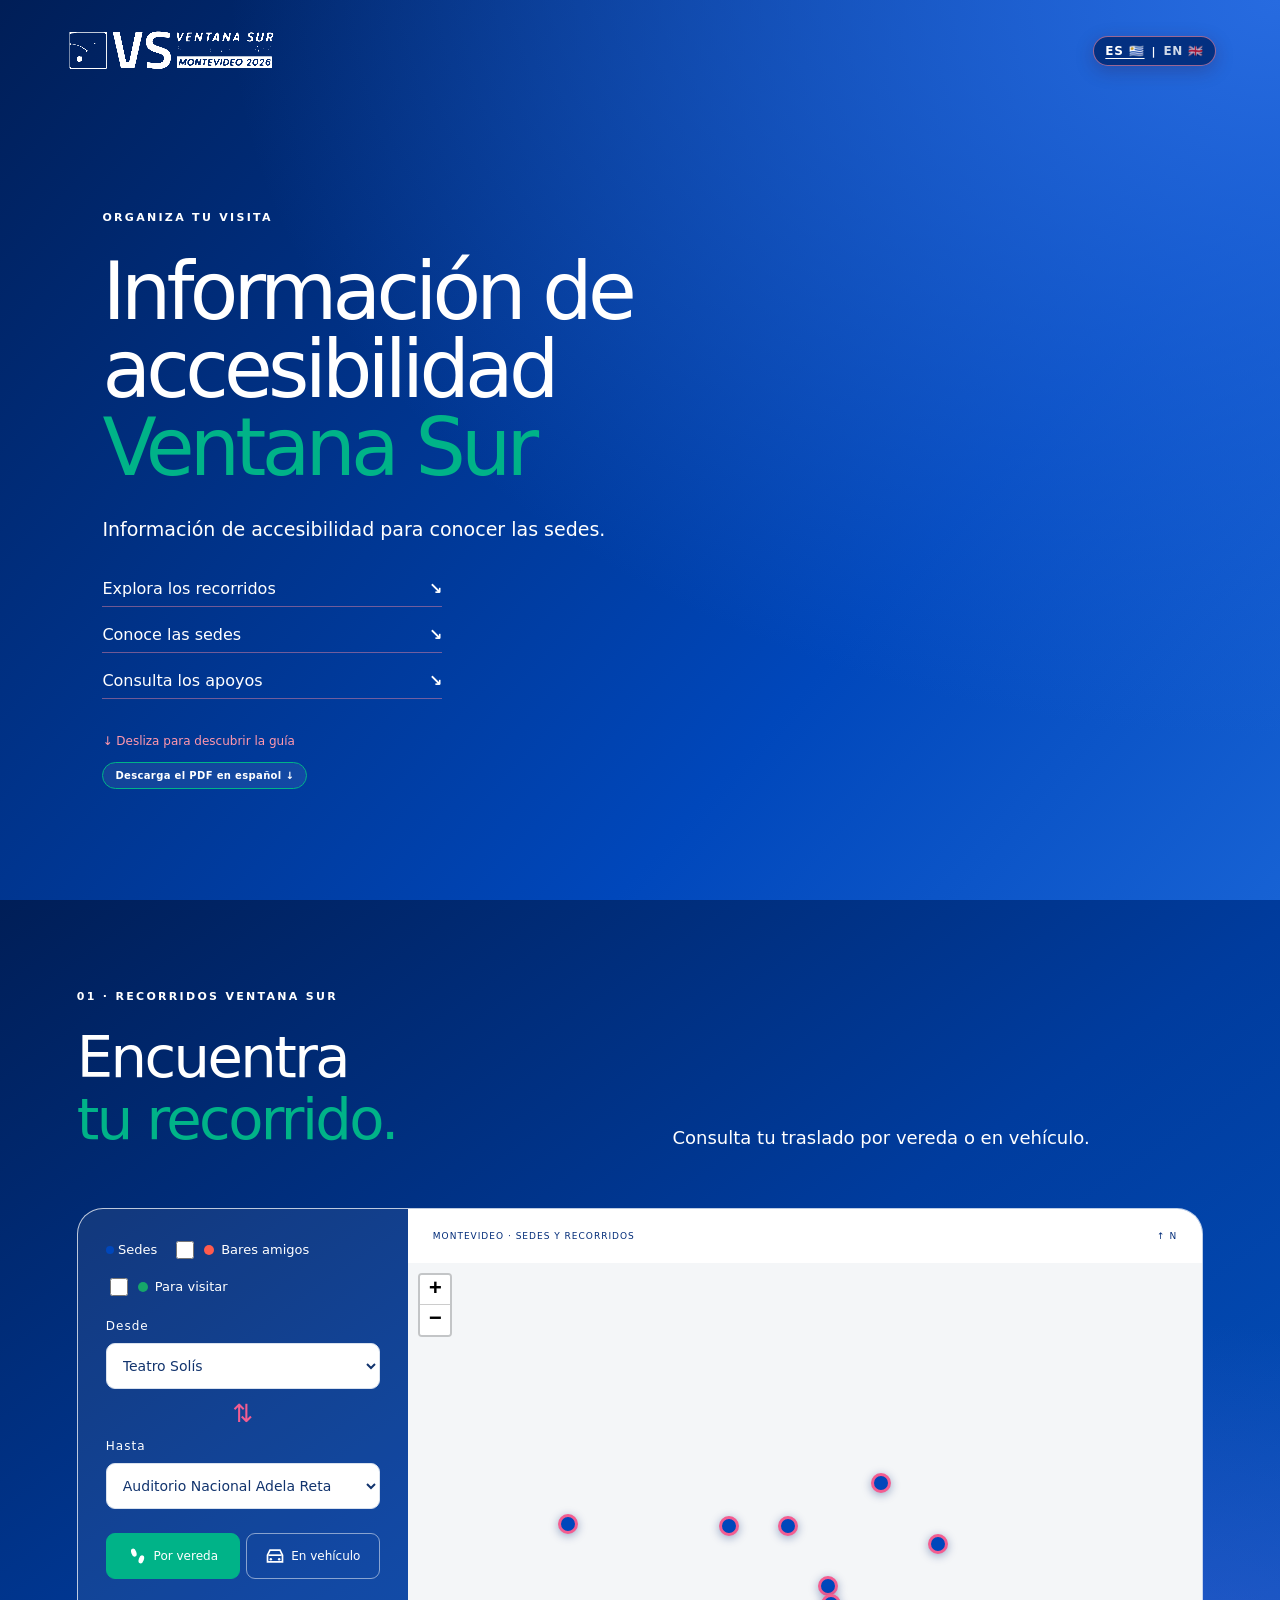
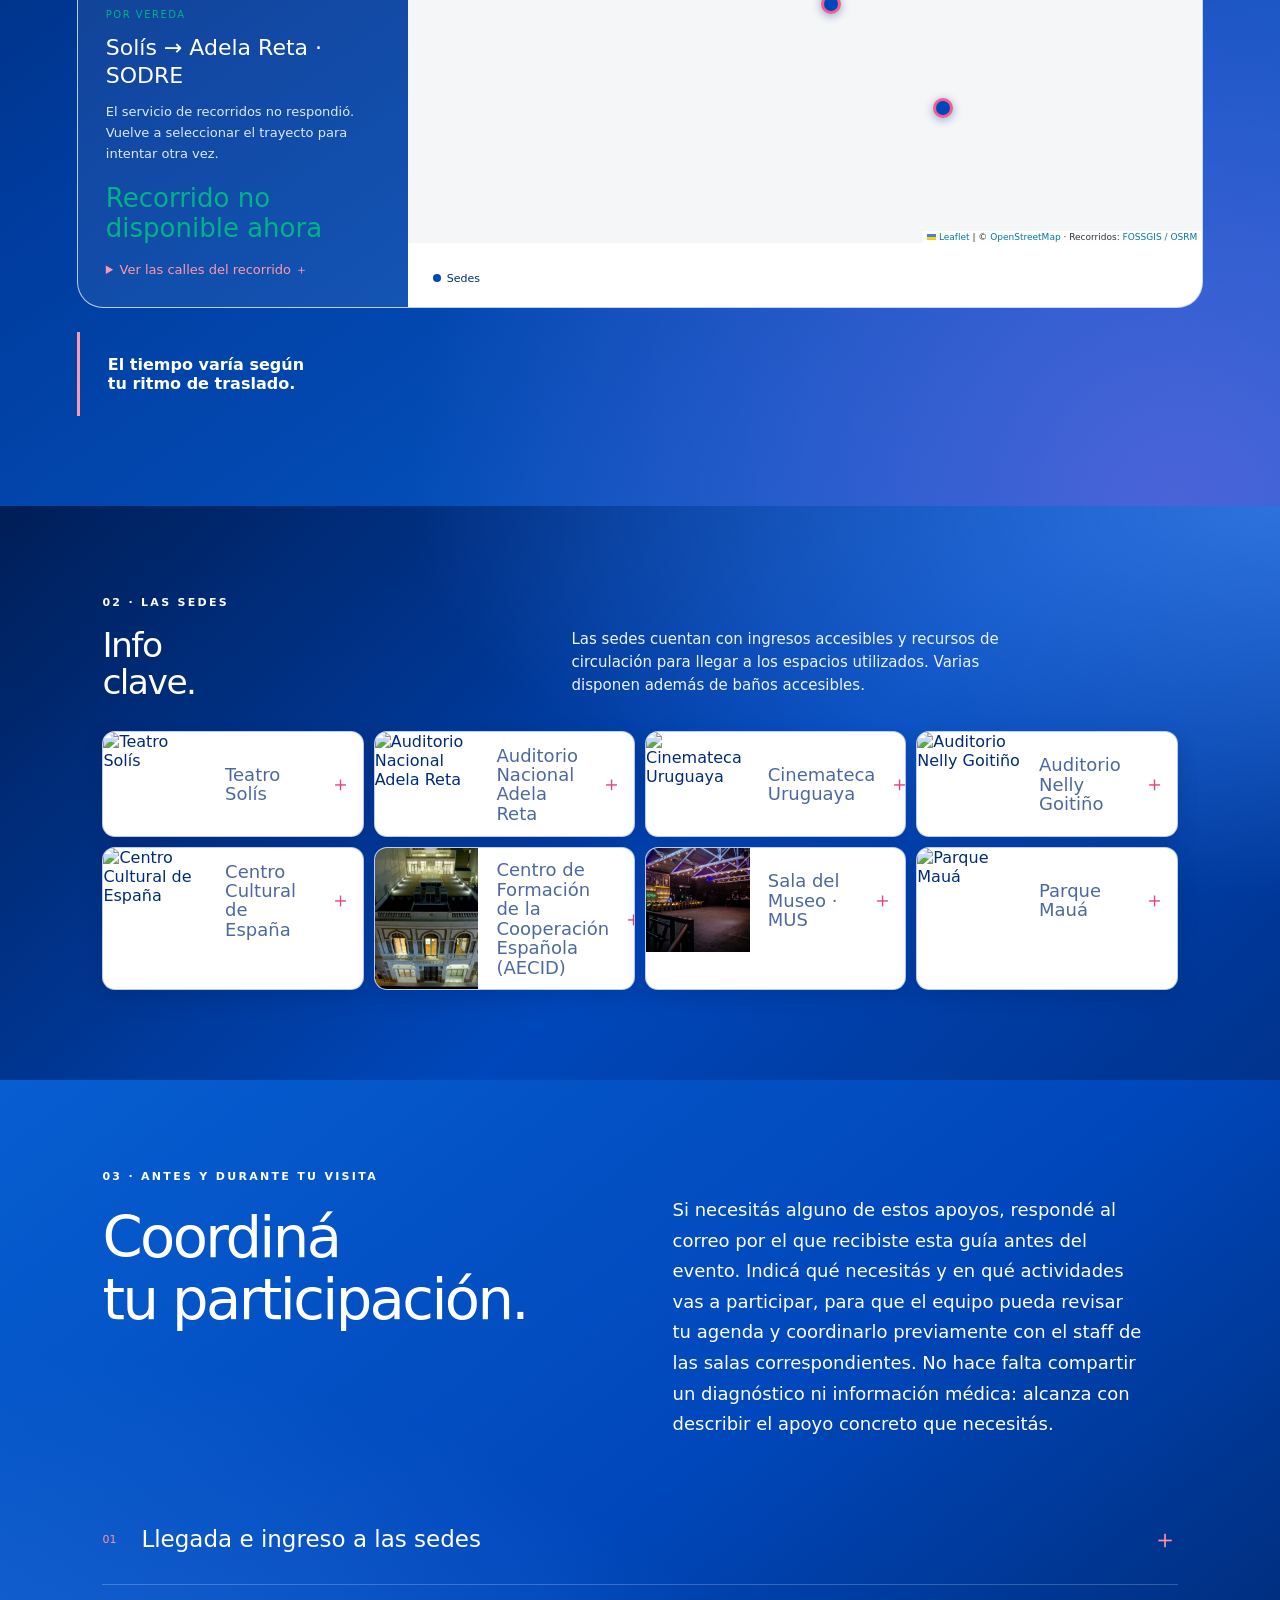
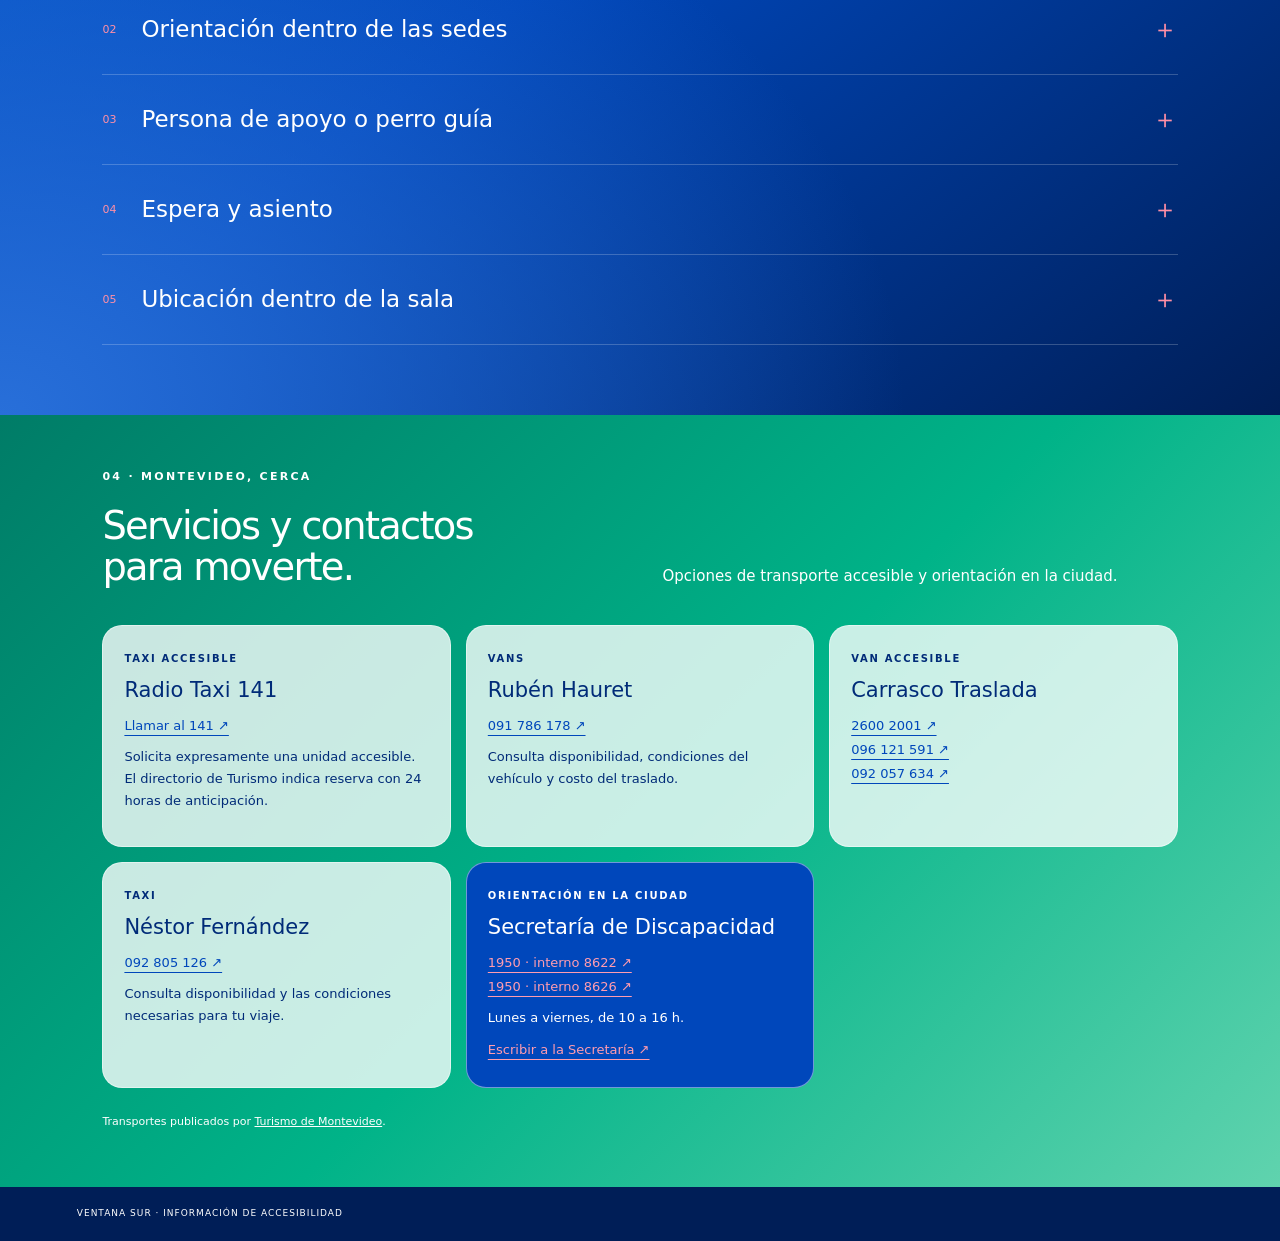
==== commit 7a42839d: "Ajustar instrucción de respuesta por correo" ====
--- a/index.html
+++ b/index.html
@@ -2,5 +2,5 @@
 <main><section class="hero" id="inicio"><div class="hero-copy"><span class="eyebrow">ORGANIZA TU VISITA</span><h1>Información de accesibilidad<br><em>Ventana Sur</em></h1><p>Información de accesibilidad para conocer las sedes.</p><div class="jump"><a href="#recorridos">Explora los recorridos <b>↘</b></a><a href="#sedes">Conoce las sedes <b>↘</b></a><a href="#apoyos">Consulta los apoyos <b>↘</b></a></div><span class="scroll">↓ Desliza para descubrir la guía</span></div><div class="hero-art symbol-art" aria-hidden="true"><svg viewBox="130 120 640 610"><defs><filter id="symbol-halo" x="-50%" y="-50%" width="200%" height="200%"><feGaussianBlur stdDeviation="7"/></filter></defs><g class="symbol-piece" style="animation-name:symbol-0"><g class="symbol-halo"><circle cx="450" cy="260" r="54"/></g><g class="symbol-line"><circle cx="450" cy="260" r="54"/></g></g><g class="symbol-piece" style="animation-name:symbol-1"><g class="symbol-halo"><path d="M242 344Q450 470 658 344"/></g><g class="symbol-line"><path d="M242 344Q450 470 658 344"/></g></g><g class="symbol-piece" style="animation-name:symbol-2"><g class="symbol-halo"><circle cx="222" cy="333" r="23"/></g><g class="symbol-line"><circle cx="222" cy="333" r="23"/></g></g><g class="symbol-piece" style="animation-name:symbol-3"><g class="symbol-halo"><circle cx="678" cy="333" r="23"/></g><g class="symbol-line"><circle cx="678" cy="333" r="23"/></g></g><g class="symbol-piece" style="animation-name:symbol-4"><g class="symbol-halo"><path d="M327 590L450 412L573 590"/></g><g class="symbol-line"><path d="M327 590L450 412L573 590"/></g></g><g class="symbol-piece" style="animation-name:symbol-5"><g class="symbol-halo"><circle cx="327" cy="613" r="23"/></g><g class="symbol-line"><circle cx="327" cy="613" r="23"/></g></g><g class="symbol-piece" style="animation-name:symbol-6"><g class="symbol-halo"><circle cx="573" cy="613" r="23"/></g><g class="symbol-line"><circle cx="573" cy="613" r="23"/></g></g><g class="symbol-piece" style="animation-name:symbol-7"><g class="symbol-halo"><path d="M240 281A243 243 0 0 1 660 281"/></g><g class="symbol-line"><path d="M240 281A243 243 0 0 1 660 281"/></g></g><g class="symbol-piece" style="animation-name:symbol-8"><g class="symbol-halo"><path d="M687 383Q692 507 612 570"/></g><g class="symbol-line"><path d="M687 383Q692 507 612 570"/></g></g><g class="symbol-piece" style="animation-name:symbol-9"><g class="symbol-halo"><path d="M533 637Q450 676 367 637"/></g><g class="symbol-line"><path d="M533 637Q450 676 367 637"/></g></g><g class="symbol-piece" style="animation-name:symbol-10"><g class="symbol-halo"><path d="M288 570Q208 507 213 383"/></g><g class="symbol-line"><path d="M288 570Q208 507 213 383"/></g></g><g class="symbol-piece" style="animation-name:symbol-11"><circle cx="222" cy="333" r="20" fill="#ffe8b8" opacity=".25" filter="url(#symbol-halo)"/><circle cx="222" cy="333" r="6" fill="#fff1c8"/></g><g class="symbol-piece" style="animation-name:symbol-12"><circle cx="678" cy="333" r="20" fill="#ffe8b8" opacity=".25" filter="url(#symbol-halo)"/><circle cx="678" cy="333" r="6" fill="#fff1c8"/></g><g class="symbol-piece" style="animation-name:symbol-13"><circle cx="327" cy="613" r="20" fill="#ffe8b8" opacity=".25" filter="url(#symbol-halo)"/><circle cx="327" cy="613" r="6" fill="#fff1c8"/></g><g class="symbol-piece" style="animation-name:symbol-14"><circle cx="573" cy="613" r="20" fill="#ffe8b8" opacity=".25" filter="url(#symbol-halo)"/><circle cx="573" cy="613" r="6" fill="#fff1c8"/></g></svg></div></section>
 <section class="routes" id="recorridos"><div class="section-top reveal"><span class="eyebrow">01 · RECORRIDOS VENTANA SUR</span><h2>Encuentra<br><em>tu recorrido.</em></h2><p>Consulta tu traslado por vereda o en vehículo.</p></div><div class="map-layout reveal"><div class="planner"><div class="map-filters"><span><i class="venue-dot"></i> Sedes</span><label><input type="checkbox" id="show-bars"><i class="bar-dot"></i> Bares amigos</label><label><input type="checkbox" id="show-visits"><i class="visit-dot"></i> Para visitar</label></div><label for="origin">Desde</label><select id="origin"></select><button class="swap" id="swap" aria-label="Intercambiar origen y destino">⇅</button><label for="destination">Hasta</label><select id="destination"></select><div class="modes" role="group" aria-label="Forma de traslado"><button class="selected" id="walking" aria-pressed="true"><svg viewBox="0 0 24 24" aria-hidden="true"><ellipse cx="7" cy="8" rx="3" ry="5" transform="rotate(-20 7 8)"/><ellipse cx="16" cy="16" rx="3" ry="5" transform="rotate(20 16 16)"/></svg>Por vereda</button><button id="driving" aria-pressed="false"><svg viewBox="0 0 24 24" aria-hidden="true"><path d="M3 11L6 5H18L21 11V19H3Z" fill="none" stroke="currentColor" stroke-width="2"/><path d="M4 11H20" stroke="currentColor" stroke-width="2"/><circle cx="7" cy="16" r="1.5"/><circle cx="17" cy="16" r="1.5"/></svg>En vehículo</button></div><div class="result" aria-live="polite"><span class="mini" id="mode-label">POR VEREDA</span><h3 id="route-title"></h3><p id="route-description"></p><strong id="route-distance"></strong><span id="route-time"></span><small id="route-caveat"></small><details class="route-streets"><summary>Ver las calles del recorrido ＋</summary><p id="route-streets"></p></details></div></div><div class="map"><div class="map-heading"><span>MONTEVIDEO · SEDES Y RECORRIDOS</span><span>↑ N</span></div><div id="street-map" aria-label="Mapa de calles y recorridos entre sedes, bares amigos y lugares para visitar"></div><div class="map-bottom"><span><i class="venue-dot"></i> Sedes</span></div></div></div><div class="tourism-note"><strong>Bus turístico</strong><p>Para participar, inscribite en el stand de Turismo de la Intendencia de Montevideo.</p></div><div class="route-care reveal"><strong>El tiempo varía según tu ritmo de traslado.</strong></div></section>
 <section class="venues" id="sedes"><div class="section-top reveal"><span class="eyebrow">02 · LAS SEDES</span><h2>Info<br><em>clave.</em></h2><p>Las sedes cuentan con ingresos accesibles y recursos de circulación para llegar a los espacios utilizados. Varias disponen además de baños accesibles.</p></div><div id="venue-cards" class="venue-cards"></div></section>
-<section class="support" id="apoyos"><div class="section-top reveal"><span class="eyebrow">03 · ANTES Y DURANTE TU VISITA</span><h2>Coordiná<br><em>tu participación.</em></h2><p>Si necesitás alguno de estos apoyos, respondé este correo antes del evento. Indicá qué necesitás y en qué actividades vas a participar, para que el equipo pueda revisar tu agenda y coordinarlo previamente con el staff de las salas correspondientes. No hace falta compartir un diagnóstico ni información médica: alcanza con describir el apoyo concreto que necesitás.</p></div><div class="support-grid"><details class="reveal"><summary><span>01</span>Llegada e ingreso a las sedes <b>＋</b></summary><p>Si tenés dificultad para desplazarte desde el punto de llegada hasta el ingreso, avisalo al responder el correo para que el equipo pueda prever asistencia y orientarte hacia el acceso correspondiente. <a href="#sedes">Ver la información de las sedes ↓</a></p></details><details class="reveal"><summary><span>02</span>Orientación dentro de las sedes <b>＋</b></summary><p>El staff de sala puede orientarte para llegar a la actividad, ubicar ascensores, baños accesibles y otros servicios, o acompañarte en el recorrido cuando haya sido coordinado previamente.</p></details><details class="reveal"><summary><span>03</span>Persona de apoyo o perro guía <b>＋</b></summary><p>Si para participar necesitás asistir con una persona de apoyo o perro guía, indicalo al responder el correo. El equipo revisará la información necesaria y coordinará las condiciones de acceso correspondientes.</p></details><details class="reveal"><summary><span>04</span>Espera y asiento <b>＋</b></summary><p>Si necesitás un asiento durante la espera o evitar permanecer de pie por períodos prolongados, informalo previamente y recordáselo al staff de sala al llegar.</p></details><details class="reveal"><summary><span>05</span>Ubicación dentro de la sala <b>＋</b></summary><p>Si necesitás una ubicación determinada para seguir la actividad, comunicalo al responder el correo. La asignación se coordinará según las características de la sala, la actividad y la disponibilidad.</p></details></div></section>
+<section class="support" id="apoyos"><div class="section-top reveal"><span class="eyebrow">03 · ANTES Y DURANTE TU VISITA</span><h2>Coordiná<br><em>tu participación.</em></h2><p>Si necesitás alguno de estos apoyos, respondé al correo por el que recibiste esta guía antes del evento. Indicá qué necesitás y en qué actividades vas a participar, para que el equipo pueda revisar tu agenda y coordinarlo previamente con el staff de las salas correspondientes. No hace falta compartir un diagnóstico ni información médica: alcanza con describir el apoyo concreto que necesitás.</p></div><div class="support-grid"><details class="reveal"><summary><span>01</span>Llegada e ingreso a las sedes <b>＋</b></summary><p>Si tenés dificultad para desplazarte desde el punto de llegada hasta el ingreso, avisalo al responder el correo para que el equipo pueda prever asistencia y orientarte hacia el acceso correspondiente. <a href="#sedes">Ver la información de las sedes ↓</a></p></details><details class="reveal"><summary><span>02</span>Orientación dentro de las sedes <b>＋</b></summary><p>El staff de sala puede orientarte para llegar a la actividad, ubicar ascensores, baños accesibles y otros servicios, o acompañarte en el recorrido cuando haya sido coordinado previamente.</p></details><details class="reveal"><summary><span>03</span>Persona de apoyo o perro guía <b>＋</b></summary><p>Si para participar necesitás asistir con una persona de apoyo o perro guía, indicalo al responder el correo. El equipo revisará la información necesaria y coordinará las condiciones de acceso correspondientes.</p></details><details class="reveal"><summary><span>04</span>Espera y asiento <b>＋</b></summary><p>Si necesitás un asiento durante la espera o evitar permanecer de pie por períodos prolongados, informalo previamente y recordáselo al staff de sala al llegar.</p></details><details class="reveal"><summary><span>05</span>Ubicación dentro de la sala <b>＋</b></summary><p>Si necesitás una ubicación determinada para seguir la actividad, comunicalo al responder el correo. La asignación se coordinará según las características de la sala, la actividad y la disponibilidad.</p></details></div></section>
 <section class="city-services" id="contactos"><div class="section-top reveal"><span class="eyebrow">04 · MONTEVIDEO, CERCA</span><h2>Servicios y contactos<br><em>para moverte.</em></h2><p>Opciones de transporte accesible y orientación en la ciudad.</p></div><div class="contact-grid"><article><span class="contact-kind">TAXI ACCESIBLE</span><h3>Radio Taxi 141</h3><a href="tel:141">Llamar al 141 ↗</a><p>Solicita expresamente una unidad accesible. El directorio de Turismo indica reserva con 24 horas de anticipación.</p></article><article><span class="contact-kind">VANS</span><h3>Rubén Hauret</h3><a href="tel:+59891786178">091 786 178 ↗</a><p>Consulta disponibilidad, condiciones del vehículo y costo del traslado.</p></article><article><span class="contact-kind">VAN ACCESIBLE</span><h3>Carrasco Traslada</h3><a href="tel:+59826002001">2600 2001 ↗</a><a href="tel:+59896121591">096 121 591 ↗</a><a href="tel:+59892057634">092 057 634 ↗</a></article><article><span class="contact-kind">TAXI</span><h3>Néstor Fernández</h3><a href="tel:+59892805126">092 805 126 ↗</a><p>Consulta disponibilidad y las condiciones necesarias para tu viaje.</p></article><article class="city-help"><span class="contact-kind">ORIENTACIÓN EN LA CIUDAD</span><h3>Secretaría de Discapacidad</h3><a href="tel:1950">1950 · interno 8622 ↗</a><a href="tel:1950">1950 · interno 8626 ↗</a><p>Lunes a viernes, de 10 a 16 h.</p><a href="mailto:secretaria.discapacidad@imm.gub.uy">Escribir a la Secretaría ↗</a></article></div><p class="contact-source">Transportes publicados por <a href="https://www.descubrimontevideo.uy/ofertas-de-unidades-de-transporte-accesibles-privadas-en-la-ciudad" target="_blank" rel="noopener">Turismo de Montevideo</a>.</p></section></main><footer><span>VENTANA SUR · INFORMACIÓN DE ACCESIBILIDAD</span></footer><script src="vendor/leaflet.js"></script><script src="access.js?v=20261112bilingual"></script></html>
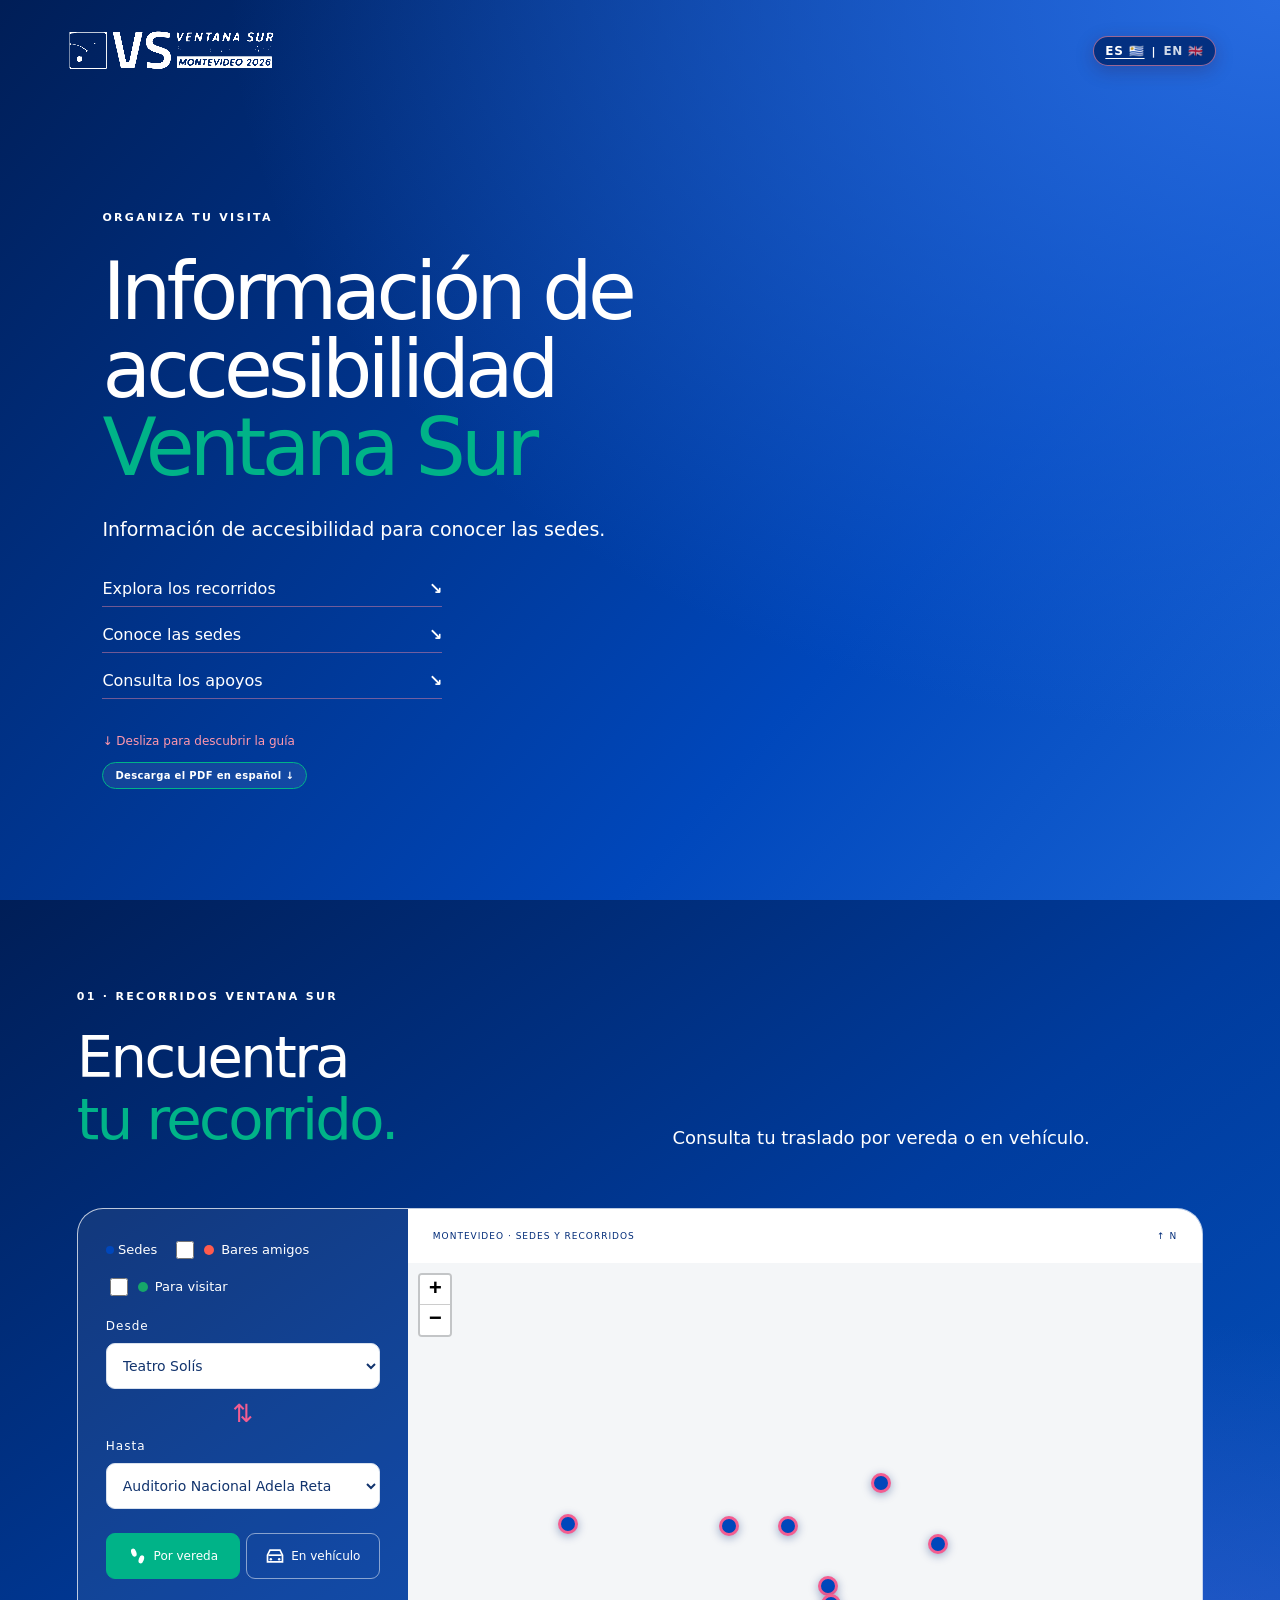
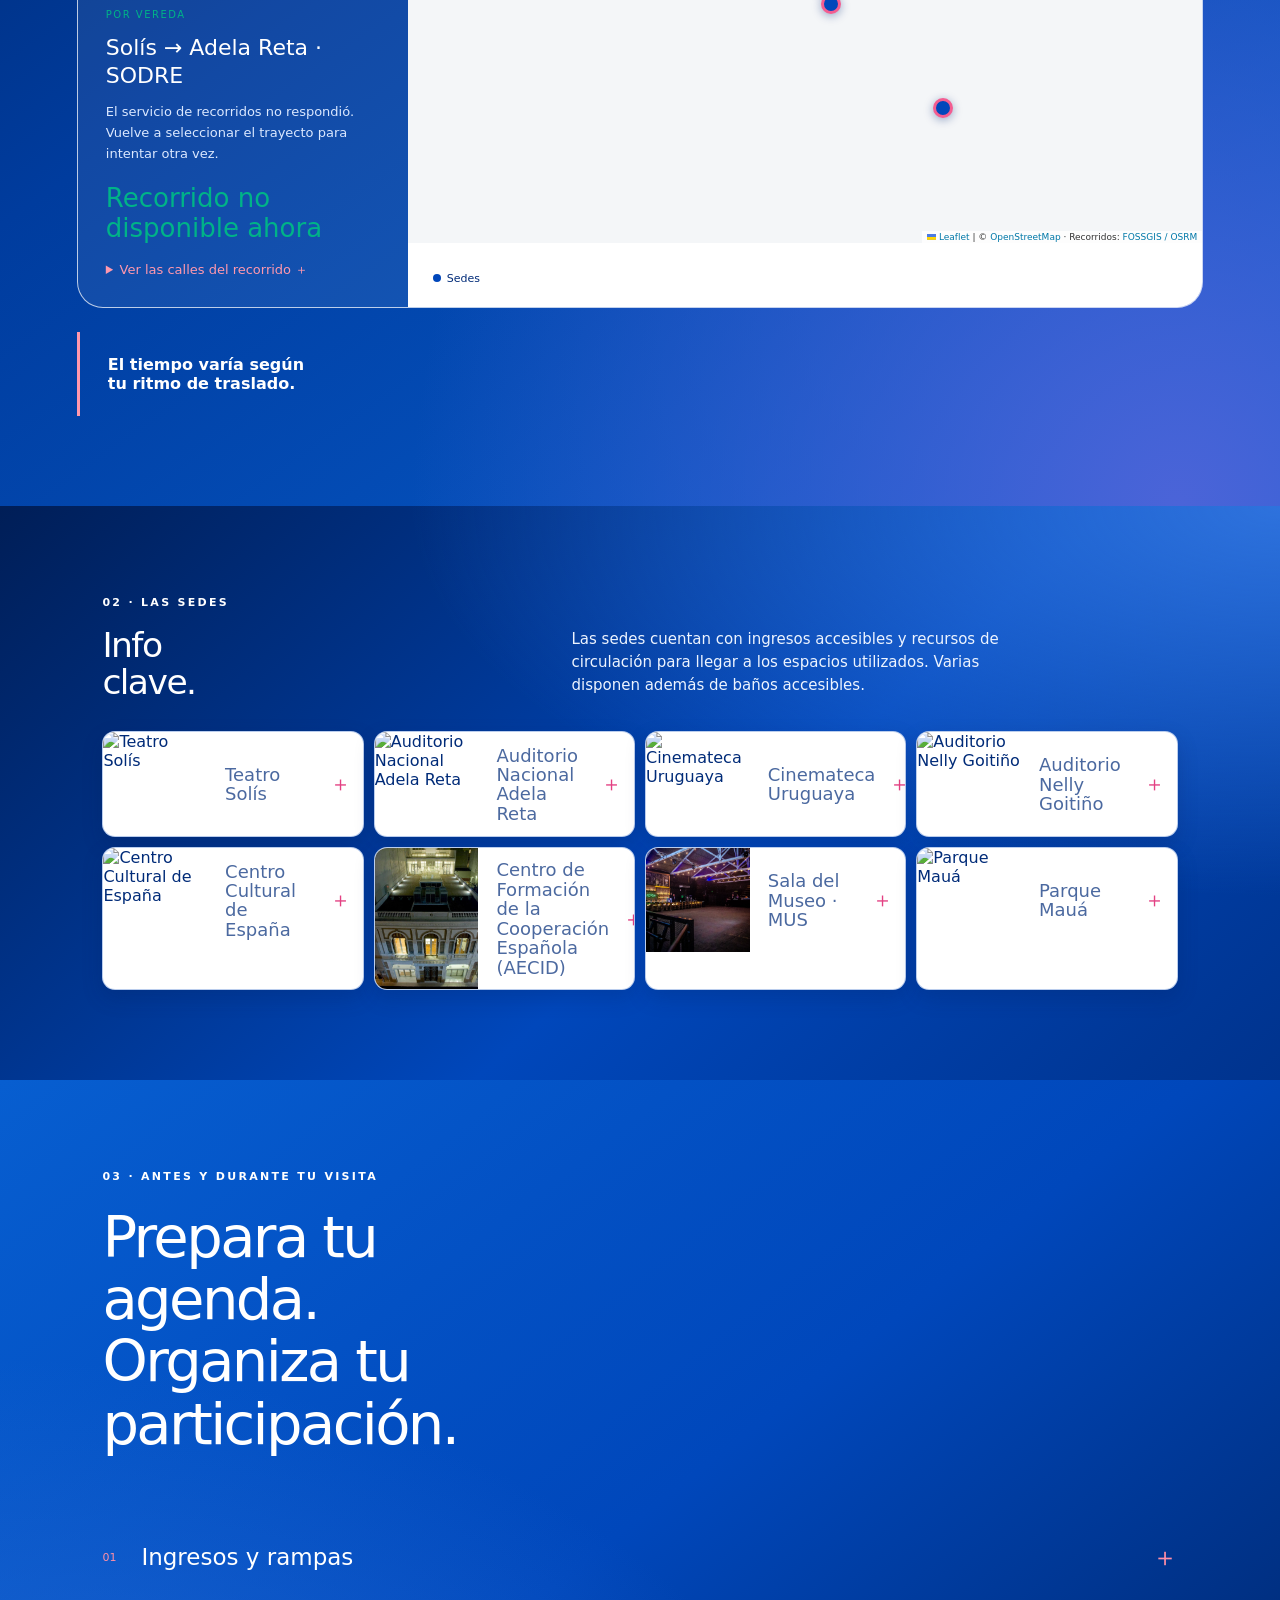
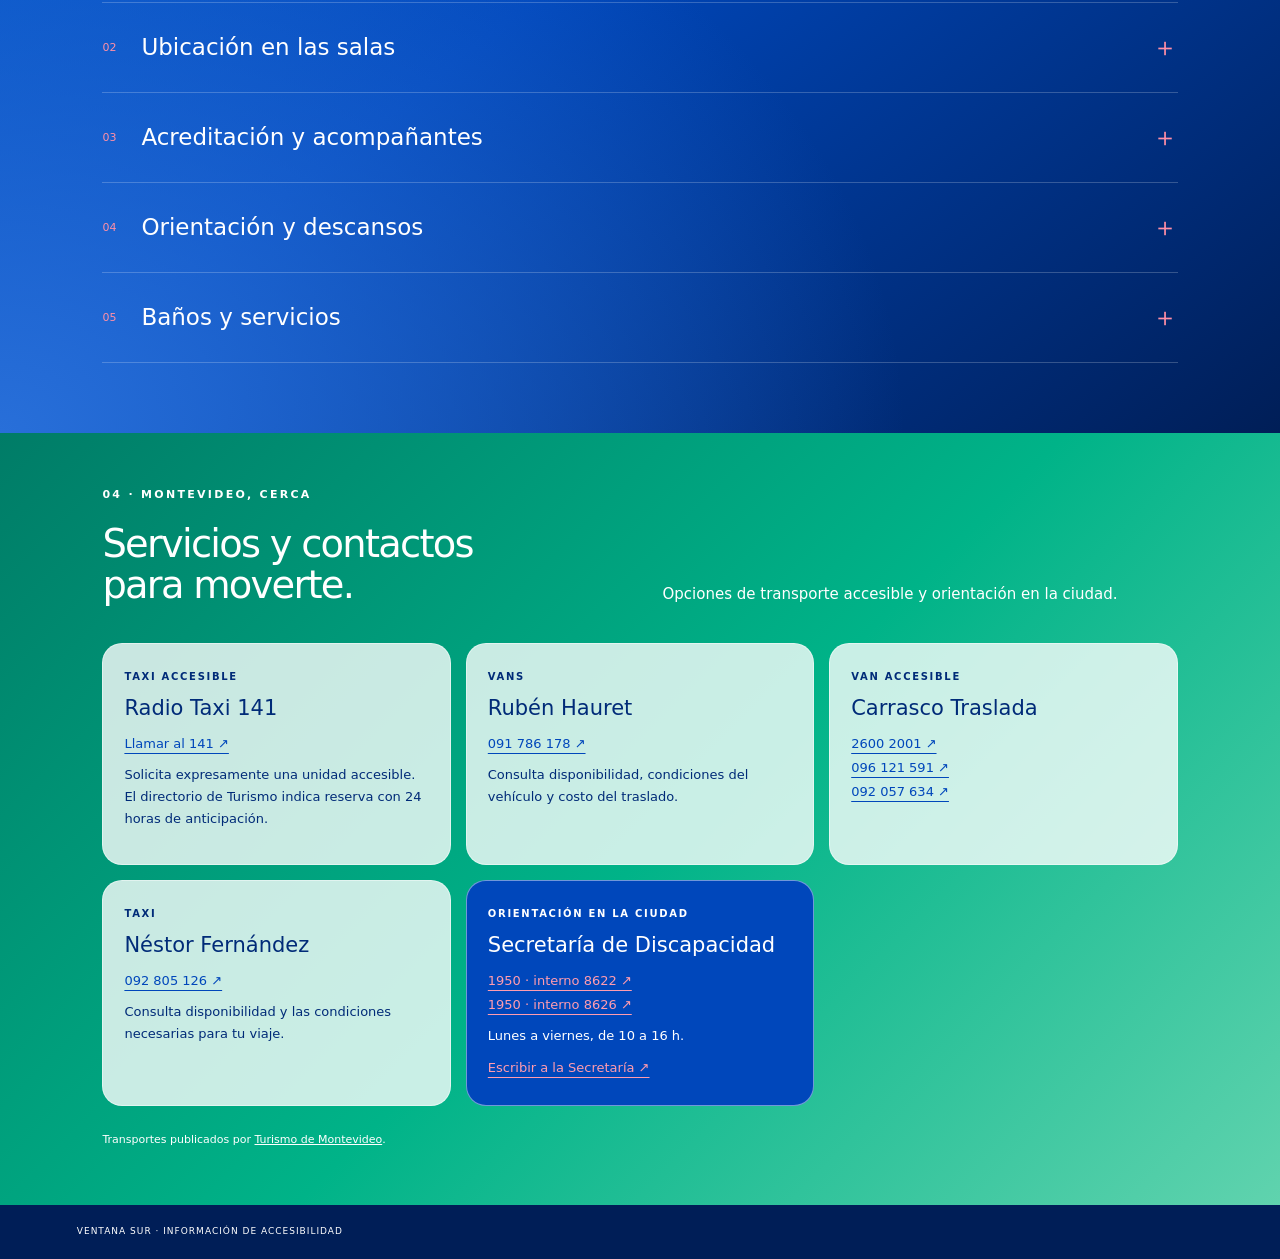
==== commit 0904575c: "Restaurar texto aprobado de accesibilidad" ====
--- a/index.html
+++ b/index.html
@@ -2,5 +2,4 @@
 <main><section class="hero" id="inicio"><div class="hero-copy"><span class="eyebrow">ORGANIZA TU VISITA</span><h1>Información de accesibilidad<br><em>Ventana Sur</em></h1><p>Información de accesibilidad para conocer las sedes.</p><div class="jump"><a href="#recorridos">Explora los recorridos <b>↘</b></a><a href="#sedes">Conoce las sedes <b>↘</b></a><a href="#apoyos">Consulta los apoyos <b>↘</b></a></div><span class="scroll">↓ Desliza para descubrir la guía</span></div><div class="hero-art symbol-art" aria-hidden="true"><svg viewBox="130 120 640 610"><defs><filter id="symbol-halo" x="-50%" y="-50%" width="200%" height="200%"><feGaussianBlur stdDeviation="7"/></filter></defs><g class="symbol-piece" style="animation-name:symbol-0"><g class="symbol-halo"><circle cx="450" cy="260" r="54"/></g><g class="symbol-line"><circle cx="450" cy="260" r="54"/></g></g><g class="symbol-piece" style="animation-name:symbol-1"><g class="symbol-halo"><path d="M242 344Q450 470 658 344"/></g><g class="symbol-line"><path d="M242 344Q450 470 658 344"/></g></g><g class="symbol-piece" style="animation-name:symbol-2"><g class="symbol-halo"><circle cx="222" cy="333" r="23"/></g><g class="symbol-line"><circle cx="222" cy="333" r="23"/></g></g><g class="symbol-piece" style="animation-name:symbol-3"><g class="symbol-halo"><circle cx="678" cy="333" r="23"/></g><g class="symbol-line"><circle cx="678" cy="333" r="23"/></g></g><g class="symbol-piece" style="animation-name:symbol-4"><g class="symbol-halo"><path d="M327 590L450 412L573 590"/></g><g class="symbol-line"><path d="M327 590L450 412L573 590"/></g></g><g class="symbol-piece" style="animation-name:symbol-5"><g class="symbol-halo"><circle cx="327" cy="613" r="23"/></g><g class="symbol-line"><circle cx="327" cy="613" r="23"/></g></g><g class="symbol-piece" style="animation-name:symbol-6"><g class="symbol-halo"><circle cx="573" cy="613" r="23"/></g><g class="symbol-line"><circle cx="573" cy="613" r="23"/></g></g><g class="symbol-piece" style="animation-name:symbol-7"><g class="symbol-halo"><path d="M240 281A243 243 0 0 1 660 281"/></g><g class="symbol-line"><path d="M240 281A243 243 0 0 1 660 281"/></g></g><g class="symbol-piece" style="animation-name:symbol-8"><g class="symbol-halo"><path d="M687 383Q692 507 612 570"/></g><g class="symbol-line"><path d="M687 383Q692 507 612 570"/></g></g><g class="symbol-piece" style="animation-name:symbol-9"><g class="symbol-halo"><path d="M533 637Q450 676 367 637"/></g><g class="symbol-line"><path d="M533 637Q450 676 367 637"/></g></g><g class="symbol-piece" style="animation-name:symbol-10"><g class="symbol-halo"><path d="M288 570Q208 507 213 383"/></g><g class="symbol-line"><path d="M288 570Q208 507 213 383"/></g></g><g class="symbol-piece" style="animation-name:symbol-11"><circle cx="222" cy="333" r="20" fill="#ffe8b8" opacity=".25" filter="url(#symbol-halo)"/><circle cx="222" cy="333" r="6" fill="#fff1c8"/></g><g class="symbol-piece" style="animation-name:symbol-12"><circle cx="678" cy="333" r="20" fill="#ffe8b8" opacity=".25" filter="url(#symbol-halo)"/><circle cx="678" cy="333" r="6" fill="#fff1c8"/></g><g class="symbol-piece" style="animation-name:symbol-13"><circle cx="327" cy="613" r="20" fill="#ffe8b8" opacity=".25" filter="url(#symbol-halo)"/><circle cx="327" cy="613" r="6" fill="#fff1c8"/></g><g class="symbol-piece" style="animation-name:symbol-14"><circle cx="573" cy="613" r="20" fill="#ffe8b8" opacity=".25" filter="url(#symbol-halo)"/><circle cx="573" cy="613" r="6" fill="#fff1c8"/></g></svg></div></section>
 <section class="routes" id="recorridos"><div class="section-top reveal"><span class="eyebrow">01 · RECORRIDOS VENTANA SUR</span><h2>Encuentra<br><em>tu recorrido.</em></h2><p>Consulta tu traslado por vereda o en vehículo.</p></div><div class="map-layout reveal"><div class="planner"><div class="map-filters"><span><i class="venue-dot"></i> Sedes</span><label><input type="checkbox" id="show-bars"><i class="bar-dot"></i> Bares amigos</label><label><input type="checkbox" id="show-visits"><i class="visit-dot"></i> Para visitar</label></div><label for="origin">Desde</label><select id="origin"></select><button class="swap" id="swap" aria-label="Intercambiar origen y destino">⇅</button><label for="destination">Hasta</label><select id="destination"></select><div class="modes" role="group" aria-label="Forma de traslado"><button class="selected" id="walking" aria-pressed="true"><svg viewBox="0 0 24 24" aria-hidden="true"><ellipse cx="7" cy="8" rx="3" ry="5" transform="rotate(-20 7 8)"/><ellipse cx="16" cy="16" rx="3" ry="5" transform="rotate(20 16 16)"/></svg>Por vereda</button><button id="driving" aria-pressed="false"><svg viewBox="0 0 24 24" aria-hidden="true"><path d="M3 11L6 5H18L21 11V19H3Z" fill="none" stroke="currentColor" stroke-width="2"/><path d="M4 11H20" stroke="currentColor" stroke-width="2"/><circle cx="7" cy="16" r="1.5"/><circle cx="17" cy="16" r="1.5"/></svg>En vehículo</button></div><div class="result" aria-live="polite"><span class="mini" id="mode-label">POR VEREDA</span><h3 id="route-title"></h3><p id="route-description"></p><strong id="route-distance"></strong><span id="route-time"></span><small id="route-caveat"></small><details class="route-streets"><summary>Ver las calles del recorrido ＋</summary><p id="route-streets"></p></details></div></div><div class="map"><div class="map-heading"><span>MONTEVIDEO · SEDES Y RECORRIDOS</span><span>↑ N</span></div><div id="street-map" aria-label="Mapa de calles y recorridos entre sedes, bares amigos y lugares para visitar"></div><div class="map-bottom"><span><i class="venue-dot"></i> Sedes</span></div></div></div><div class="tourism-note"><strong>Bus turístico</strong><p>Para participar, inscribite en el stand de Turismo de la Intendencia de Montevideo.</p></div><div class="route-care reveal"><strong>El tiempo varía según tu ritmo de traslado.</strong></div></section>
 <section class="venues" id="sedes"><div class="section-top reveal"><span class="eyebrow">02 · LAS SEDES</span><h2>Info<br><em>clave.</em></h2><p>Las sedes cuentan con ingresos accesibles y recursos de circulación para llegar a los espacios utilizados. Varias disponen además de baños accesibles.</p></div><div id="venue-cards" class="venue-cards"></div></section>
-<section class="support" id="apoyos"><div class="section-top reveal"><span class="eyebrow">03 · ANTES Y DURANTE TU VISITA</span><h2>Coordiná<br><em>tu participación.</em></h2><p>Si necesitás alguno de estos apoyos, respondé al correo por el que recibiste esta guía antes del evento. Indicá qué necesitás y en qué actividades vas a participar, para que el equipo pueda revisar tu agenda y coordinarlo previamente con el staff de las salas correspondientes. No hace falta compartir un diagnóstico ni información médica: alcanza con describir el apoyo concreto que necesitás.</p></div><div class="support-grid"><details class="reveal"><summary><span>01</span>Llegada e ingreso a las sedes <b>＋</b></summary><p>Si tenés dificultad para desplazarte desde el punto de llegada hasta el ingreso, avisalo al responder el correo para que el equipo pueda prever asistencia y orientarte hacia el acceso correspondiente. <a href="#sedes">Ver la información de las sedes ↓</a></p></details><details class="reveal"><summary><span>02</span>Orientación dentro de las sedes <b>＋</b></summary><p>El staff de sala puede orientarte para llegar a la actividad, ubicar ascensores, baños accesibles y otros servicios, o acompañarte en el recorrido cuando haya sido coordinado previamente.</p></details><details class="reveal"><summary><span>03</span>Persona de apoyo o perro guía <b>＋</b></summary><p>Si para participar necesitás asistir con una persona de apoyo o perro guía, indicalo al responder el correo. El equipo revisará la información necesaria y coordinará las condiciones de acceso correspondientes.</p></details><details class="reveal"><summary><span>04</span>Espera y asiento <b>＋</b></summary><p>Si necesitás un asiento durante la espera o evitar permanecer de pie por períodos prolongados, informalo previamente y recordáselo al staff de sala al llegar.</p></details><details class="reveal"><summary><span>05</span>Ubicación dentro de la sala <b>＋</b></summary><p>Si necesitás una ubicación determinada para seguir la actividad, comunicalo al responder el correo. La asignación se coordinará según las características de la sala, la actividad y la disponibilidad.</p></details></div></section>
-<section class="city-services" id="contactos"><div class="section-top reveal"><span class="eyebrow">04 · MONTEVIDEO, CERCA</span><h2>Servicios y contactos<br><em>para moverte.</em></h2><p>Opciones de transporte accesible y orientación en la ciudad.</p></div><div class="contact-grid"><article><span class="contact-kind">TAXI ACCESIBLE</span><h3>Radio Taxi 141</h3><a href="tel:141">Llamar al 141 ↗</a><p>Solicita expresamente una unidad accesible. El directorio de Turismo indica reserva con 24 horas de anticipación.</p></article><article><span class="contact-kind">VANS</span><h3>Rubén Hauret</h3><a href="tel:+59891786178">091 786 178 ↗</a><p>Consulta disponibilidad, condiciones del vehículo y costo del traslado.</p></article><article><span class="contact-kind">VAN ACCESIBLE</span><h3>Carrasco Traslada</h3><a href="tel:+59826002001">2600 2001 ↗</a><a href="tel:+59896121591">096 121 591 ↗</a><a href="tel:+59892057634">092 057 634 ↗</a></article><article><span class="contact-kind">TAXI</span><h3>Néstor Fernández</h3><a href="tel:+59892805126">092 805 126 ↗</a><p>Consulta disponibilidad y las condiciones necesarias para tu viaje.</p></article><article class="city-help"><span class="contact-kind">ORIENTACIÓN EN LA CIUDAD</span><h3>Secretaría de Discapacidad</h3><a href="tel:1950">1950 · interno 8622 ↗</a><a href="tel:1950">1950 · interno 8626 ↗</a><p>Lunes a viernes, de 10 a 16 h.</p><a href="mailto:secretaria.discapacidad@imm.gub.uy">Escribir a la Secretaría ↗</a></article></div><p class="contact-source">Transportes publicados por <a href="https://www.descubrimontevideo.uy/ofertas-de-unidades-de-transporte-accesibles-privadas-en-la-ciudad" target="_blank" rel="noopener">Turismo de Montevideo</a>.</p></section></main><footer><span>VENTANA SUR · INFORMACIÓN DE ACCESIBILIDAD</span></footer><script src="vendor/leaflet.js"></script><script src="access.js?v=20261112bilingual"></script></html>
+<section class="support" id="apoyos"><div class="section-top reveal"><span class="eyebrow">03 · ANTES Y DURANTE TU VISITA</span><h2>Prepara tu agenda.<br><em>Organiza tu participación.</em></h2></div><div class="support-grid"><details class="reveal"><summary><span>01</span>Ingresos y rampas <b>＋</b></summary><p>Revisa las fichas de las sedes para identificar los ingresos y las rampas. En los edificios con varias salas, la puerta de llegada puede cambiar según tu actividad. <a href="#sedes">Ver la información de las sedes ↓</a></p></details><details class="reveal"><summary><span>02</span>Ubicación en las salas <b>＋</b></summary><p>Si necesitas una ubicación específica, anticipa ese requerimiento a hospitalidad para tener prevista tu llegada y, en caso de corresponder, la ubicación de tu acompañante.</p></details><details class="reveal"><summary><span>03</span>Acreditación y acompañantes <b>＋</b></summary><p>Revisa las condiciones de tu tipo de acreditación. Si participas con una persona de apoyo, contacta a hospitalidad antes de llegar para coordinar su acceso.</p></details><details class="reveal"><summary><span>04</span>Orientación y descansos <b>＋</b></summary><p>Para encontrar tu sala o identificar el ingreso, pide orientación al personal de la sede. Puedes consultar por los puntos de ascenso y descenso cercanos.</p></details><details class="reveal"><summary><span>05</span>Baños y servicios <b>＋</b></summary><p>Las fichas de las sedes reúnen la información disponible sobre baños y servicios. <a href="#sedes">Consultar las sedes ↓</a></p></details></div></section><section class="city-services" id="contactos"><div class="section-top reveal"><span class="eyebrow">04 · MONTEVIDEO, CERCA</span><h2>Servicios y contactos<br><em>para moverte.</em></h2><p>Opciones de transporte accesible y orientación en la ciudad.</p></div><div class="contact-grid"><article><span class="contact-kind">TAXI ACCESIBLE</span><h3>Radio Taxi 141</h3><a href="tel:141">Llamar al 141 ↗</a><p>Solicita expresamente una unidad accesible. El directorio de Turismo indica reserva con 24 horas de anticipación.</p></article><article><span class="contact-kind">VANS</span><h3>Rubén Hauret</h3><a href="tel:+59891786178">091 786 178 ↗</a><p>Consulta disponibilidad, condiciones del vehículo y costo del traslado.</p></article><article><span class="contact-kind">VAN ACCESIBLE</span><h3>Carrasco Traslada</h3><a href="tel:+59826002001">2600 2001 ↗</a><a href="tel:+59896121591">096 121 591 ↗</a><a href="tel:+59892057634">092 057 634 ↗</a></article><article><span class="contact-kind">TAXI</span><h3>Néstor Fernández</h3><a href="tel:+59892805126">092 805 126 ↗</a><p>Consulta disponibilidad y las condiciones necesarias para tu viaje.</p></article><article class="city-help"><span class="contact-kind">ORIENTACIÓN EN LA CIUDAD</span><h3>Secretaría de Discapacidad</h3><a href="tel:1950">1950 · interno 8622 ↗</a><a href="tel:1950">1950 · interno 8626 ↗</a><p>Lunes a viernes, de 10 a 16 h.</p><a href="mailto:secretaria.discapacidad@imm.gub.uy">Escribir a la Secretaría ↗</a></article></div><p class="contact-source">Transportes publicados por <a href="https://www.descubrimontevideo.uy/ofertas-de-unidades-de-transporte-accesibles-privadas-en-la-ciudad" target="_blank" rel="noopener">Turismo de Montevideo</a>.</p></section></main><footer><span>VENTANA SUR · INFORMACIÓN DE ACCESIBILIDAD</span></footer><script src="vendor/leaflet.js"></script><script src="access.js?v=20261112bilingual"></script></html>
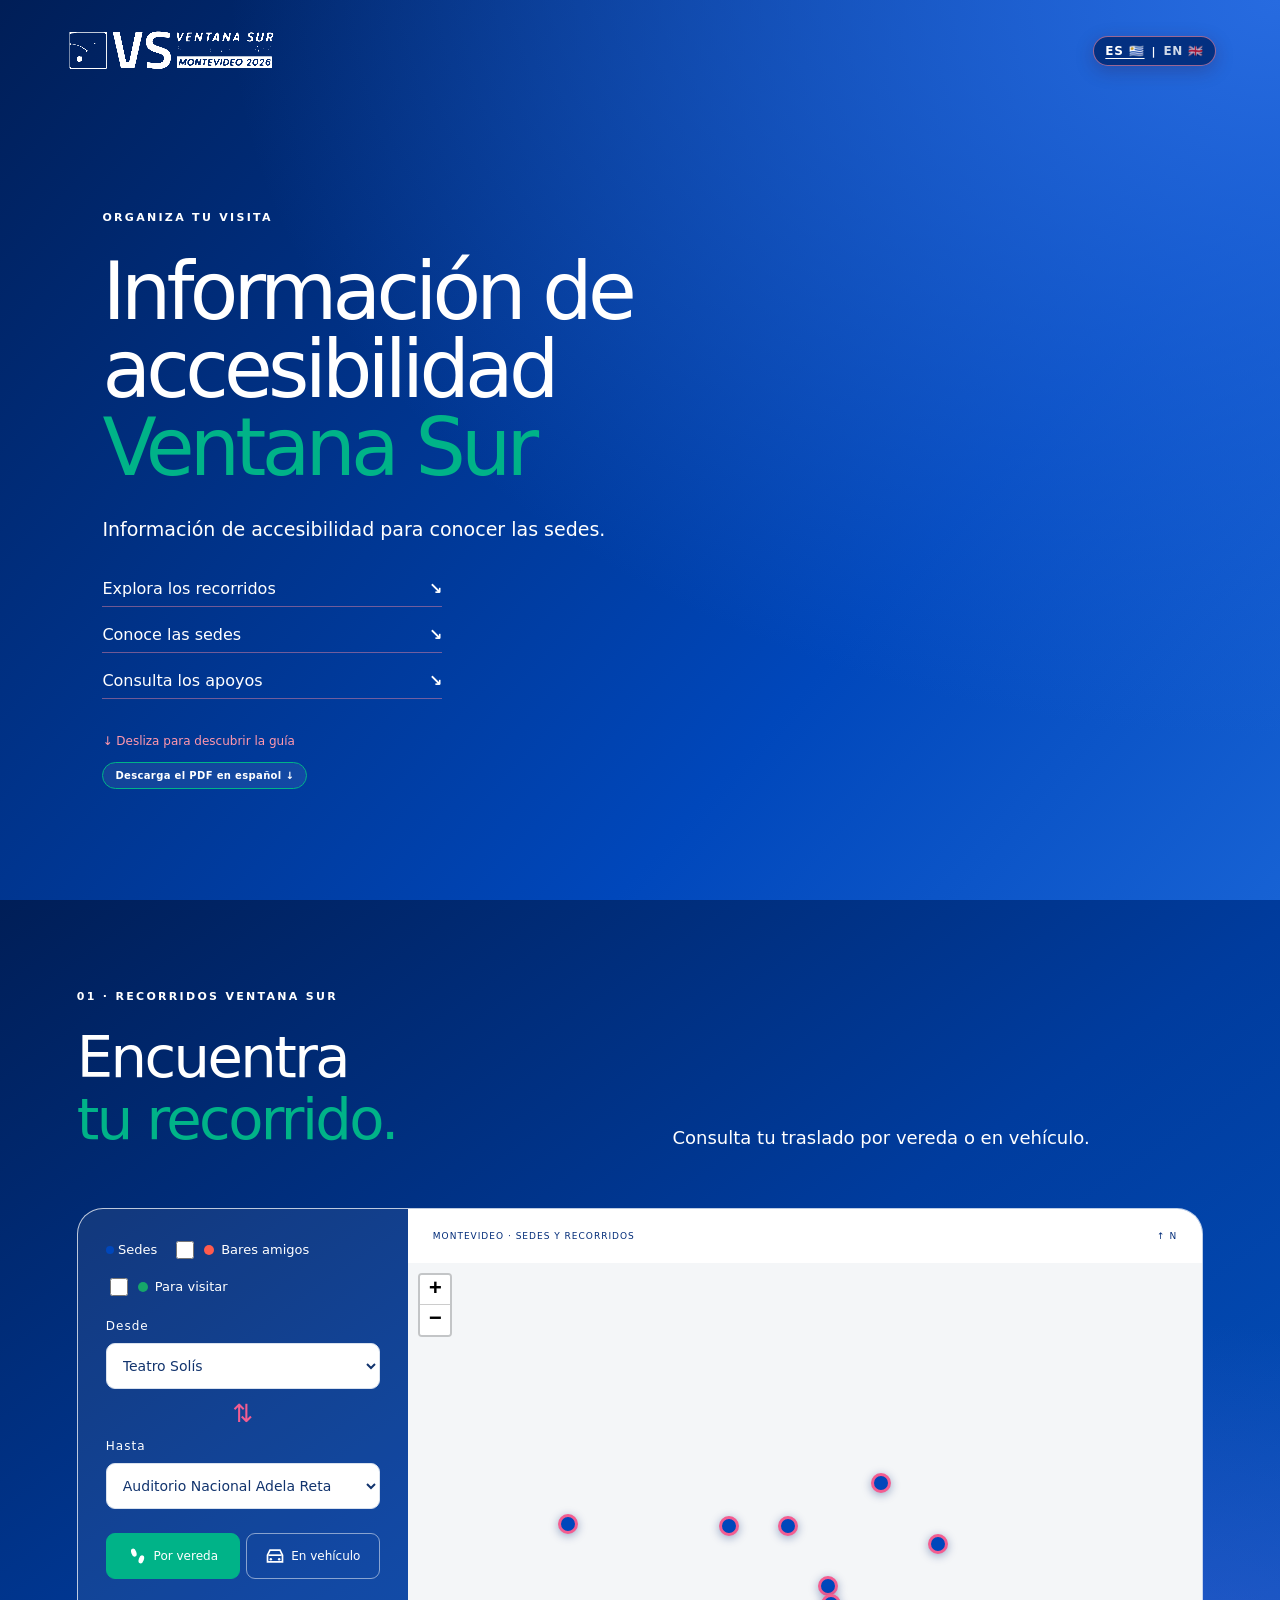
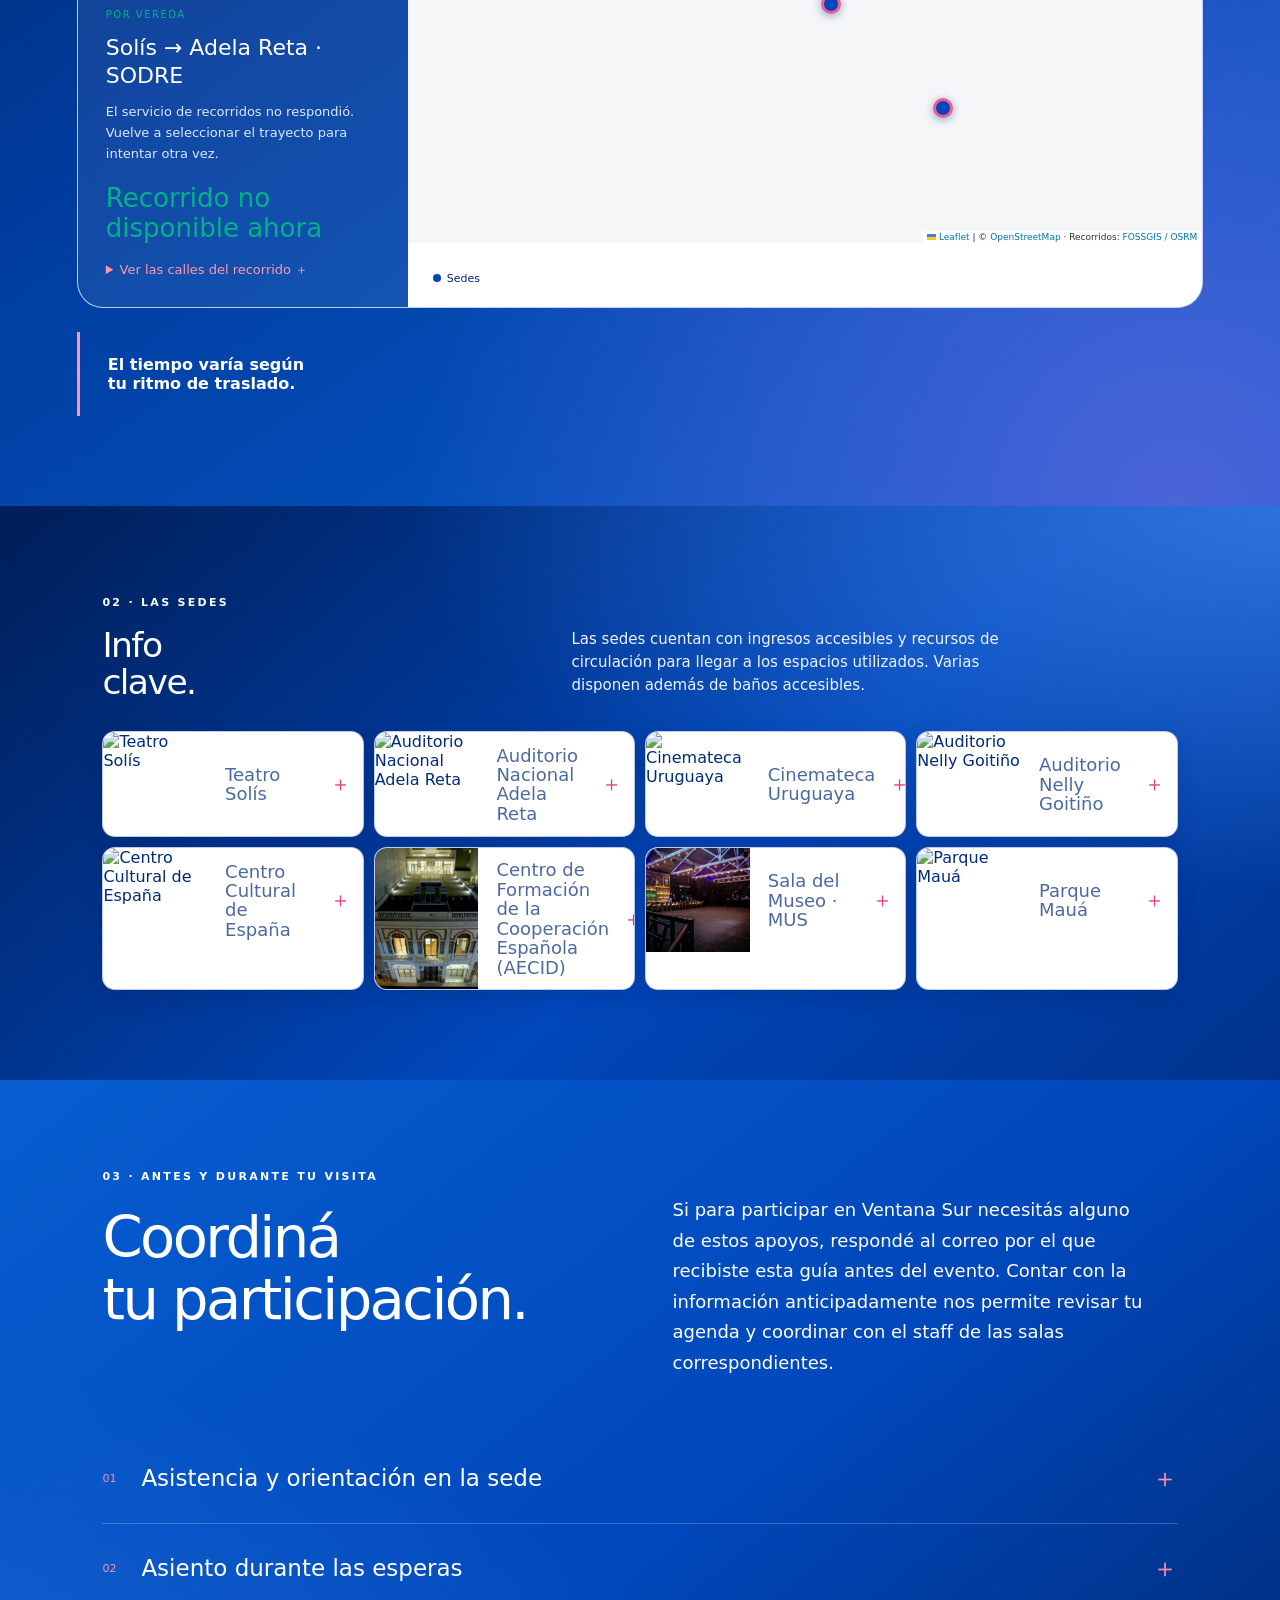
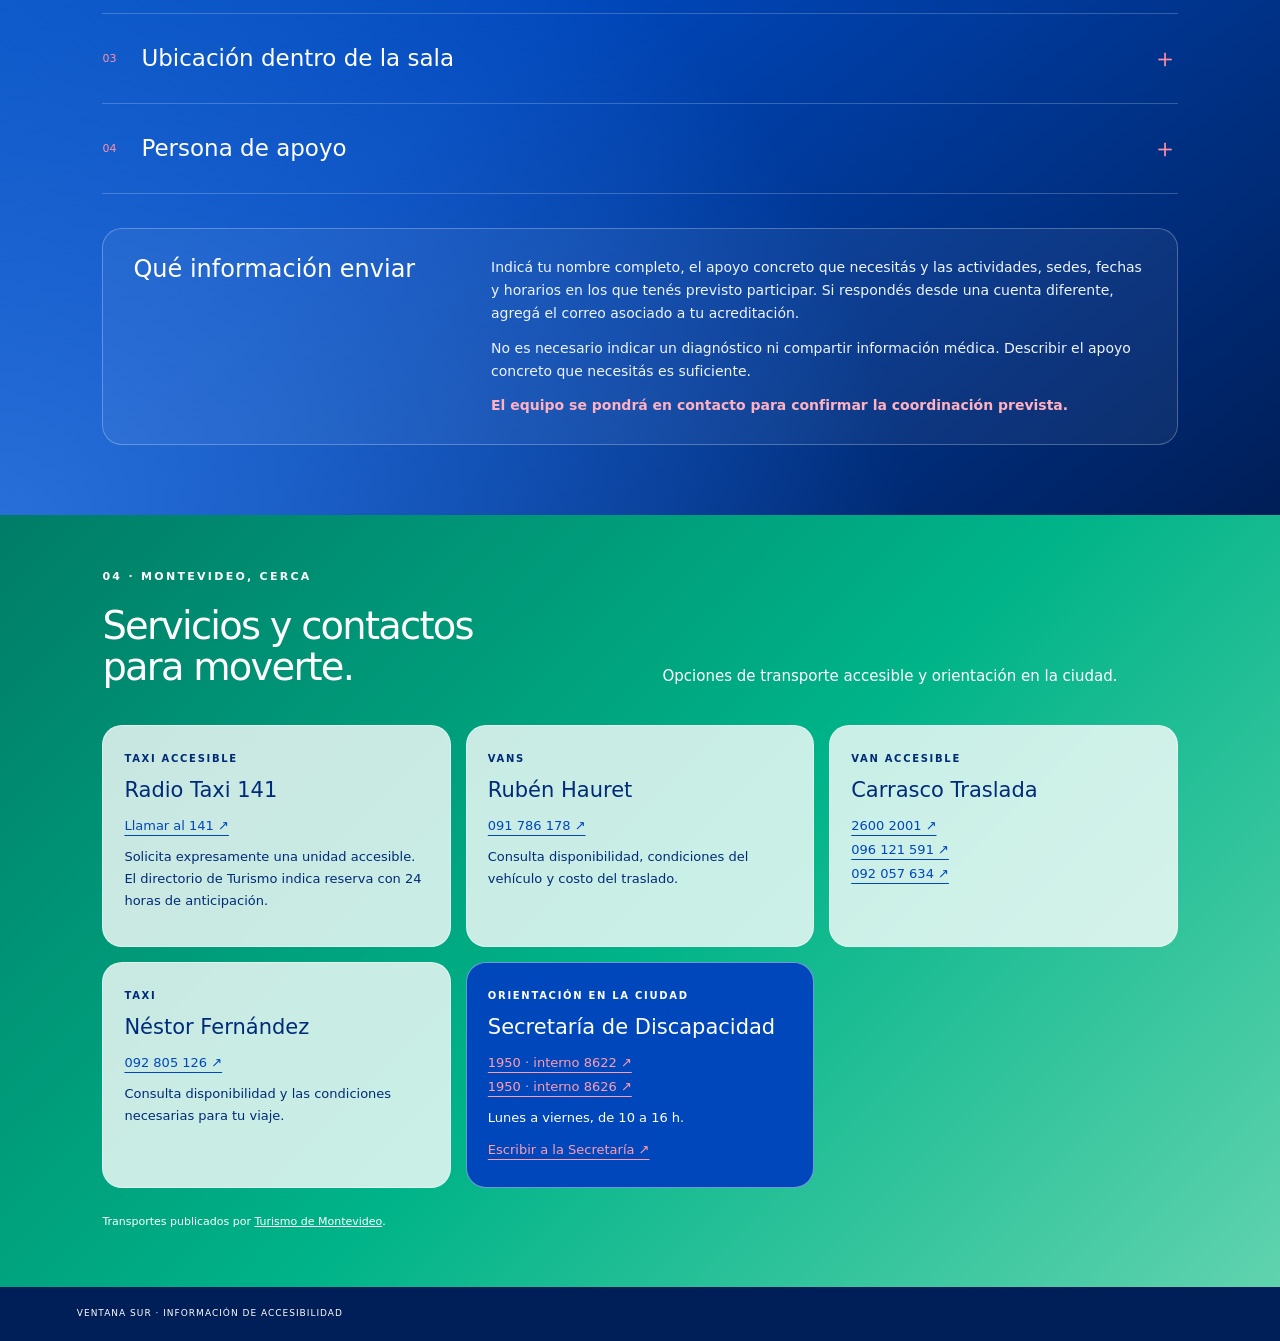
==== commit 5f1d2f22: "Integrar coordinación acotada de apoyos" ====
--- a/index.html
+++ b/index.html
@@ -2,4 +2,5 @@
 <main><section class="hero" id="inicio"><div class="hero-copy"><span class="eyebrow">ORGANIZA TU VISITA</span><h1>Información de accesibilidad<br><em>Ventana Sur</em></h1><p>Información de accesibilidad para conocer las sedes.</p><div class="jump"><a href="#recorridos">Explora los recorridos <b>↘</b></a><a href="#sedes">Conoce las sedes <b>↘</b></a><a href="#apoyos">Consulta los apoyos <b>↘</b></a></div><span class="scroll">↓ Desliza para descubrir la guía</span></div><div class="hero-art symbol-art" aria-hidden="true"><svg viewBox="130 120 640 610"><defs><filter id="symbol-halo" x="-50%" y="-50%" width="200%" height="200%"><feGaussianBlur stdDeviation="7"/></filter></defs><g class="symbol-piece" style="animation-name:symbol-0"><g class="symbol-halo"><circle cx="450" cy="260" r="54"/></g><g class="symbol-line"><circle cx="450" cy="260" r="54"/></g></g><g class="symbol-piece" style="animation-name:symbol-1"><g class="symbol-halo"><path d="M242 344Q450 470 658 344"/></g><g class="symbol-line"><path d="M242 344Q450 470 658 344"/></g></g><g class="symbol-piece" style="animation-name:symbol-2"><g class="symbol-halo"><circle cx="222" cy="333" r="23"/></g><g class="symbol-line"><circle cx="222" cy="333" r="23"/></g></g><g class="symbol-piece" style="animation-name:symbol-3"><g class="symbol-halo"><circle cx="678" cy="333" r="23"/></g><g class="symbol-line"><circle cx="678" cy="333" r="23"/></g></g><g class="symbol-piece" style="animation-name:symbol-4"><g class="symbol-halo"><path d="M327 590L450 412L573 590"/></g><g class="symbol-line"><path d="M327 590L450 412L573 590"/></g></g><g class="symbol-piece" style="animation-name:symbol-5"><g class="symbol-halo"><circle cx="327" cy="613" r="23"/></g><g class="symbol-line"><circle cx="327" cy="613" r="23"/></g></g><g class="symbol-piece" style="animation-name:symbol-6"><g class="symbol-halo"><circle cx="573" cy="613" r="23"/></g><g class="symbol-line"><circle cx="573" cy="613" r="23"/></g></g><g class="symbol-piece" style="animation-name:symbol-7"><g class="symbol-halo"><path d="M240 281A243 243 0 0 1 660 281"/></g><g class="symbol-line"><path d="M240 281A243 243 0 0 1 660 281"/></g></g><g class="symbol-piece" style="animation-name:symbol-8"><g class="symbol-halo"><path d="M687 383Q692 507 612 570"/></g><g class="symbol-line"><path d="M687 383Q692 507 612 570"/></g></g><g class="symbol-piece" style="animation-name:symbol-9"><g class="symbol-halo"><path d="M533 637Q450 676 367 637"/></g><g class="symbol-line"><path d="M533 637Q450 676 367 637"/></g></g><g class="symbol-piece" style="animation-name:symbol-10"><g class="symbol-halo"><path d="M288 570Q208 507 213 383"/></g><g class="symbol-line"><path d="M288 570Q208 507 213 383"/></g></g><g class="symbol-piece" style="animation-name:symbol-11"><circle cx="222" cy="333" r="20" fill="#ffe8b8" opacity=".25" filter="url(#symbol-halo)"/><circle cx="222" cy="333" r="6" fill="#fff1c8"/></g><g class="symbol-piece" style="animation-name:symbol-12"><circle cx="678" cy="333" r="20" fill="#ffe8b8" opacity=".25" filter="url(#symbol-halo)"/><circle cx="678" cy="333" r="6" fill="#fff1c8"/></g><g class="symbol-piece" style="animation-name:symbol-13"><circle cx="327" cy="613" r="20" fill="#ffe8b8" opacity=".25" filter="url(#symbol-halo)"/><circle cx="327" cy="613" r="6" fill="#fff1c8"/></g><g class="symbol-piece" style="animation-name:symbol-14"><circle cx="573" cy="613" r="20" fill="#ffe8b8" opacity=".25" filter="url(#symbol-halo)"/><circle cx="573" cy="613" r="6" fill="#fff1c8"/></g></svg></div></section>
 <section class="routes" id="recorridos"><div class="section-top reveal"><span class="eyebrow">01 · RECORRIDOS VENTANA SUR</span><h2>Encuentra<br><em>tu recorrido.</em></h2><p>Consulta tu traslado por vereda o en vehículo.</p></div><div class="map-layout reveal"><div class="planner"><div class="map-filters"><span><i class="venue-dot"></i> Sedes</span><label><input type="checkbox" id="show-bars"><i class="bar-dot"></i> Bares amigos</label><label><input type="checkbox" id="show-visits"><i class="visit-dot"></i> Para visitar</label></div><label for="origin">Desde</label><select id="origin"></select><button class="swap" id="swap" aria-label="Intercambiar origen y destino">⇅</button><label for="destination">Hasta</label><select id="destination"></select><div class="modes" role="group" aria-label="Forma de traslado"><button class="selected" id="walking" aria-pressed="true"><svg viewBox="0 0 24 24" aria-hidden="true"><ellipse cx="7" cy="8" rx="3" ry="5" transform="rotate(-20 7 8)"/><ellipse cx="16" cy="16" rx="3" ry="5" transform="rotate(20 16 16)"/></svg>Por vereda</button><button id="driving" aria-pressed="false"><svg viewBox="0 0 24 24" aria-hidden="true"><path d="M3 11L6 5H18L21 11V19H3Z" fill="none" stroke="currentColor" stroke-width="2"/><path d="M4 11H20" stroke="currentColor" stroke-width="2"/><circle cx="7" cy="16" r="1.5"/><circle cx="17" cy="16" r="1.5"/></svg>En vehículo</button></div><div class="result" aria-live="polite"><span class="mini" id="mode-label">POR VEREDA</span><h3 id="route-title"></h3><p id="route-description"></p><strong id="route-distance"></strong><span id="route-time"></span><small id="route-caveat"></small><details class="route-streets"><summary>Ver las calles del recorrido ＋</summary><p id="route-streets"></p></details></div></div><div class="map"><div class="map-heading"><span>MONTEVIDEO · SEDES Y RECORRIDOS</span><span>↑ N</span></div><div id="street-map" aria-label="Mapa de calles y recorridos entre sedes, bares amigos y lugares para visitar"></div><div class="map-bottom"><span><i class="venue-dot"></i> Sedes</span></div></div></div><div class="tourism-note"><strong>Bus turístico</strong><p>Para participar, inscribite en el stand de Turismo de la Intendencia de Montevideo.</p></div><div class="route-care reveal"><strong>El tiempo varía según tu ritmo de traslado.</strong></div></section>
 <section class="venues" id="sedes"><div class="section-top reveal"><span class="eyebrow">02 · LAS SEDES</span><h2>Info<br><em>clave.</em></h2><p>Las sedes cuentan con ingresos accesibles y recursos de circulación para llegar a los espacios utilizados. Varias disponen además de baños accesibles.</p></div><div id="venue-cards" class="venue-cards"></div></section>
-<section class="support" id="apoyos"><div class="section-top reveal"><span class="eyebrow">03 · ANTES Y DURANTE TU VISITA</span><h2>Prepara tu agenda.<br><em>Organiza tu participación.</em></h2></div><div class="support-grid"><details class="reveal"><summary><span>01</span>Ingresos y rampas <b>＋</b></summary><p>Revisa las fichas de las sedes para identificar los ingresos y las rampas. En los edificios con varias salas, la puerta de llegada puede cambiar según tu actividad. <a href="#sedes">Ver la información de las sedes ↓</a></p></details><details class="reveal"><summary><span>02</span>Ubicación en las salas <b>＋</b></summary><p>Si necesitas una ubicación específica, anticipa ese requerimiento a hospitalidad para tener prevista tu llegada y, en caso de corresponder, la ubicación de tu acompañante.</p></details><details class="reveal"><summary><span>03</span>Acreditación y acompañantes <b>＋</b></summary><p>Revisa las condiciones de tu tipo de acreditación. Si participas con una persona de apoyo, contacta a hospitalidad antes de llegar para coordinar su acceso.</p></details><details class="reveal"><summary><span>04</span>Orientación y descansos <b>＋</b></summary><p>Para encontrar tu sala o identificar el ingreso, pide orientación al personal de la sede. Puedes consultar por los puntos de ascenso y descenso cercanos.</p></details><details class="reveal"><summary><span>05</span>Baños y servicios <b>＋</b></summary><p>Las fichas de las sedes reúnen la información disponible sobre baños y servicios. <a href="#sedes">Consultar las sedes ↓</a></p></details></div></section><section class="city-services" id="contactos"><div class="section-top reveal"><span class="eyebrow">04 · MONTEVIDEO, CERCA</span><h2>Servicios y contactos<br><em>para moverte.</em></h2><p>Opciones de transporte accesible y orientación en la ciudad.</p></div><div class="contact-grid"><article><span class="contact-kind">TAXI ACCESIBLE</span><h3>Radio Taxi 141</h3><a href="tel:141">Llamar al 141 ↗</a><p>Solicita expresamente una unidad accesible. El directorio de Turismo indica reserva con 24 horas de anticipación.</p></article><article><span class="contact-kind">VANS</span><h3>Rubén Hauret</h3><a href="tel:+59891786178">091 786 178 ↗</a><p>Consulta disponibilidad, condiciones del vehículo y costo del traslado.</p></article><article><span class="contact-kind">VAN ACCESIBLE</span><h3>Carrasco Traslada</h3><a href="tel:+59826002001">2600 2001 ↗</a><a href="tel:+59896121591">096 121 591 ↗</a><a href="tel:+59892057634">092 057 634 ↗</a></article><article><span class="contact-kind">TAXI</span><h3>Néstor Fernández</h3><a href="tel:+59892805126">092 805 126 ↗</a><p>Consulta disponibilidad y las condiciones necesarias para tu viaje.</p></article><article class="city-help"><span class="contact-kind">ORIENTACIÓN EN LA CIUDAD</span><h3>Secretaría de Discapacidad</h3><a href="tel:1950">1950 · interno 8622 ↗</a><a href="tel:1950">1950 · interno 8626 ↗</a><p>Lunes a viernes, de 10 a 16 h.</p><a href="mailto:secretaria.discapacidad@imm.gub.uy">Escribir a la Secretaría ↗</a></article></div><p class="contact-source">Transportes publicados por <a href="https://www.descubrimontevideo.uy/ofertas-de-unidades-de-transporte-accesibles-privadas-en-la-ciudad" target="_blank" rel="noopener">Turismo de Montevideo</a>.</p></section></main><footer><span>VENTANA SUR · INFORMACIÓN DE ACCESIBILIDAD</span></footer><script src="vendor/leaflet.js"></script><script src="access.js?v=20261112bilingual"></script></html>
+<section class="support" id="apoyos"><div class="section-top reveal"><span class="eyebrow">03 · ANTES Y DURANTE TU VISITA</span><h2>Coordiná<br><em>tu participación.</em></h2><p>Si para participar en Ventana Sur necesitás alguno de estos apoyos, respondé al correo por el que recibiste esta guía antes del evento. Contar con la información anticipadamente nos permite revisar tu agenda y coordinar con el staff de las salas correspondientes.</p></div><div class="support-grid"><details class="reveal"><summary><span>01</span>Asistencia y orientación en la sede <b>＋</b></summary><p>Podés solicitar asistencia u orientación desde el punto de llegada inmediato a la sede hasta el ingreso y la sala correspondiente. <a href="#sedes">Ver la información de las sedes ↓</a></p></details><details class="reveal"><summary><span>02</span>Asiento durante las esperas <b>＋</b></summary><p>Si no podés permanecer de pie por períodos prolongados, indicalo para coordinar un asiento durante las esperas.</p></details><details class="reveal"><summary><span>03</span>Ubicación dentro de la sala <b>＋</b></summary><p>Si por una necesidad de accesibilidad requerís una ubicación determinada dentro de la sala para seguir la actividad, indicalo en tu respuesta.</p></details><details class="reveal"><summary><span>04</span>Persona de apoyo <b>＋</b></summary><p>Si necesitás participar con una persona de apoyo, indicalo para que el equipo pueda evaluar y coordinar previamente las condiciones de su acceso.</p></details></div><div class="support-request reveal"><h3>Qué información enviar</h3><p>Indicá tu nombre completo, el apoyo concreto que necesitás y las actividades, sedes, fechas y horarios en los que tenés previsto participar. Si respondés desde una cuenta diferente, agregá el correo asociado a tu acreditación.</p><p>No es necesario indicar un diagnóstico ni compartir información médica. Describir el apoyo concreto que necesitás es suficiente.</p><strong>El equipo se pondrá en contacto para confirmar la coordinación prevista.</strong></div></section>
+<section class="city-services" id="contactos"><div class="section-top reveal"><span class="eyebrow">04 · MONTEVIDEO, CERCA</span><h2>Servicios y contactos<br><em>para moverte.</em></h2><p>Opciones de transporte accesible y orientación en la ciudad.</p></div><div class="contact-grid"><article><span class="contact-kind">TAXI ACCESIBLE</span><h3>Radio Taxi 141</h3><a href="tel:141">Llamar al 141 ↗</a><p>Solicita expresamente una unidad accesible. El directorio de Turismo indica reserva con 24 horas de anticipación.</p></article><article><span class="contact-kind">VANS</span><h3>Rubén Hauret</h3><a href="tel:+59891786178">091 786 178 ↗</a><p>Consulta disponibilidad, condiciones del vehículo y costo del traslado.</p></article><article><span class="contact-kind">VAN ACCESIBLE</span><h3>Carrasco Traslada</h3><a href="tel:+59826002001">2600 2001 ↗</a><a href="tel:+59896121591">096 121 591 ↗</a><a href="tel:+59892057634">092 057 634 ↗</a></article><article><span class="contact-kind">TAXI</span><h3>Néstor Fernández</h3><a href="tel:+59892805126">092 805 126 ↗</a><p>Consulta disponibilidad y las condiciones necesarias para tu viaje.</p></article><article class="city-help"><span class="contact-kind">ORIENTACIÓN EN LA CIUDAD</span><h3>Secretaría de Discapacidad</h3><a href="tel:1950">1950 · interno 8622 ↗</a><a href="tel:1950">1950 · interno 8626 ↗</a><p>Lunes a viernes, de 10 a 16 h.</p><a href="mailto:secretaria.discapacidad@imm.gub.uy">Escribir a la Secretaría ↗</a></article></div><p class="contact-source">Transportes publicados por <a href="https://www.descubrimontevideo.uy/ofertas-de-unidades-de-transporte-accesibles-privadas-en-la-ciudad" target="_blank" rel="noopener">Turismo de Montevideo</a>.</p></section></main><footer><span>VENTANA SUR · INFORMACIÓN DE ACCESIBILIDAD</span></footer><script src="vendor/leaflet.js"></script><script src="access.js?v=20261112bilingual"></script></html>
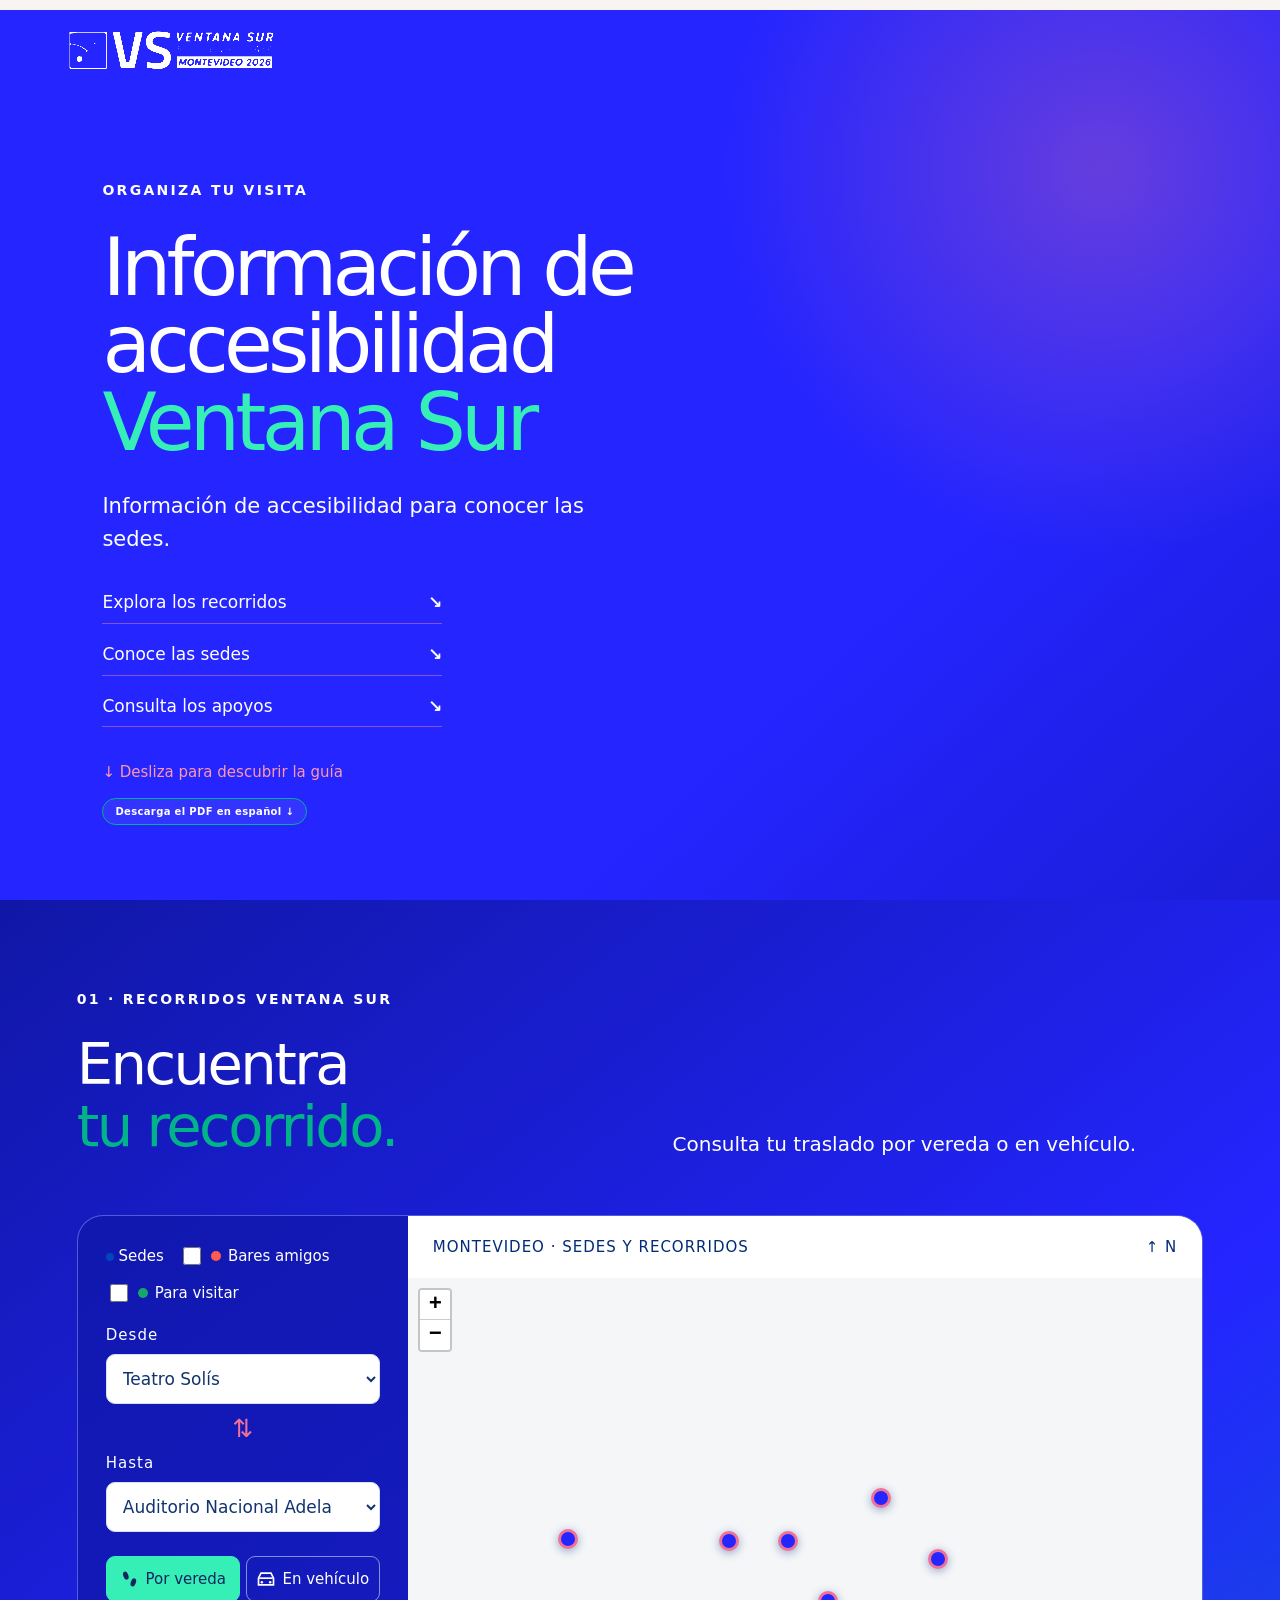
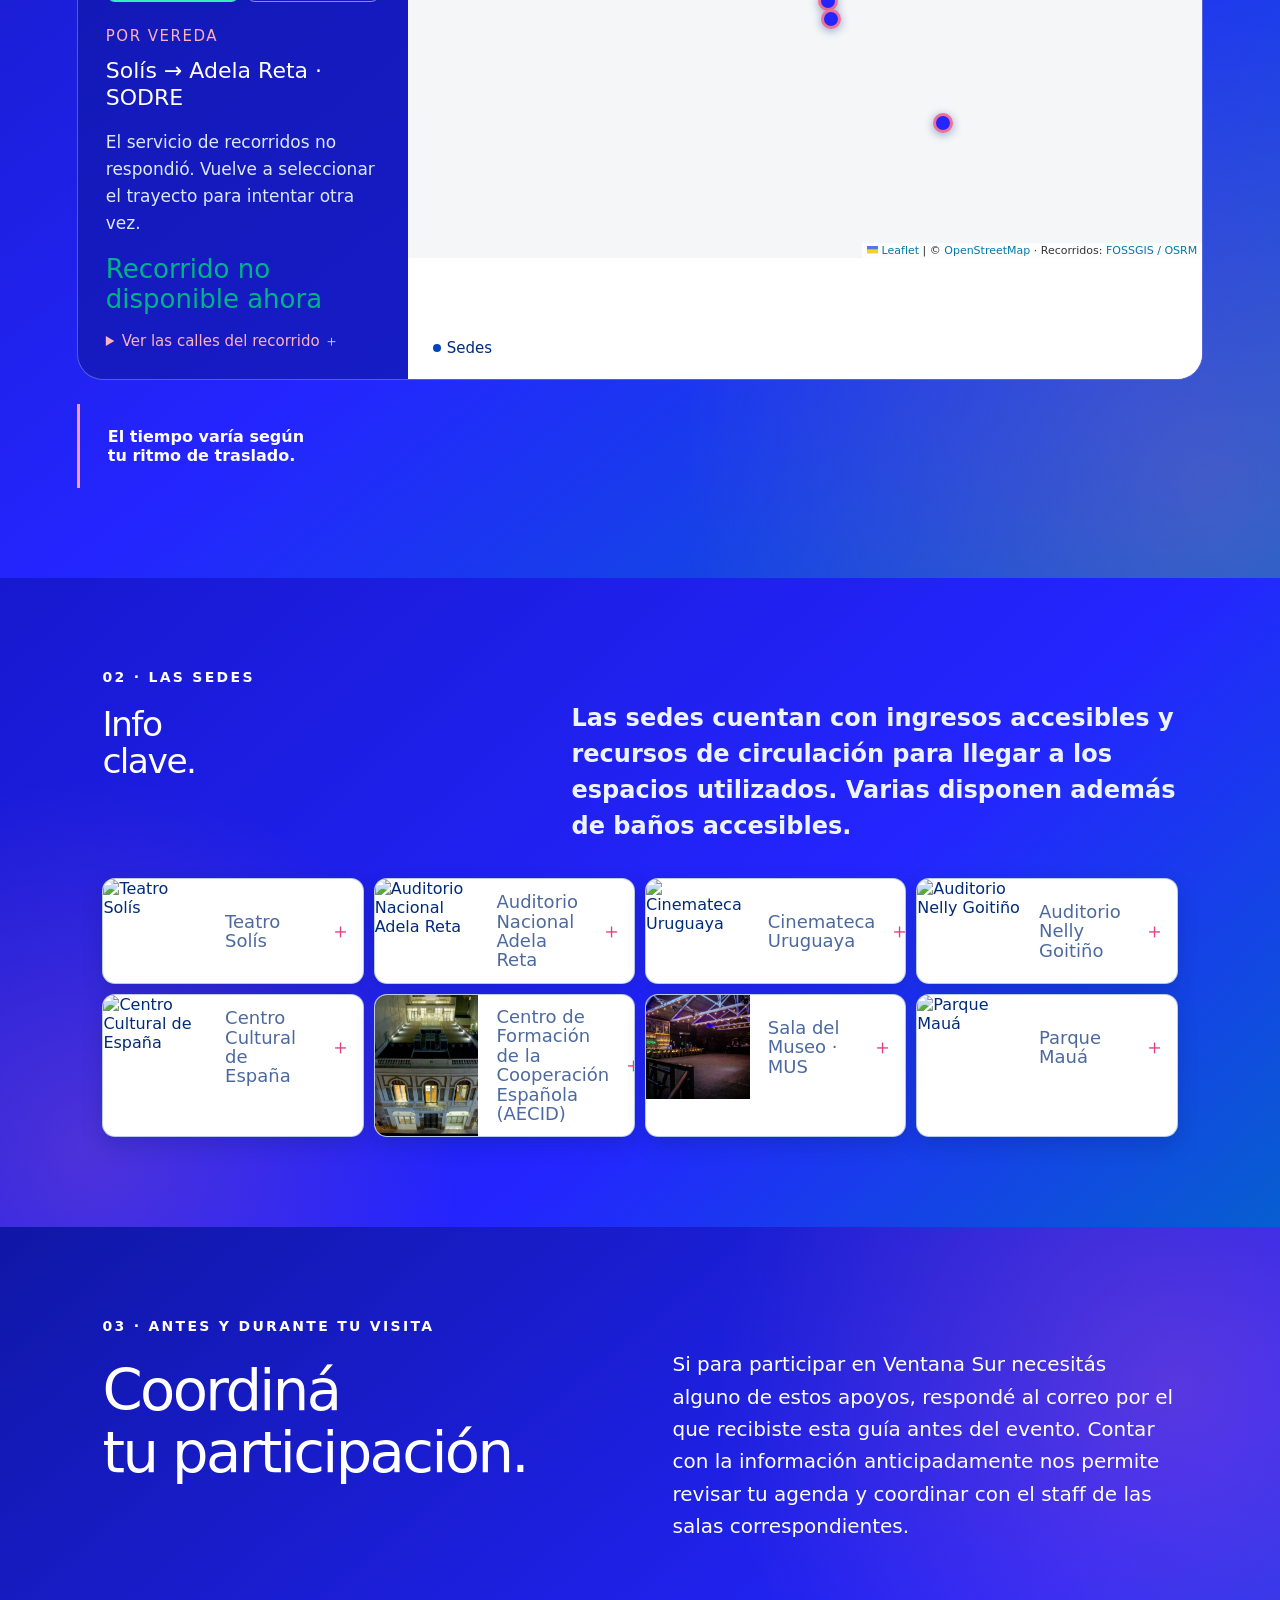
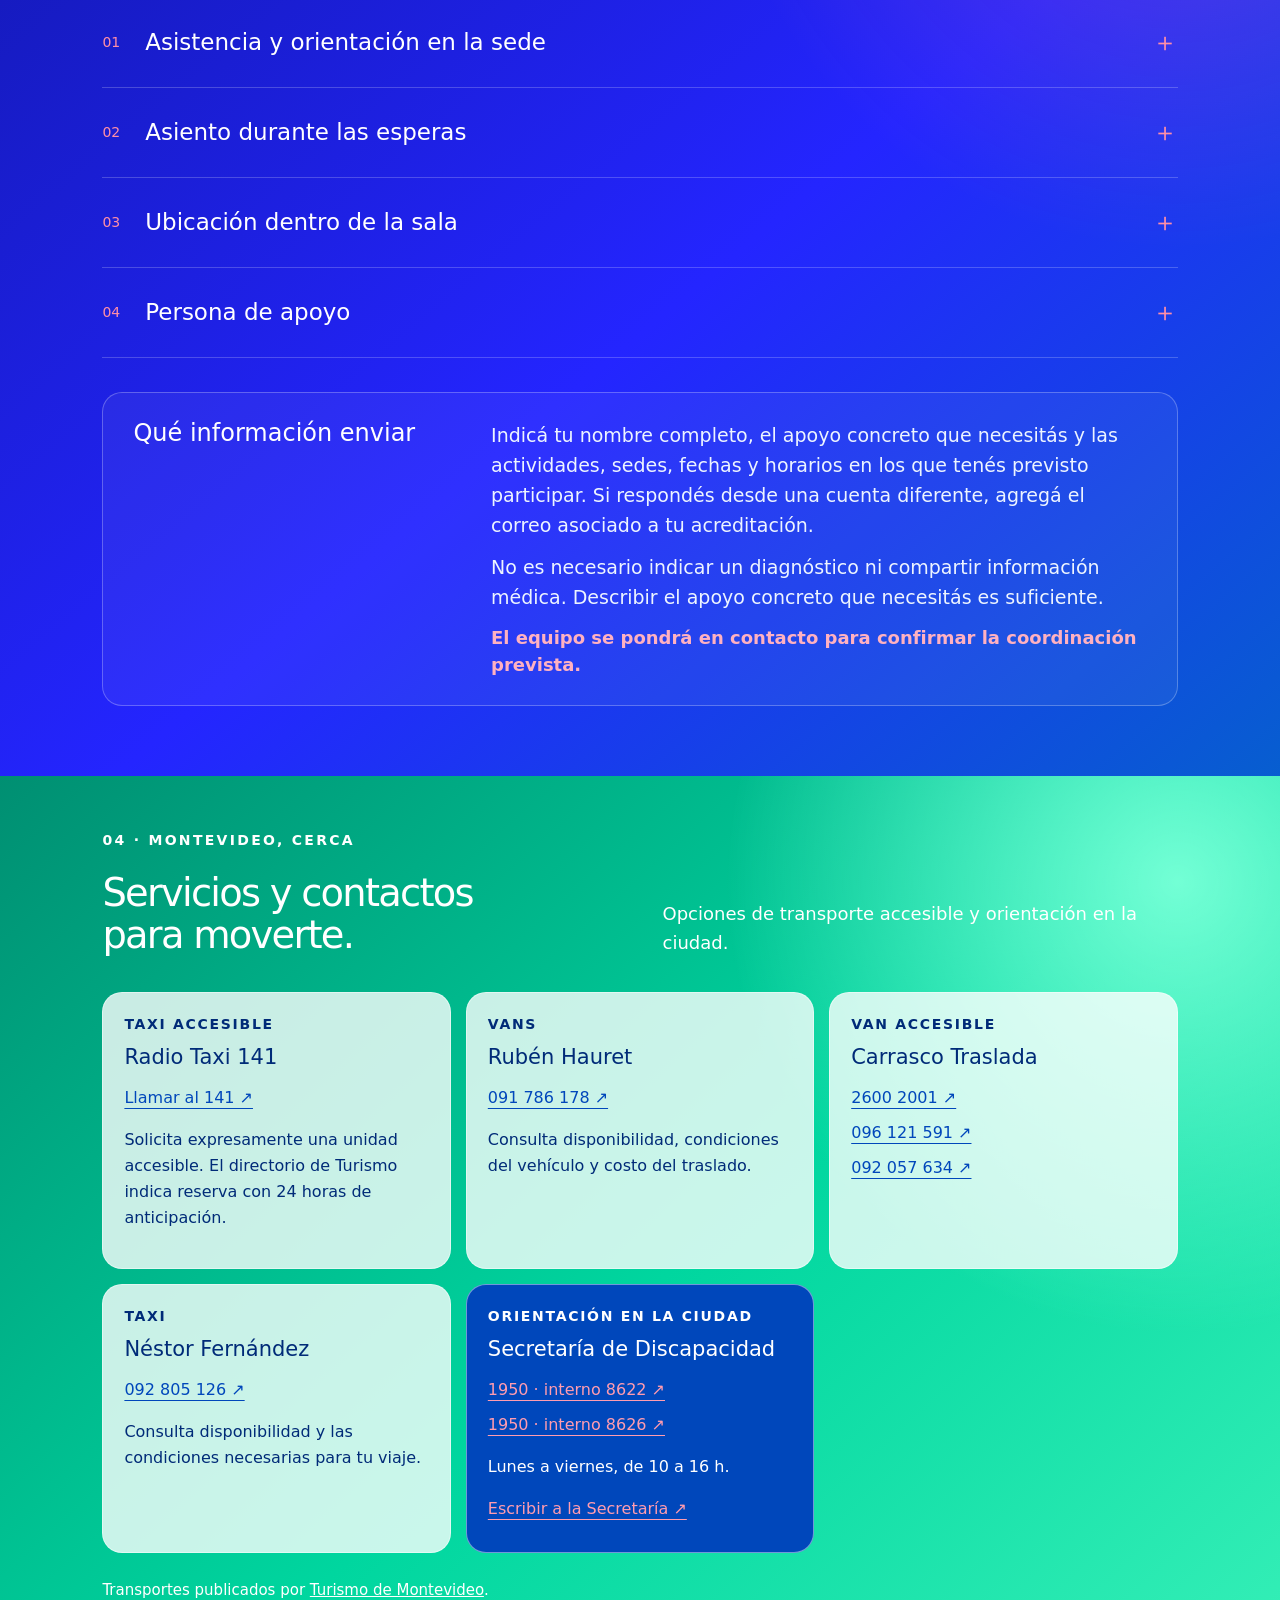
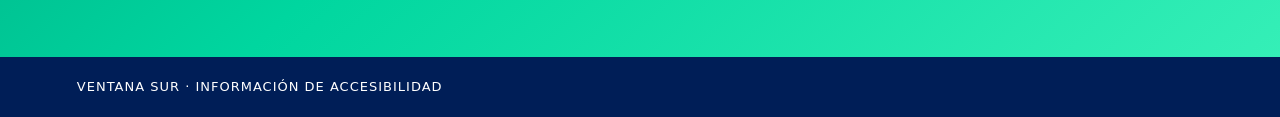
==== commit 0925308c: "Ajustar identidad y navegación de accesibilidad" ====
--- a/index.html
+++ b/index.html
@@ -1,6 +1,6 @@
-<!doctype html><html lang="es"><meta charset="utf-8"><meta name="viewport" content="width=device-width,initial-scale=1"><meta name="theme-color" content="#0047bb"><title>Organiza tu visita · Ventana Sur 2026</title><link rel="stylesheet" href="vendor/leaflet.css"><link rel="stylesheet" href="access.css?v=20261112bilingual"><link rel="stylesheet" href="locale.css?v=20261112bilingual"><header><a href="#inicio" aria-label="Ventana Sur: volver al inicio"><img src="assets/ventana-sur.svg" alt="Ventana Sur"></a><div class="header-actions"><nav class="language-switch" aria-label="Seleccionar idioma"><a class="active" href="./" lang="es" aria-current="page">ES 🇺🇾</a><span aria-hidden="true">|</span><a href="en/" lang="en">EN 🇬🇧</a></nav><div class="pdf-links"><a class="download-guide primary" href="Guia_Accesibilidad_Ventana_Sur_2026_ES.pdf" download>PDF español ↓</a><a class="download-guide" href="Guia_Accessibility_Ventana_Sur_2026_EN.pdf" download>PDF English ↓</a></div></div></header>
+<!doctype html><html lang="es"><meta charset="utf-8"><meta name="viewport" content="width=device-width,initial-scale=1"><meta name="theme-color" content="#0047bb"><title>Organiza tu visita · Ventana Sur 2026</title><link rel="stylesheet" href="vendor/leaflet.css"><link rel="stylesheet" href="access.css?v=20261112bilingual"><link rel="stylesheet" href="pantone-preview.css?v=6"><link rel="stylesheet" href="locale.css?v=20261118green1"><header><a href="#inicio" aria-label="Ventana Sur: volver al inicio"><img src="assets/ventana-sur.svg" alt="Ventana Sur"></a><div class="header-actions"><div class="pdf-links"><a class="download-guide primary" href="Guia_Accesibilidad_Ventana_Sur_2026_ES.pdf" download>PDF español ↓</a><a class="download-guide" href="Guia_Accessibility_Ventana_Sur_2026_EN.pdf" download>PDF English ↓</a></div></div></header>
 <main><section class="hero" id="inicio"><div class="hero-copy"><span class="eyebrow">ORGANIZA TU VISITA</span><h1>Información de accesibilidad<br><em>Ventana Sur</em></h1><p>Información de accesibilidad para conocer las sedes.</p><div class="jump"><a href="#recorridos">Explora los recorridos <b>↘</b></a><a href="#sedes">Conoce las sedes <b>↘</b></a><a href="#apoyos">Consulta los apoyos <b>↘</b></a></div><span class="scroll">↓ Desliza para descubrir la guía</span></div><div class="hero-art symbol-art" aria-hidden="true"><svg viewBox="130 120 640 610"><defs><filter id="symbol-halo" x="-50%" y="-50%" width="200%" height="200%"><feGaussianBlur stdDeviation="7"/></filter></defs><g class="symbol-piece" style="animation-name:symbol-0"><g class="symbol-halo"><circle cx="450" cy="260" r="54"/></g><g class="symbol-line"><circle cx="450" cy="260" r="54"/></g></g><g class="symbol-piece" style="animation-name:symbol-1"><g class="symbol-halo"><path d="M242 344Q450 470 658 344"/></g><g class="symbol-line"><path d="M242 344Q450 470 658 344"/></g></g><g class="symbol-piece" style="animation-name:symbol-2"><g class="symbol-halo"><circle cx="222" cy="333" r="23"/></g><g class="symbol-line"><circle cx="222" cy="333" r="23"/></g></g><g class="symbol-piece" style="animation-name:symbol-3"><g class="symbol-halo"><circle cx="678" cy="333" r="23"/></g><g class="symbol-line"><circle cx="678" cy="333" r="23"/></g></g><g class="symbol-piece" style="animation-name:symbol-4"><g class="symbol-halo"><path d="M327 590L450 412L573 590"/></g><g class="symbol-line"><path d="M327 590L450 412L573 590"/></g></g><g class="symbol-piece" style="animation-name:symbol-5"><g class="symbol-halo"><circle cx="327" cy="613" r="23"/></g><g class="symbol-line"><circle cx="327" cy="613" r="23"/></g></g><g class="symbol-piece" style="animation-name:symbol-6"><g class="symbol-halo"><circle cx="573" cy="613" r="23"/></g><g class="symbol-line"><circle cx="573" cy="613" r="23"/></g></g><g class="symbol-piece" style="animation-name:symbol-7"><g class="symbol-halo"><path d="M240 281A243 243 0 0 1 660 281"/></g><g class="symbol-line"><path d="M240 281A243 243 0 0 1 660 281"/></g></g><g class="symbol-piece" style="animation-name:symbol-8"><g class="symbol-halo"><path d="M687 383Q692 507 612 570"/></g><g class="symbol-line"><path d="M687 383Q692 507 612 570"/></g></g><g class="symbol-piece" style="animation-name:symbol-9"><g class="symbol-halo"><path d="M533 637Q450 676 367 637"/></g><g class="symbol-line"><path d="M533 637Q450 676 367 637"/></g></g><g class="symbol-piece" style="animation-name:symbol-10"><g class="symbol-halo"><path d="M288 570Q208 507 213 383"/></g><g class="symbol-line"><path d="M288 570Q208 507 213 383"/></g></g><g class="symbol-piece" style="animation-name:symbol-11"><circle cx="222" cy="333" r="20" fill="#ffe8b8" opacity=".25" filter="url(#symbol-halo)"/><circle cx="222" cy="333" r="6" fill="#fff1c8"/></g><g class="symbol-piece" style="animation-name:symbol-12"><circle cx="678" cy="333" r="20" fill="#ffe8b8" opacity=".25" filter="url(#symbol-halo)"/><circle cx="678" cy="333" r="6" fill="#fff1c8"/></g><g class="symbol-piece" style="animation-name:symbol-13"><circle cx="327" cy="613" r="20" fill="#ffe8b8" opacity=".25" filter="url(#symbol-halo)"/><circle cx="327" cy="613" r="6" fill="#fff1c8"/></g><g class="symbol-piece" style="animation-name:symbol-14"><circle cx="573" cy="613" r="20" fill="#ffe8b8" opacity=".25" filter="url(#symbol-halo)"/><circle cx="573" cy="613" r="6" fill="#fff1c8"/></g></svg></div></section>
 <section class="routes" id="recorridos"><div class="section-top reveal"><span class="eyebrow">01 · RECORRIDOS VENTANA SUR</span><h2>Encuentra<br><em>tu recorrido.</em></h2><p>Consulta tu traslado por vereda o en vehículo.</p></div><div class="map-layout reveal"><div class="planner"><div class="map-filters"><span><i class="venue-dot"></i> Sedes</span><label><input type="checkbox" id="show-bars"><i class="bar-dot"></i> Bares amigos</label><label><input type="checkbox" id="show-visits"><i class="visit-dot"></i> Para visitar</label></div><label for="origin">Desde</label><select id="origin"></select><button class="swap" id="swap" aria-label="Intercambiar origen y destino">⇅</button><label for="destination">Hasta</label><select id="destination"></select><div class="modes" role="group" aria-label="Forma de traslado"><button class="selected" id="walking" aria-pressed="true"><svg viewBox="0 0 24 24" aria-hidden="true"><ellipse cx="7" cy="8" rx="3" ry="5" transform="rotate(-20 7 8)"/><ellipse cx="16" cy="16" rx="3" ry="5" transform="rotate(20 16 16)"/></svg>Por vereda</button><button id="driving" aria-pressed="false"><svg viewBox="0 0 24 24" aria-hidden="true"><path d="M3 11L6 5H18L21 11V19H3Z" fill="none" stroke="currentColor" stroke-width="2"/><path d="M4 11H20" stroke="currentColor" stroke-width="2"/><circle cx="7" cy="16" r="1.5"/><circle cx="17" cy="16" r="1.5"/></svg>En vehículo</button></div><div class="result" aria-live="polite"><span class="mini" id="mode-label">POR VEREDA</span><h3 id="route-title"></h3><p id="route-description"></p><strong id="route-distance"></strong><span id="route-time"></span><small id="route-caveat"></small><details class="route-streets"><summary>Ver las calles del recorrido ＋</summary><p id="route-streets"></p></details></div></div><div class="map"><div class="map-heading"><span>MONTEVIDEO · SEDES Y RECORRIDOS</span><span>↑ N</span></div><div id="street-map" aria-label="Mapa de calles y recorridos entre sedes, bares amigos y lugares para visitar"></div><div class="map-bottom"><span><i class="venue-dot"></i> Sedes</span></div></div></div><div class="tourism-note"><strong>Bus turístico</strong><p>Para participar, inscribite en el stand de Turismo de la Intendencia de Montevideo.</p></div><div class="route-care reveal"><strong>El tiempo varía según tu ritmo de traslado.</strong></div></section>
 <section class="venues" id="sedes"><div class="section-top reveal"><span class="eyebrow">02 · LAS SEDES</span><h2>Info<br><em>clave.</em></h2><p>Las sedes cuentan con ingresos accesibles y recursos de circulación para llegar a los espacios utilizados. Varias disponen además de baños accesibles.</p></div><div id="venue-cards" class="venue-cards"></div></section>
 <section class="support" id="apoyos"><div class="section-top reveal"><span class="eyebrow">03 · ANTES Y DURANTE TU VISITA</span><h2>Coordiná<br><em>tu participación.</em></h2><p>Si para participar en Ventana Sur necesitás alguno de estos apoyos, respondé al correo por el que recibiste esta guía antes del evento. Contar con la información anticipadamente nos permite revisar tu agenda y coordinar con el staff de las salas correspondientes.</p></div><div class="support-grid"><details class="reveal"><summary><span>01</span>Asistencia y orientación en la sede <b>＋</b></summary><p>Podés solicitar asistencia u orientación desde el punto de llegada inmediato a la sede hasta el ingreso y la sala correspondiente. <a href="#sedes">Ver la información de las sedes ↓</a></p></details><details class="reveal"><summary><span>02</span>Asiento durante las esperas <b>＋</b></summary><p>Si no podés permanecer de pie por períodos prolongados, indicalo para coordinar un asiento durante las esperas.</p></details><details class="reveal"><summary><span>03</span>Ubicación dentro de la sala <b>＋</b></summary><p>Si por una necesidad de accesibilidad requerís una ubicación determinada dentro de la sala para seguir la actividad, indicalo en tu respuesta.</p></details><details class="reveal"><summary><span>04</span>Persona de apoyo <b>＋</b></summary><p>Si necesitás participar con una persona de apoyo, indicalo para que el equipo pueda evaluar y coordinar previamente las condiciones de su acceso.</p></details></div><div class="support-request reveal"><h3>Qué información enviar</h3><p>Indicá tu nombre completo, el apoyo concreto que necesitás y las actividades, sedes, fechas y horarios en los que tenés previsto participar. Si respondés desde una cuenta diferente, agregá el correo asociado a tu acreditación.</p><p>No es necesario indicar un diagnóstico ni compartir información médica. Describir el apoyo concreto que necesitás es suficiente.</p><strong>El equipo se pondrá en contacto para confirmar la coordinación prevista.</strong></div></section>
-<section class="city-services" id="contactos"><div class="section-top reveal"><span class="eyebrow">04 · MONTEVIDEO, CERCA</span><h2>Servicios y contactos<br><em>para moverte.</em></h2><p>Opciones de transporte accesible y orientación en la ciudad.</p></div><div class="contact-grid"><article><span class="contact-kind">TAXI ACCESIBLE</span><h3>Radio Taxi 141</h3><a href="tel:141">Llamar al 141 ↗</a><p>Solicita expresamente una unidad accesible. El directorio de Turismo indica reserva con 24 horas de anticipación.</p></article><article><span class="contact-kind">VANS</span><h3>Rubén Hauret</h3><a href="tel:+59891786178">091 786 178 ↗</a><p>Consulta disponibilidad, condiciones del vehículo y costo del traslado.</p></article><article><span class="contact-kind">VAN ACCESIBLE</span><h3>Carrasco Traslada</h3><a href="tel:+59826002001">2600 2001 ↗</a><a href="tel:+59896121591">096 121 591 ↗</a><a href="tel:+59892057634">092 057 634 ↗</a></article><article><span class="contact-kind">TAXI</span><h3>Néstor Fernández</h3><a href="tel:+59892805126">092 805 126 ↗</a><p>Consulta disponibilidad y las condiciones necesarias para tu viaje.</p></article><article class="city-help"><span class="contact-kind">ORIENTACIÓN EN LA CIUDAD</span><h3>Secretaría de Discapacidad</h3><a href="tel:1950">1950 · interno 8622 ↗</a><a href="tel:1950">1950 · interno 8626 ↗</a><p>Lunes a viernes, de 10 a 16 h.</p><a href="mailto:secretaria.discapacidad@imm.gub.uy">Escribir a la Secretaría ↗</a></article></div><p class="contact-source">Transportes publicados por <a href="https://www.descubrimontevideo.uy/ofertas-de-unidades-de-transporte-accesibles-privadas-en-la-ciudad" target="_blank" rel="noopener">Turismo de Montevideo</a>.</p></section></main><footer><span>VENTANA SUR · INFORMACIÓN DE ACCESIBILIDAD</span></footer><script src="vendor/leaflet.js"></script><script src="access.js?v=20261112bilingual"></script></html>
+<section class="city-services" id="contactos"><div class="section-top reveal"><span class="eyebrow">04 · MONTEVIDEO, CERCA</span><h2>Servicios y contactos<br><em>para moverte.</em></h2><p>Opciones de transporte accesible y orientación en la ciudad.</p></div><div class="contact-grid"><article><span class="contact-kind">TAXI ACCESIBLE</span><h3>Radio Taxi 141</h3><a href="tel:141">Llamar al 141 ↗</a><p>Solicita expresamente una unidad accesible. El directorio de Turismo indica reserva con 24 horas de anticipación.</p></article><article><span class="contact-kind">VANS</span><h3>Rubén Hauret</h3><a href="tel:+59891786178">091 786 178 ↗</a><p>Consulta disponibilidad, condiciones del vehículo y costo del traslado.</p></article><article><span class="contact-kind">VAN ACCESIBLE</span><h3>Carrasco Traslada</h3><a href="tel:+59826002001">2600 2001 ↗</a><a href="tel:+59896121591">096 121 591 ↗</a><a href="tel:+59892057634">092 057 634 ↗</a></article><article><span class="contact-kind">TAXI</span><h3>Néstor Fernández</h3><a href="tel:+59892805126">092 805 126 ↗</a><p>Consulta disponibilidad y las condiciones necesarias para tu viaje.</p></article><article class="city-help"><span class="contact-kind">ORIENTACIÓN EN LA CIUDAD</span><h3>Secretaría de Discapacidad</h3><a href="tel:1950">1950 · interno 8622 ↗</a><a href="tel:1950">1950 · interno 8626 ↗</a><p>Lunes a viernes, de 10 a 16 h.</p><a href="mailto:secretaria.discapacidad@imm.gub.uy">Escribir a la Secretaría ↗</a></article></div><p class="contact-source">Transportes publicados por <a href="https://www.descubrimontevideo.uy/ofertas-de-unidades-de-transporte-accesibles-privadas-en-la-ciudad" target="_blank" rel="noopener">Turismo de Montevideo</a>.</p></section></main><footer><span>VENTANA SUR · INFORMACIÓN DE ACCESIBILIDAD</span></footer><script src="vendor/leaflet.js"></script><script src="access.js?v=20261118themefix"></script></html>
--- a/pantone-preview.css
+++ b/pantone-preview.css
@@ -0,0 +1,160 @@
+/* Prueba cromática · Ventana Sur 2026
+   Azul Pantone 2728 C como base institucional.
+   Coral, rojo cálido y rosa como señal distintiva de accesibilidad. */
+:root{--vs-blue:#0047bb;--vs-blue-deep:#002b78;--vs-blue-night:#001e57;--access-pink:#f35d91;--access-coral:#ff786f;--access-rose:#d92c7b;--access-pale:#ffe5ec;--access-cream:#fff5f7}
+body{color:#fff;background:var(--vs-blue)}
+.hero{background:radial-gradient(ellipse at 100% 0,#276be0 0,transparent 58%),linear-gradient(132deg,var(--vs-blue-night),var(--vs-blue) 68%,#1762d4)}
+em{color:var(--access-coral)}
+.hero h1 em{color:#00b388;background:none;-webkit-background-clip:initial;background-clip:initial}
+.section-top h2 em{background:linear-gradient(135deg,#b71967 0%,#e34183 48%,#ff9a7f 100%);-webkit-background-clip:text;background-clip:text;color:transparent}
+.jump a:hover,.scroll,.mini,.route-link,.route-streets summary,.support details a,.closing a{color:#ff98ad}
+.jump a{border-bottom-color:#ff8ba170}.hero-track{stroke:var(--access-pink)}
+.shape{fill:var(--access-coral)}.shape.b{fill:#f35d91}.shape.c{fill:var(--access-rose)}
+.orbit{stroke:#ff8fa699}.hero-art text{fill:#ffe1e8}
+.symbol-line{stroke:var(--access-pink)!important}.symbol-halo{stroke:var(--access-coral)!important}
+.routes{background:radial-gradient(ellipse at 0 100%,#195dce 0,transparent 48%),linear-gradient(145deg,var(--vs-blue-deep),var(--vs-blue) 72%,#0b58cf)}
+.map-layout{border-color:#ff8ba170;background:#001e5770}
+.planner select{border-color:#ff879f;background:var(--access-cream);color:#12346e}.swap{color:var(--access-pink)}
+.modes button{color:#fff;border-color:#ff8ba180}.modes button.selected{background:linear-gradient(135deg,#b71967,#e34183 52%,#ff9a7f);color:#fff;border-color:var(--access-pink)}
+.result p,.map-note{color:#dbe8ff}.route-care{border-left-color:var(--access-pink)}
+.map{background:#ffe8ec;color:var(--vs-blue-deep)}.map-bottom a{color:var(--vs-blue)}
+.venue-dot{background:var(--vs-blue)}#route-line{stroke:var(--access-coral)}
+.pin circle{fill:var(--vs-blue);stroke:#ffe8ec}.pin.selected circle{fill:var(--access-pink)}
+.pin text{fill:var(--vs-blue-deep);stroke:#ffe8ec}
+.venues{background:linear-gradient(135deg,#971155 0%,#d92c7b 48%,#ff9a7f 100%);color:#fff}
+.venues em{color:#fff}.venues .section-top h2 em{background:none;color:#fff}.venue-cards details{background:#62124b22;border-color:#ffffff70}
+.venue-cards details[open]{background:#fff1f4;color:var(--vs-blue-deep)}.venue-content a{color:var(--vs-blue)}
+.support{background:linear-gradient(135deg,#8c104f 0%,#ca2471 48%,#ff9a7f 100%)}
+.support .section-top h2 em{background:none;color:#fff}
+.support details{border-bottom-color:#ff8ba155}.support summary span{color:var(--access-pink)}
+.city-services{background:linear-gradient(135deg,#007c67 0%,#00b388 52%,#60d3ae 100%);color:#fff}
+.city-services em{color:#fff}.city-services .section-top h2 em{background:none;color:#fff}.contact-grid a{color:var(--vs-blue)}
+.contact-grid article{border-color:#ffffff70;background:#ffffffc9;color:var(--vs-blue-deep)}
+.contact-grid .city-help{background:var(--vs-blue);color:#fff}.city-help a{color:#ff9caf}
+.contact-grid .booking{background:#ffe3e9}footer{background:var(--vs-blue-night)}
+:focus-visible{outline-color:var(--access-pink)}
+.venue-marker span{background:var(--vs-blue);border-color:var(--access-pink);box-shadow:0 2px 10px #002b7866}
+.see-on-map{border-color:var(--vs-blue);color:var(--vs-blue)}
+.tourism-note{border-color:#ff8ba188!important}.bar-dot{background:#ff5b4d!important}.visit-dot{background:#16a66a!important}
+.language-switch{background:#002b78e8;border-color:#ff8ba199}.download-guide{background:#002b78d9;border-color:#ffffff70}
+.download-guide.primary{color:#fff;background:linear-gradient(135deg,#b71967,#e34183 52%,#ff9a7f);border-color:var(--access-pink)}
+.pdf-links .download-guide:not(.primary){display:none}
+.practical-info-pill{display:flex;align-items:center;gap:10px;color:#fff;text-decoration:none;border:1px solid #00b388aa;border-radius:22px;padding:8px 12px;background:#002b78d9;box-shadow:0 5px 18px #001e5740;backdrop-filter:blur(7px)}
+.practical-info-pill span{font-size:11px;font-weight:750;letter-spacing:.35px}.practical-info-pill small{font-size:9px;opacity:.82}.practical-info-pill b{color:#00b388;font-size:15px}
+@media(max-width:800px){.practical-info-pill{max-width:205px;padding:7px 9px}.practical-info-pill span{font-size:9px}.practical-info-pill small{display:none}}
+
+/* Segunda dirección: el rosa funciona solo como guiño. */
+.header-actions .pdf-links{display:none}
+.practical-info-pill{background:#00b388;border-color:#00b388;color:#fff;box-shadow:0 6px 20px #002b7850}
+.practical-info-pill b{color:#fff}
+.inline-pdf{display:inline-flex!important;width:fit-content;margin-top:13px;padding:0;background:none!important;border:0!important;border-radius:0;color:#ff98ad!important;font-size:11px;font-weight:650;letter-spacing:.2px;text-decoration:none;border-bottom:1px solid #ff98ad80!important}
+.routes .section-top h2 em{background:none;color:#00b388}
+.map-layout{border-color:#ffffffad}
+.modes button{border-color:#ffffff80}.modes button.selected{background:#00b388;border-color:#00b388;color:#fff}
+.mini,#route-distance{color:#00b388}
+.route-care{border-left-color:#ff98ad}
+.venues{background:linear-gradient(135deg,#007c67 0%,#00b388 55%,#55cea9 100%);color:#fff}
+.venue-cards details{background:#005e5033;border-color:#ffffff70;transition:background .25s,border-color .25s,transform .25s}
+.venue-cards details:hover{background:linear-gradient(135deg,#b71967cc,#e34183cc 55%,#ff9a7fcc);border-color:#ffd8e3;transform:translateY(-2px)}
+.venue-cards details[open]{background:#fff1f4;color:var(--vs-blue-deep)}
+.support{background:radial-gradient(ellipse at 100% 0,#145bcc 0,transparent 64%),linear-gradient(140deg,var(--vs-blue-night),var(--vs-blue-deep) 68%,var(--vs-blue))}
+.support summary span,.support summary b{color:#ff8fa6}.support details{border-bottom-color:#ffffff35}
+.support .section-top h2 em{color:#fff}
+
+/* Tercera pasada: limpieza, jerarquía y microinteracciones. */
+.hero h1{font-size:clamp(49px,6.2vw,88px)}
+.practical-info-pill{background:#00a982;border-color:#00c596;box-shadow:0 8px 22px #001e5760;transition:transform .2s,box-shadow .2s,background .2s}
+.practical-info-pill:hover{background:#00b388;transform:translateY(-2px);box-shadow:0 11px 28px #001e5775}
+.inline-pdf{display:inline-flex!important;align-items:center;margin-top:14px;padding:7px 12px!important;border:1px solid #00b388!important;border-radius:18px!important;background:#ffffff12!important;color:#fff!important;font-size:10px;font-weight:700;letter-spacing:.35px;text-decoration:none!important;transition:background .2s,transform .2s}
+.inline-pdf:hover{background:#00b388!important;transform:translateY(-1px)}
+.download-guide.primary.inline-pdf{background-color:#ffffff12!important;background-image:none!important}
+.map-layout{border-color:#ffffffb8;background:#ffffff12}
+.planner select{background:#fff;border-color:#d8e1ee;color:#12346e}
+.map{background:#fff;color:var(--vs-blue-deep)}
+.map-heading,.map-bottom{background:#fff;color:var(--vs-blue-deep);border-color:#dce5ef}
+#street-map{background:#f4f6f8}
+.venues .section-top p{color:#ffd0dc;font-weight:500}
+.venue-cards details{background:#0047bb;border-color:#ffffff70;transition:background .22s,border-color .22s,transform .22s,box-shadow .22s}
+.venues .venue-cards details:not([open]){background-color:#0047bb!important;background-image:none!important}
+.venue-cards details:hover{background:#0755c7;border-color:#ff9caf;transform:translateY(-2px);box-shadow:0 9px 22px #00406d35}
+.venue-cards details[open]{background:#fff;color:var(--vs-blue-deep);border-color:#0047bb55}
+.support details{transition:background .2s,transform .2s}
+.support details:hover{background:#ffffff0d;transform:translateX(4px)}
+.support details:hover summary span,.support details:hover summary b{color:#ffb1c1}
+@media(max-width:800px){.hero h1{font-size:62px}.practical-info-pill:hover,.inline-pdf:hover,.venue-cards details:hover,.support details:hover{transform:none}}
+@media(max-width:520px){.hero h1{font-size:clamp(40px,12.4vw,54px)}}
+
+/* Fichas editoriales de accesibilidad para las sedes. */
+.venues{background:linear-gradient(145deg,#007c67 0%,#00b388 58%,#55cea9 100%)}
+.venue-cards{display:grid;grid-template-columns:repeat(2,minmax(0,1fr));gap:14px}
+.venue-cards .access-venue-card{position:relative;overflow:hidden;margin:0;background:#fff!important;color:var(--vs-blue-deep);border:1px solid #0047bb45;border-radius:17px;box-shadow:0 10px 28px #006d5c24;transition:transform .22s,box-shadow .22s,border-color .22s,background .22s!important}
+.venues .venue-cards .access-venue-card:not([open]){background-color:#fff!important;background-image:none!important}
+.venue-cards .access-venue-card::before{content:"";position:absolute;inset:0 auto 0 0;width:4px;background:linear-gradient(180deg,var(--vs-blue) 0 72%,#ef7198 72%);z-index:2}
+.venue-cards .access-venue-card:hover{transform:translateY(-2px);border-color:#0047bb88;box-shadow:0 14px 34px #005f5035;background:#f3f7ff!important}
+.venue-cards .access-venue-card summary{display:grid;grid-template-columns:38% 1fr auto;align-items:stretch;min-height:156px;padding:0;cursor:pointer;list-style:none}
+.venue-cards .access-venue-card summary::-webkit-details-marker{display:none}
+.venue-cards .access-venue-card summary img{width:100%;height:100%;min-height:156px;object-fit:cover}
+.venue-card-copy{display:flex;flex-direction:column;justify-content:center;gap:7px;padding:18px 15px}
+.venue-card-copy small{color:var(--access-rose);font-size:9px;font-style:normal;font-weight:800;letter-spacing:1px}
+.venue-card-copy strong{color:var(--vs-blue-deep);font-size:clamp(16px,1.5vw,21px);line-height:1.05}
+.venue-card-copy em{color:#1c426c;font-family:inherit;font-size:12px;font-style:normal;line-height:1.42}
+.venue-cards .access-venue-card summary>b{align-self:center;margin-right:15px;color:var(--vs-blue);font-size:20px;font-weight:400;transition:transform .2s,color .2s}
+.venue-cards .access-venue-card[open] summary>b{color:var(--access-rose);transform:rotate(45deg)}
+.venue-cards .access-venue-card .venue-content{padding:17px 20px 20px;border-top:1px solid #0047bb22;color:#173b67}
+.venue-content address{color:var(--vs-blue);font-weight:750}.venue-rooms{font-size:12px;color:#516b8b}
+.venue-content p{font-size:12px;line-height:1.5}.venue-content>p a{display:none}
+.venue-actions{display:flex;align-items:center;flex-wrap:wrap;gap:9px;margin-top:14px}
+.venue-actions .see-on-map,.venue-actions a{display:inline-flex;align-items:center;min-height:32px;padding:7px 11px;border:1px solid var(--vs-blue);border-radius:18px;background:transparent;color:var(--vs-blue);font-size:10px;font-weight:750;text-decoration:none;transition:background .2s,color .2s,transform .2s}
+.venue-actions .see-on-map:hover,.venue-actions a:hover{background:var(--vs-blue);color:#fff;transform:translateY(-1px)}
+@media(max-width:850px){.venue-cards{grid-template-columns:1fr}.venue-cards .access-venue-card summary{min-height:142px}}
+@media(max-width:520px){.venue-cards .access-venue-card summary{grid-template-columns:34% 1fr auto;min-height:138px}.venue-cards .access-venue-card summary img{min-height:138px}.venue-card-copy{padding:14px 11px}.venue-card-copy strong{font-size:16px}.venue-card-copy em{font-size:10.5px}.venue-cards .access-venue-card summary>b{margin-right:10px}.venue-actions{align-items:stretch;flex-direction:column}.venue-actions>*{justify-content:center}}
+
+/* Ritmo de lectura: transiciones tornasoladas y sedes en una sola mirada. */
+.routes{background:radial-gradient(ellipse at 92% 100%,#4b64d8 0,transparent 46%),linear-gradient(145deg,#001e57 0%,#003c9e 44%,#075ed0 100%)}
+.venues{background:radial-gradient(ellipse at 0 100%,#db3d80 0,transparent 42%),radial-gradient(ellipse at 100% 0,#2d73e1 0,transparent 48%),linear-gradient(138deg,#00266d 0%,#0047bb 58%,#00338d 100%)}
+.support{background:radial-gradient(ellipse at 100% 100%,#165cca 0,transparent 48%),linear-gradient(142deg,#9a1658 0%,#ca3476 44%,#ff8a83 100%)}
+.venues .section-top{margin-bottom:24px;grid-template-columns:.8fr 1.2fr}
+.venues .section-top h2{font-size:clamp(28px,2.7vw,38px);margin:6px 0}
+.venues .section-top p{color:#eaf2ff;font-size:15px;line-height:1.55}
+.venue-cards{grid-template-columns:repeat(4,minmax(0,1fr));gap:10px}
+.venue-cards .access-venue-card{border-radius:13px;box-shadow:0 8px 20px #001e5735}
+.venue-cards .access-venue-card::before{display:none}
+.venue-cards .access-venue-card summary{grid-template-columns:39% 1fr auto;min-height:116px}
+.venue-cards .access-venue-card summary img{min-height:116px;object-fit:cover;object-position:center}
+.venue-card-copy{gap:5px;padding:11px 8px 11px 11px}
+.venue-card-copy small{font-size:7.5px;letter-spacing:.8px}
+.venue-card-copy strong{font-size:16px;line-height:1.03}
+.venue-card-copy em{font-size:10.5px;line-height:1.32}
+.venue-cards .access-venue-card summary>b{margin-right:9px;font-size:18px}
+.venue-cards .access-venue-card .venue-content{padding:13px 14px 15px}
+.venue-content p{margin:7px 0;font-size:11px;line-height:1.42}
+.venue-content address{font-size:11px;line-height:1.35}
+.venue-rooms{font-size:10.5px!important}
+.venue-actions{display:grid;grid-template-columns:1fr 1fr;align-items:stretch;gap:7px;margin-top:11px}
+.venue-actions .see-on-map,.venue-actions a{justify-content:center;min-height:34px;height:100%;margin:0!important;padding:6px 8px;text-align:center;line-height:1.2}
+@media(max-width:1050px){.venue-cards{grid-template-columns:repeat(2,minmax(0,1fr))}.venue-cards .access-venue-card summary{min-height:120px}.venue-cards .access-venue-card summary img{min-height:120px}}
+@media(max-width:850px){.venues .section-top{grid-template-columns:1fr}.venues .section-top h2{font-size:36px}.venue-cards{grid-template-columns:repeat(2,minmax(0,1fr))}.venue-cards .access-venue-card summary{grid-template-columns:36% 1fr auto;min-height:116px}.venue-cards .access-venue-card summary img{min-height:116px}}
+@media(max-width:540px){.venue-cards{grid-template-columns:1fr}.venue-cards .access-venue-card summary{grid-template-columns:32% 1fr auto;min-height:108px}.venue-cards .access-venue-card summary img{min-height:108px}.venue-card-copy{padding:10px 8px 10px 11px}.venue-card-copy strong{font-size:17px}.venue-card-copy em{font-size:11px}.venue-actions{grid-template-columns:1fr 1fr;flex-direction:initial}}
+
+/* Sedes: composición limpia, exclusivamente azul, con el rosa en el signo +. */
+.venues{background:radial-gradient(ellipse at 100% 0,#2e72dd 0,transparent 48%),linear-gradient(138deg,#001e57 0%,#0047bb 58%,#00338d 100%)}
+.support{background:radial-gradient(ellipse at 0 100%,#286fd9 0,transparent 50%),linear-gradient(142deg,#075ed0 0%,#0047bb 48%,#001e57 100%)}
+.venues .section-top p{color:#edf4ff}
+.venue-cards .access-venue-card summary{--venue-photo:40%;position:relative;display:grid;grid-template-columns:1fr auto;min-height:104px;padding:0 12px 0 calc(var(--venue-photo) + 14px)}
+.venue-cards .access-venue-card summary img{position:absolute;inset:0 auto 0 0;width:var(--venue-photo);height:100%;min-height:0;object-fit:cover;object-position:center}
+.venue-card-copy{padding:12px 4px;justify-content:center}
+.venue-card-copy strong{font-size:18px;line-height:1.08}
+.venue-card-copy small,.venue-card-copy em{display:none}
+.venue-cards .access-venue-card summary>b{margin-right:0;color:#e34183;font-size:21px}
+.venue-cards .access-venue-card:hover summary>b,.venue-cards .access-venue-card[open] summary>b{color:#f35d91}
+.venue-cards .access-venue-card .venue-content{padding:12px 13px 14px}
+.venue-content address,.venue-content p{margin:0 0 8px;font-size:11px;line-height:1.4}
+.venue-actions{margin-top:0}
+@media(max-width:1050px){.venue-cards .access-venue-card summary,.venue-cards .access-venue-card summary img{min-height:104px}}
+@media(max-width:850px){.venue-cards .access-venue-card summary{--venue-photo:35%;grid-template-columns:1fr auto;min-height:102px;padding-left:calc(var(--venue-photo) + 13px)}.venue-cards .access-venue-card summary img{min-height:0}}
+@media(max-width:540px){.venue-cards .access-venue-card summary{--venue-photo:36%;grid-template-columns:1fr auto;min-height:98px;padding-left:calc(var(--venue-photo) + 12px)}.venue-cards .access-venue-card summary img{min-height:0}.venue-card-copy strong{font-size:17px}}
+.support-request{max-width:1220px;margin:34px auto 0;padding:27px 30px;border:1px solid #ffffff42;border-radius:20px;background:#ffffff0d;display:grid;grid-template-columns:.65fr 1.35fr;gap:12px 42px}
+.support-request h3{grid-row:1/4;font-size:24px;line-height:1.15;font-weight:500;margin:0;color:#fff}
+.support-request p{font-size:14px;line-height:1.65;margin:0;color:#edf4ff}
+.support-request strong{font-size:14px;line-height:1.55;color:#ffb1c1}
+@media(max-width:800px){.support-request{grid-template-columns:1fr;padding:22px;gap:12px}.support-request h3{grid-row:auto;font-size:21px}}
--- a/locale.css
+++ b/locale.css
@@ -2,3 +2,51 @@
 @media(max-width:800px){header{align-items:flex-start;padding:17px 5%}.header-actions{gap:7px}.pdf-links{flex-direction:row;align-items:center;gap:5px}.download-guide{font-size:8.5px;padding:6px 8px}.language-switch{font-size:10px;padding:6px 8px}.hero{padding-top:175px}.hero h1{overflow-wrap:anywhere}.map-layout,.venue-cards,.support-grid,.contact-grid{min-width:0}.planner,.map,.contact-grid article{min-width:0}}
 @media(max-width:520px){header img{width:140px;height:auto}.header-actions{max-width:175px}.language-switch a{font-size:10px}.pdf-links{flex-wrap:wrap;justify-content:flex-end}.download-guide{max-width:84px;text-align:center}.hero{padding-top:190px}.hero h1{font-size:clamp(42px,13vw,58px)}.hero p{font-size:16px}.section-top h2{font-size:clamp(32px,10vw,44px)}#street-map{height:410px;min-height:350px}.contact-grid{grid-template-columns:1fr}.contact-grid .booking,.contact-grid .city-help{grid-column:auto}.support summary{font-size:17px}.support details p{margin-left:0}.route-care,.tourism-note{padding-left:18px;padding-right:18px}}
 @media(max-width:360px){header img{width:122px}.header-actions{max-width:165px}.language-switch{padding:5px 7px}.download-guide{font-size:8px;padding:5px 6px}.hero{padding-top:180px}.hero h1{font-size:40px}}
+
+/* Refuerzo de lectura para textos secundarios; los títulos mantienen su escala. */
+.hero p{font-size:21px;line-height:1.58}.jump a{font-size:16px;line-height:1.45}.scroll{font-size:14px;line-height:1.45}.section-top p{font-size:20px;line-height:1.62;max-width:560px}
+.map-filters,.map-filters label{font-size:14.5px}.planner label{font-size:14px}.planner select{font-size:16px}.modes button{font-size:14px}.mini{font-size:12px}.result p{font-size:16px;line-height:1.58}.route-link,.route-streets{font-size:15px}#route-caveat{font-size:13.5px;line-height:1.55}.map-heading,.map-bottom{font-size:12px}.tourism-note p,.route-care p{font-size:16px;line-height:1.58}
+.venue-content,.venue-content address,.venue-content p{font-size:14.5px;line-height:1.55}.venue-content .small,.venue-rooms{font-size:13px!important}.venue-actions .see-on-map,.venue-actions a{font-size:12.5px;line-height:1.3}
+.support details p{font-size:17.5px;line-height:1.68;max-width:860px}.support-request p{font-size:16px;line-height:1.62}.support-request strong{font-size:16px;line-height:1.55}
+.city-services .section-top p{font-size:18px}.contact-kind{font-size:11.5px}.contact-grid p,.contact-grid a{font-size:15.5px;line-height:1.62}.contact-source{font-size:13.5px;line-height:1.65}footer{font-size:11px}
+@media(max-width:800px){.hero p{font-size:18px}.jump a{font-size:15px}.section-top p{font-size:17px}.map-filters,.map-filters label{font-size:13px}.planner label{font-size:13px}.planner select{font-size:15px}.result p{font-size:15px}.tourism-note p,.route-care p{font-size:15px}.venue-content,.venue-content address,.venue-content p{font-size:14px}.venue-actions .see-on-map,.venue-actions a{font-size:12px}.support details p{font-size:16px}.support-request p,.support-request strong{font-size:15px}.contact-grid p,.contact-grid a{font-size:14.5px}}
+
+/* Segunda pasada: elimina microtextos y alinea los azules con Ventana Sur. */
+:root{--vs-bright:#2425ff;--vs-deep:#1719cf;--vs-cobalt:#2551d6;--access-pink:#ef7198;--vs-mint:#53f6c6}
+.eyebrow{font-size:12.5px}.language-switch,.language-switch a{font-size:13px}.download-guide{font-size:12px}.hero-art text{font-size:13px}.mini{font-size:13px}.map-note{font-size:13.5px}.leaflet-popup-content{font-size:14.5px}.venue-cards summary span{font-size:12px}.support summary span{font-size:13px}.contact-kind{font-size:13px}.contact-source{font-size:14.5px}footer{font-size:12px}
+.hero{background:radial-gradient(circle at 88% 16%,#ef71984d 0,transparent 31%),radial-gradient(circle at 8% 90%,#53f6c62b 0,transparent 28%),linear-gradient(132deg,var(--vs-deep) 0%,var(--vs-bright) 58%,var(--vs-cobalt) 100%)}
+.routes{background:radial-gradient(circle at 94% 92%,#ef71983d 0,transparent 31%),linear-gradient(142deg,#1017a6 0%,var(--vs-bright) 58%,#075ed0 100%)}
+.venues{background:radial-gradient(circle at 7% 88%,#ef719838 0,transparent 28%),linear-gradient(138deg,var(--vs-deep) 0%,var(--vs-bright) 60%,#075ed0 100%);color:#fff}
+.venues em{color:#ffb1c1}.support{background:radial-gradient(circle at 92% 14%,#ef719842 0,transparent 30%),linear-gradient(140deg,#1017a6 0%,var(--vs-bright) 56%,#075ed0 100%)}
+.map-layout{background:#1017a6a8;border-color:#8fa2ff80}.modes button.selected{background:var(--vs-mint);border-color:var(--vs-mint);color:#15204a}.mini,.route-streets summary,.support details a{color:#ffb1c1}.venue-marker span{background:var(--vs-bright)}
+.language-switch{background:#1719cfe8}.download-guide{background:#2425ffd6}.download-guide.primary{background:var(--vs-mint);border-color:var(--vs-mint);color:#15204a}
+@media(max-width:800px){.eyebrow{font-size:11px}.language-switch,.language-switch a{font-size:11px}.download-guide{font-size:10px}.mini{font-size:12px}.contact-kind{font-size:12px}footer{font-size:11px}}
+
+/* Piso tipográfico definitivo: ninguna información útil queda como microtexto. */
+.eyebrow{font-size:14px!important;line-height:1.4}.language-switch,.language-switch a,.download-guide{font-size:14px!important}.scroll{font-size:15px!important}.jump a{font-size:17px!important}
+.map-filters,.map-filters label,.planner label,.modes button{font-size:15px!important}.planner select{font-size:17px!important}.mini,.map-note,#route-caveat,.map-heading,.map-bottom,.route-streets,.route-link{font-size:15px!important}.result p{font-size:17px!important}.leaflet-popup-content{font-size:15px!important}.leaflet-control-attribution{font-size:11px!important}
+.tourism-note p,.route-care p{font-size:17px!important}.venue-cards summary span{font-size:14px!important}.venue-content,.venue-content address,.venue-content p{font-size:16px!important;line-height:1.55!important}.venue-content .small,.venue-rooms{font-size:15px!important}.venue-actions .see-on-map,.venue-actions a{font-size:14px!important;min-height:38px}
+.support summary span{font-size:14px!important}.support details p{font-size:18px!important}.support-request p,.support-request strong{font-size:17px!important}.contact-kind{font-size:14px!important}.contact-grid p,.contact-grid a{font-size:16px!important}.contact-source{font-size:15px!important}footer{font-size:13px!important}
+@media(max-width:800px){.eyebrow{font-size:12px!important}.language-switch,.language-switch a,.download-guide{font-size:11px!important}.scroll{font-size:14px!important}.jump a{font-size:16px!important}.map-filters,.map-filters label,.planner label,.modes button{font-size:14px!important}.mini,.map-note,#route-caveat,.map-heading,.map-bottom,.route-streets,.route-link{font-size:13.5px!important}.result p,.tourism-note p,.route-care p{font-size:16px!important}.venue-content,.venue-content address,.venue-content p{font-size:15px!important}.venue-content .small,.venue-rooms{font-size:14px!important}.venue-actions .see-on-map,.venue-actions a{font-size:13px!important}.support details p{font-size:17px!important}.support-request p,.support-request strong{font-size:16px!important}.contact-grid p,.contact-grid a{font-size:15px!important}.contact-source{font-size:14px!important}footer{font-size:12px!important}}
+
+/* Textos señalados para una lectura más protagónica. */
+.venues .section-top p{font-size:24px!important;line-height:1.5!important;font-weight:550;max-width:650px!important}
+.support-request p{font-size:19px!important;line-height:1.58!important}.support-request strong{font-size:18px!important;line-height:1.5!important}
+@media(max-width:800px){.venues .section-top p{font-size:19px!important}.support-request p{font-size:17px!important}.support-request strong{font-size:16.5px!important}}
+
+/* La portada se distingue del header institucional sin salir de la paleta. */
+.hero{
+  border-top:10px solid #f7f4f1;
+  background:
+    radial-gradient(circle at 86% 18%,#ef719852 0,transparent 29%),
+    linear-gradient(138deg,#2425ff 0%,#2425ff 68%,#1b1dd8 100%);
+  box-shadow:none;
+}
+
+/* Verde luminoso alineado con la presencia digital de Ventana Sur. */
+:root{--vs-green-bright:#35efb7;--vs-green-mid:#00d69f;--vs-green-deep:#008f72}
+.hero h1 em{color:var(--vs-green-bright)}
+.practical-info-pill{background:var(--vs-green-mid);border-color:var(--vs-green-bright);box-shadow:0 8px 24px #001e5760}
+.practical-info-pill:hover{background:var(--vs-green-bright);color:#10265e}
+.modes button.selected{background:var(--vs-green-bright);border-color:var(--vs-green-bright);color:#10265e}
+.city-services{background:radial-gradient(circle at 92% 12%,#73ffd5 0,transparent 32%),linear-gradient(138deg,var(--vs-green-deep) 0%,var(--vs-green-mid) 54%,var(--vs-green-bright) 100%)}
